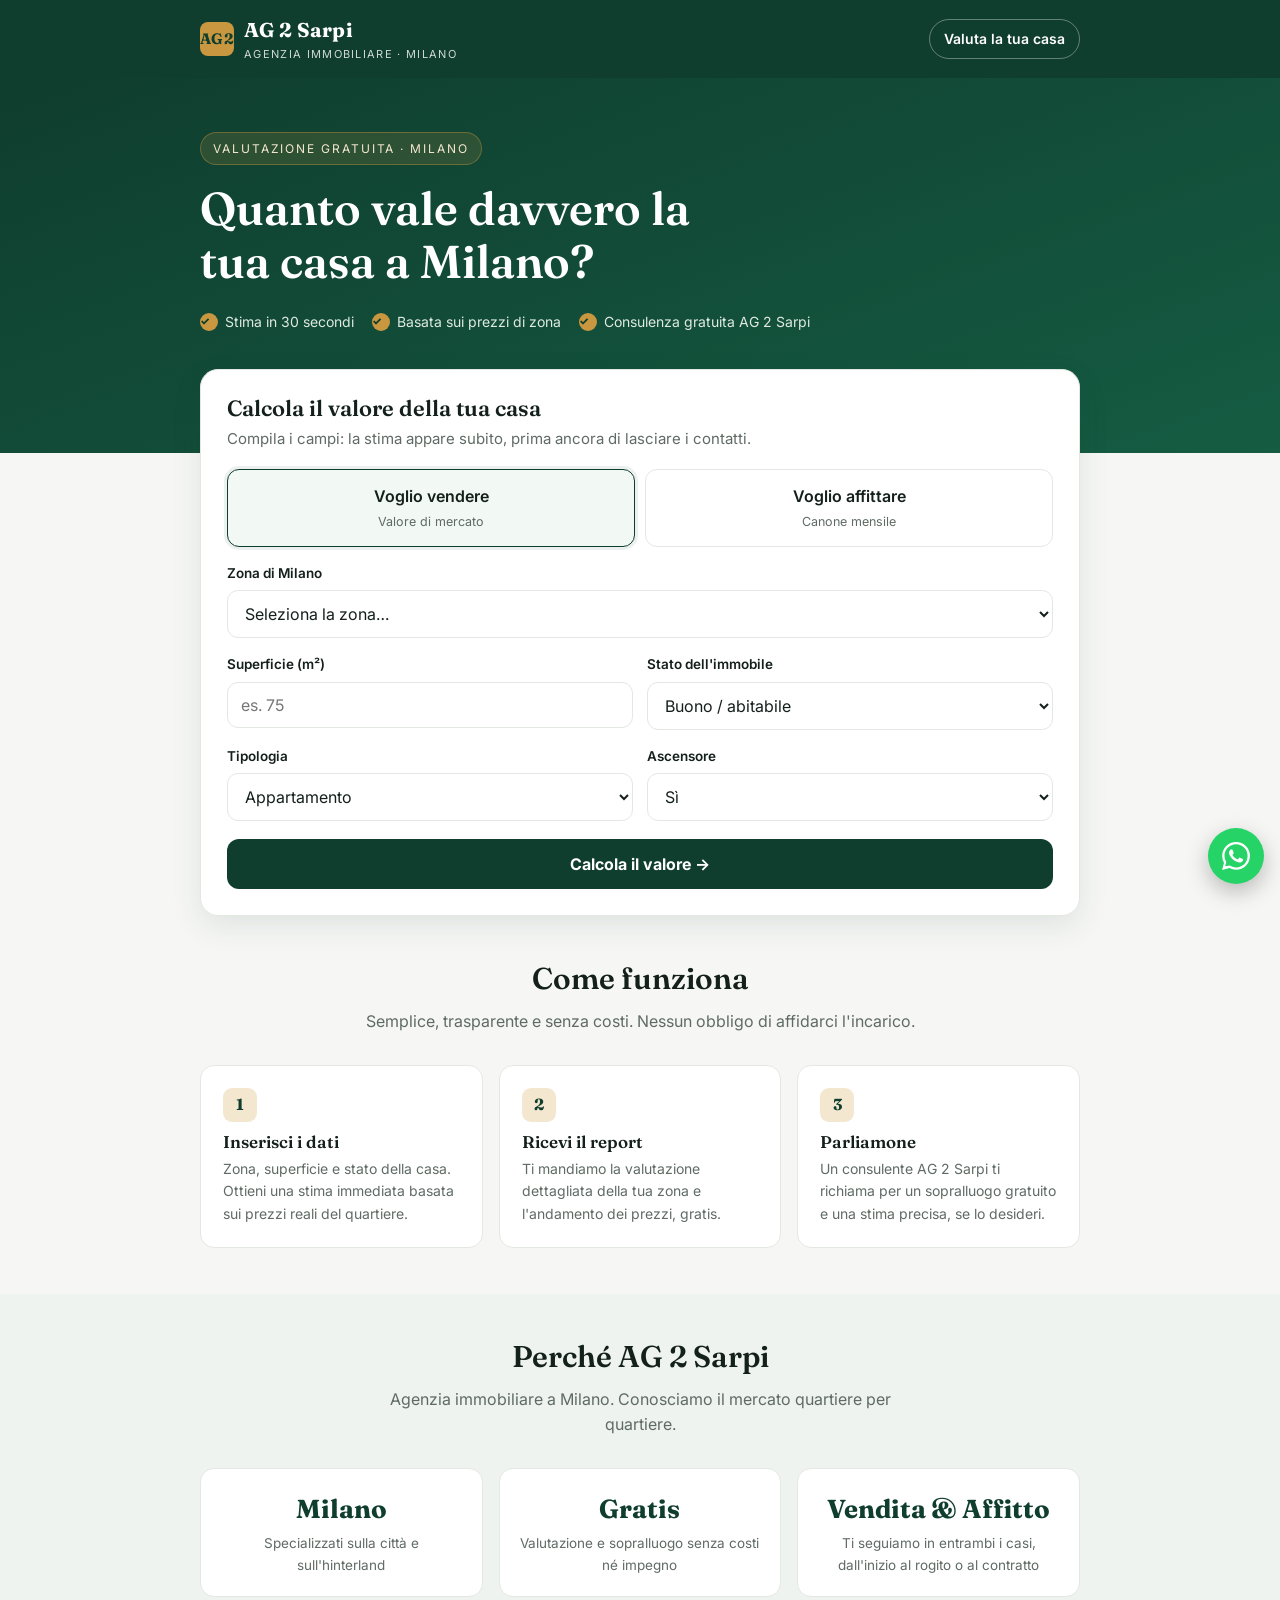
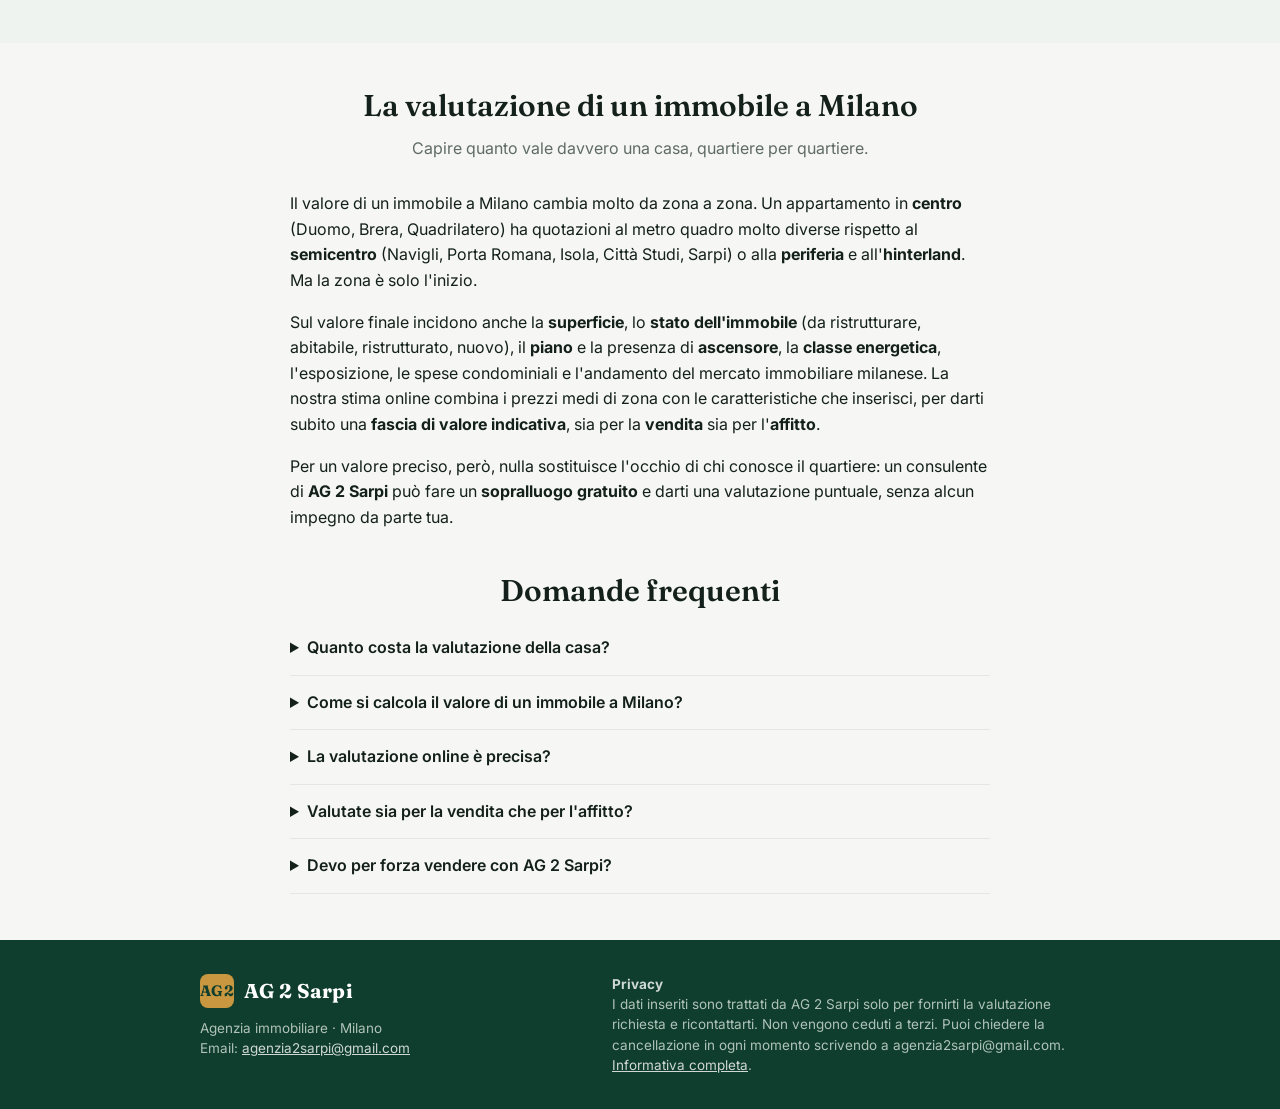
==== ag2sarpi/index.html @ 0a54a4a8 "Aggiunge meta tag di verifica Google Search Console Inserisce il tag google-site-verification nella " ====
<!DOCTYPE html>
<html lang="it">
<head>
<meta charset="UTF-8" />
<meta name="viewport" content="width=device-width, initial-scale=1.0" />
<meta name="google-site-verification" content="up3-zzxxp91RVxka8OjavHx7q2_2skAoMI35DKPZGkg" />
<link rel="icon" type="image/svg+xml" href="/favicon.svg" />
<link rel="icon" href="/favicon.svg" sizes="any" />
<title>Valutazione immobile a Milano: quanto vale la tua casa | AG 2 Sarpi</title>
<meta name="description" content="Valutazione immobile gratuita a Milano: scopri subito, senza impegno, quanto vale la tua casa per vendita o affitto. Stima immediata per zona a cura di AG 2 Sarpi, agenzia immobiliare a Milano." />
<meta name="keywords" content="valutazione immobile Milano, quanto vale la mia casa Milano, valutazione casa Milano, valutazione appartamento Milano, stima immobile Milano, valutazione affitto Milano, agenzia immobiliare Milano" />
<meta name="robots" content="index,follow,max-image-preview:large" />
<meta name="author" content="AG 2 Sarpi" />
<meta name="geo.region" content="IT-MI" />
<meta name="geo.placename" content="Milano" />
<link rel="canonical" href="https://ag2sarpi.com/" />
<meta property="og:type" content="website" />
<meta property="og:site_name" content="AG 2 Sarpi" />
<meta property="og:url" content="https://ag2sarpi.com/" />
<meta property="og:title" content="Valutazione immobile a Milano: quanto vale la tua casa | AG 2 Sarpi" />
<meta property="og:description" content="Valutazione immediata e gratuita della tua casa a Milano, per vendita o affitto. Stima per zona, senza impegno." />
<meta property="og:locale" content="it_IT" />
<meta name="twitter:card" content="summary_large_image" />
<meta name="twitter:title" content="Valutazione immobile a Milano: quanto vale la tua casa | AG 2 Sarpi" />
<meta name="twitter:description" content="Stima immediata e gratuita del valore della tua casa a Milano, per vendita o affitto." />
<link rel="preconnect" href="https://fonts.googleapis.com">
<link rel="preconnect" href="https://fonts.gstatic.com" crossorigin>
<link href="https://fonts.googleapis.com/css2?family=Fraunces:opsz,wght@9..144,500;9..144,600;9..144,700&family=Inter:wght@300;400;500;600;700&display=swap" rel="stylesheet">
<style>
  :root{
    --bg:#f6f7f5;
    --paper:#ffffff;
    --ink:#14201b;
    --muted:#5f6b64;
    --hair:#e4e8e2;
    --green:#0f3d2e;
    --green-2:#155c43;
    --gold:#c8973f;
    --gold-soft:#f3e7cf;
    --whatsapp:#25D366;
    --ok:#0f7a4d;
    --shadow:0 10px 30px rgba(15,61,46,.10);
  }
  *{box-sizing:border-box}
  html,body{margin:0;padding:0}
  body{
    background:var(--bg);
    color:var(--ink);
    font-family:'Inter',system-ui,-apple-system,Segoe UI,Roboto,Helvetica,Arial,sans-serif;
    font-size:16px;line-height:1.6;-webkit-font-smoothing:antialiased;text-rendering:optimizeLegibility;
  }
  h1,h2,h3{font-family:'Fraunces',Georgia,serif;line-height:1.15;margin:0 0 .4em;font-weight:600}
  a{color:inherit}
  .wrap{max-width:920px;margin:0 auto;padding:0 20px}
  .brandbar{background:var(--green);color:#fff}
  .brandbar .wrap{display:flex;align-items:center;justify-content:space-between;padding:14px 20px;gap:12px}
  .logo{display:flex;align-items:center;gap:10px;font-family:'Fraunces',serif;font-weight:700;font-size:20px;letter-spacing:.3px}
  .logo .mark{width:34px;height:34px;border-radius:8px;background:var(--gold);color:var(--green);display:grid;place-items:center;font-weight:700;font-size:15px}
  .brandbar small{display:block;font-family:'Inter';font-weight:400;font-size:11px;opacity:.8;letter-spacing:.12em;text-transform:uppercase}
  .bar-cta{font-size:14px;font-weight:600;color:#fff;text-decoration:none;border:1px solid rgba(255,255,255,.35);padding:8px 14px;border-radius:999px;white-space:nowrap}

  .hero{background:linear-gradient(160deg,var(--green) 0%,var(--green-2) 100%);color:#fff;padding:54px 0 120px;position:relative;overflow:hidden}
  .hero .eyebrow{display:inline-block;font-size:12px;letter-spacing:.16em;text-transform:uppercase;color:var(--gold-soft);background:rgba(200,151,63,.16);border:1px solid rgba(200,151,63,.4);padding:6px 12px;border-radius:999px;margin-bottom:18px}
  .hero h1{font-size:clamp(30px,6vw,46px);color:#fff;max-width:16ch}
  .hero p.lead{font-size:clamp(16px,2.4vw,19px);max-width:52ch;color:#e8efe9;margin:.2em 0 0}
  .hero .reassure{margin-top:22px;display:flex;flex-wrap:wrap;gap:10px 18px;font-size:14px;color:#dfeae2}
  .hero .reassure span{display:flex;align-items:center;gap:7px}
  .tick{width:18px;height:18px;border-radius:50%;background:var(--gold);color:var(--green);display:grid;place-items:center;font-size:11px;font-weight:800;flex:none}

  .card{background:var(--paper);border:1px solid var(--hair);border-radius:18px;box-shadow:var(--shadow)}
  .tool{margin-top:-84px;position:relative;z-index:3;padding:26px}
  .tool h2{font-size:22px}
  .tool .sub{color:var(--muted);margin:-.2em 0 18px;font-size:15px}

  .seg{display:grid;grid-template-columns:1fr 1fr;gap:10px;margin-bottom:16px}
  .seg input{position:absolute;opacity:0;pointer-events:none}
  .seg label{display:flex;flex-direction:column;gap:2px;text-align:center;border:1.5px solid var(--hair);border-radius:12px;padding:14px 10px;cursor:pointer;font-weight:600;transition:.15s;background:#fff}
  .seg label small{font-weight:400;color:var(--muted);font-size:12.5px}
  .seg input:checked + label{border-color:var(--green);background:#f2f8f4;box-shadow:0 0 0 3px rgba(15,61,46,.08)}

  .grid{display:grid;grid-template-columns:1fr 1fr;gap:14px}
  .field{display:flex;flex-direction:column;gap:6px;margin-bottom:2px}
  .field.full{grid-column:1 / -1}
  label.lab{font-size:13.5px;font-weight:600;color:var(--ink)}
  input[type=text],input[type=number],input[type=tel],input[type=email],select{
    width:100%;padding:12px 13px;border:1.5px solid var(--hair);border-radius:11px;font-size:16px;font-family:inherit;background:#fff;color:var(--ink);transition:.15s
  }
  input:focus,select:focus{outline:none;border-color:var(--green-2);box-shadow:0 0 0 3px rgba(21,92,67,.12)}
  .hint{font-size:12px;color:var(--muted)}

  .btn{appearance:none;border:none;cursor:pointer;font-family:inherit;font-weight:700;font-size:16px;border-radius:12px;padding:15px 20px;width:100%;transition:.15s;display:inline-flex;align-items:center;justify-content:center;gap:9px}
  .btn-primary{background:var(--gold);color:#241a06}
  .btn-primary:hover{filter:brightness(1.05)}
  .btn-green{background:var(--green);color:#fff}
  .btn-green:hover{background:var(--green-2)}
  .btn[disabled]{opacity:.55;cursor:not-allowed}

  .result{margin-top:20px;border-radius:14px;padding:22px;background:linear-gradient(160deg,#f2f8f4,#ecf4ee);border:1px solid #d7e7dd;display:none}
  .result.show{display:block;animation:pop .35s ease}
  @keyframes pop{from{opacity:0;transform:translateY(8px)}to{opacity:1;transform:none}}
  .result .rlabel{font-size:13px;text-transform:uppercase;letter-spacing:.12em;color:var(--green-2);font-weight:700}
  .result .rrange{font-family:'Fraunces',serif;font-size:clamp(26px,6vw,36px);font-weight:700;color:var(--green);margin:6px 0 2px}
  .result .rnote{font-size:13.5px;color:var(--muted)}
  .result .rpermq{font-size:14px;color:var(--ink);margin-top:6px}

  .lead{margin-top:18px;padding-top:18px;border-top:1px dashed var(--hair);display:none}
  .lead.show{display:block}
  .lead h3{font-size:19px}
  .lead p.why{color:var(--muted);font-size:14.5px;margin-top:-.2em}

  .consent{display:flex;gap:10px;align-items:flex-start;margin:6px 0 14px;font-size:13px;color:var(--muted)}
  .consent input{margin-top:3px;width:18px;height:18px;flex:none}
  .consent a{color:var(--green-2);text-decoration:underline}

  .msg{display:none;margin-top:12px;padding:13px 15px;border-radius:11px;font-size:14.5px}
  .msg.ok{display:block;background:#e7f6ee;border:1px solid #bfe6cf;color:#0c5b39}
  .msg.err{display:block;background:#fdecec;border:1px solid #f5c2c2;color:#a01414}

  section.block{padding:46px 0}
  .block h2{font-size:clamp(22px,4vw,30px);text-align:center}
  .block .sub{text-align:center;color:var(--muted);max-width:56ch;margin:0 auto 30px}
  .steps{display:grid;grid-template-columns:repeat(3,1fr);gap:16px}
  .step{background:var(--paper);border:1px solid var(--hair);border-radius:14px;padding:22px}
  .step .n{width:34px;height:34px;border-radius:9px;background:var(--gold-soft);color:var(--green);display:grid;place-items:center;font-weight:700;font-family:'Fraunces',serif;margin-bottom:10px}
  .step h3{font-size:17px}
  .step p{font-size:14px;color:var(--muted);margin:0}

  .trust{display:grid;grid-template-columns:repeat(3,1fr);gap:16px;margin-top:8px}
  .trust .t{background:var(--paper);border:1px solid var(--hair);border-radius:14px;padding:20px;text-align:center}
  .trust .t .big{font-family:'Fraunces',serif;font-size:26px;color:var(--green);font-weight:700}
  .trust .t p{margin:.2em 0 0;font-size:13.5px;color:var(--muted)}

  footer{background:var(--green);color:#d9e5dd;padding:34px 0;font-size:13.5px}
  footer .wrap{display:flex;flex-wrap:wrap;gap:18px;justify-content:space-between;align-items:flex-start}
  footer a{color:#fff}
  footer .fnote{max-width:52ch;opacity:.8;line-height:1.5}

  .float-wa{position:fixed;right:16px;bottom:16px;background:var(--whatsapp);color:#fff;width:56px;height:56px;border-radius:50%;display:grid;place-items:center;box-shadow:0 8px 22px rgba(0,0,0,.25);z-index:20;text-decoration:none;font-size:26px}

  .modal{position:fixed;inset:0;background:rgba(10,20,15,.55);display:none;align-items:center;justify-content:center;z-index:40;padding:18px}
  .modal.show{display:flex}
  .modal .box{background:#fff;border-radius:16px;max-width:640px;max-height:86vh;overflow:auto;padding:26px}
  .modal h3{font-size:20px}
  .modal p, .modal li{font-size:13.5px;color:var(--muted)}
  .modal .close{float:right;cursor:pointer;font-size:22px;line-height:1;color:var(--muted);border:none;background:none}

  @media(max-width:620px){
    .grid{grid-template-columns:1fr}
    .steps,.trust{grid-template-columns:1fr}
    .brandbar .bar-cta{display:none}
    .hero{padding:40px 0 110px}
  }
</style>

<script type="application/ld+json">
{
  "@context": "https://schema.org",
  "@type": "RealEstateAgent",
  "name": "AG 2 Sarpi",
  "description": "Agenzia immobiliare a Milano specializzata nella valutazione, vendita e locazione di immobili. Valutazione gratuita della casa per zona.",
  "url": "https://ag2sarpi.com/",
  "email": "agenzia2sarpi@gmail.com",
  "telephone": "+39 340 194 0666",
  "areaServed": { "@type": "City", "name": "Milano" },
  "address": { "@type": "PostalAddress", "addressLocality": "Milano", "addressRegion": "MI", "addressCountry": "IT" },
  "priceRange": "Valutazione gratuita",
  "makesOffer": {
    "@type": "Offer",
    "itemOffered": { "@type": "Service", "name": "Valutazione immobiliare gratuita a Milano", "serviceType": "Valutazione immobile" }
  }
}
</script>
<script type="application/ld+json">
{
  "@context": "https://schema.org",
  "@type": "FAQPage",
  "mainEntity": [
    { "@type": "Question", "name": "Quanto costa la valutazione della casa?",
      "acceptedAnswer": { "@type": "Answer", "text": "La valutazione online è gratuita e senza impegno. Anche l'eventuale sopralluogo di un consulente AG 2 Sarpi per una stima precisa è gratuito." } },
    { "@type": "Question", "name": "Come si calcola il valore di un immobile a Milano?",
      "acceptedAnswer": { "@type": "Answer", "text": "Il valore dipende dai prezzi medi al metro quadro della zona di Milano, dalla superficie, dallo stato dell'immobile, dal piano e ascensore, dalla classe energetica e dall'andamento del mercato. La nostra stima online combina questi fattori per darti una fascia di valore indicativa." } },
    { "@type": "Question", "name": "La valutazione online è precisa?",
      "acceptedAnswer": { "@type": "Answer", "text": "È una stima indicativa basata sui prezzi di zona. Per un valore preciso serve un sopralluogo, che AG 2 Sarpi effettua gratuitamente su Milano." } },
    { "@type": "Question", "name": "Valutate sia per la vendita che per l'affitto?",
      "acceptedAnswer": { "@type": "Answer", "text": "Sì. Puoi ottenere sia la stima del valore di vendita sia la stima del canone di affitto mensile." } },
    { "@type": "Question", "name": "Devo per forza vendere con AG 2 Sarpi?",
      "acceptedAnswer": { "@type": "Answer", "text": "No. La valutazione è gratuita e senza alcun obbligo di affidarci l'incarico." } }
  ]
}
</script>
</head>
<body>

<div class="brandbar">
  <div class="wrap">
    <div class="logo"><span class="mark">AG2</span><div>AG 2 Sarpi<small>Agenzia Immobiliare · Milano</small></div></div>
    <a class="bar-cta" href="#valuta">Valuta la tua casa</a>
  </div>
</div>

<header class="hero">
  <div class="wrap">
    <span class="eyebrow">Valutazione gratuita · Milano</span>
    <h1>Quanto vale davvero la tua casa a Milano?</h1>
    <p class="lead">Scoprilo subito. Inserisci pochi dati e ricevi una stima immediata del valore di <strong>vendita</strong> o di <strong>affitto</strong>. Gratis e senza impegno.</p>
    <div class="reassure">
      <span><span class="tick">✓</span> Stima in 30 secondi</span>
      <span><span class="tick">✓</span> Basata sui prezzi di zona</span>
      <span><span class="tick">✓</span> Consulenza gratuita AG 2 Sarpi</span>
    </div>
  </div>
</header>

<main class="wrap" id="valuta">
  <div class="card tool">
    <h2>Calcola il valore della tua casa</h2>
    <p class="sub">Compila i campi: la stima appare subito, prima ancora di lasciare i contatti.</p>

    <form id="valForm" novalidate>
      <div class="seg">
        <input type="radio" name="scopo" id="scopo-vendita" value="vendita" checked>
        <label for="scopo-vendita">Voglio vendere<small>Valore di mercato</small></label>
        <input type="radio" name="scopo" id="scopo-affitto" value="affitto">
        <label for="scopo-affitto">Voglio affittare<small>Canone mensile</small></label>
      </div>

      <div class="grid">
        <div class="field full">
          <label class="lab" for="zona">Zona di Milano</label>
          <select id="zona" required>
            <option value="" selected disabled>Seleziona la zona…</option>
            <optgroup label="Centro">
              <option value="centro">Centro storico / Duomo / Brera / Quadrilatero</option>
              <option value="centro2">Porta Nuova / Garibaldi / Moscova</option>
            </optgroup>
            <optgroup label="Semicentro">
              <option value="semi">Navigli / Porta Genova / Ticinese</option>
              <option value="semi">Porta Romana / Porta Venezia / Buenos Aires</option>
              <option value="semi">Isola / Sarpi / Chinatown</option>
              <option value="semi">Città Studi / Piola / Loreto</option>
              <option value="semi">Fiera / De Angeli / Pagano / Washington</option>
            </optgroup>
            <optgroup label="Periferia">
              <option value="peri">Bicocca / Niguarda / Affori</option>
              <option value="peri">Lambrate / Ortica / Rubattino</option>
              <option value="peri">Bande Nere / Primaticcio / Lorenteggio</option>
              <option value="peri">Corvetto / Rogoredo / Mecenate</option>
              <option value="peri">Barona / Gratosoglio / Famagosta</option>
              <option value="peri">Bovisa / Dergano / Villapizzone</option>
            </optgroup>
            <optgroup label="Altro">
              <option value="peri">Altra zona di Milano città</option>
              <option value="hinter">Hinterland / Comune limitrofo</option>
            </optgroup>
          </select>
        </div>

        <div class="field">
          <label class="lab" for="mq">Superficie (m²)</label>
          <input type="number" id="mq" min="15" max="1000" placeholder="es. 75" required>
        </div>

        <div class="field">
          <label class="lab" for="stato">Stato dell'immobile</label>
          <select id="stato" required>
            <option value="1.18">Nuovo / recente costruzione</option>
            <option value="1.08">Ristrutturato</option>
            <option value="1" selected>Buono / abitabile</option>
            <option value="0.82">Da ristrutturare</option>
          </select>
        </div>

        <div class="field">
          <label class="lab" for="tipologia">Tipologia</label>
          <select id="tipologia">
            <option value="1">Appartamento</option>
            <option value="1.05">Attico / ultimo piano</option>
            <option value="1.12">Villa / indipendente</option>
            <option value="0.9">Piano terra / seminterrato</option>
          </select>
        </div>

        <div class="field">
          <label class="lab" for="ascensore">Ascensore</label>
          <select id="ascensore">
            <option value="1">Sì</option>
            <option value="0.97">No</option>
          </select>
        </div>
      </div>

      <div style="margin-top:16px">
        <button type="button" class="btn btn-green" id="calcBtn">Calcola il valore →</button>
      </div>
    </form>

    <!-- RISULTATO -->
    <div class="result" id="result">
      <div class="rlabel" id="rLabel">Stima di vendita</div>
      <div class="rrange" id="rRange">—</div>
      <div class="rpermq" id="rPerMq"></div>
      <div class="rnote">Stima indicativa basata sui prezzi medi della zona. Il valore reale dipende da piano, esposizione, spese condominiali, classe energetica e stato preciso: te lo definiamo noi con un sopralluogo gratuito.</div>
    </div>

    <!-- LEAD -->
    <div class="lead" id="leadBox">
      <h3>Ricevi la valutazione dettagliata gratuita</h3>
      <p class="why">Ti inviamo il report completo della tua zona e ti richiamiamo per una consulenza gratuita, senza impegno. Lascia i tuoi contatti:</p>
      <form id="leadForm" novalidate>
        <div class="grid">
          <div class="field"><label class="lab" for="nome">Nome</label><input type="text" id="nome" autocomplete="given-name" required></div>
          <div class="field"><label class="lab" for="cognome">Cognome</label><input type="text" id="cognome" autocomplete="family-name" required></div>
          <div class="field"><label class="lab" for="tel">Telefono / WhatsApp</label><input type="tel" id="tel" autocomplete="tel" placeholder="es. 340 1234567" required></div>
          <div class="field"><label class="lab" for="email">Email</label><input type="email" id="email" autocomplete="email" placeholder="tua@email.it" required></div>
          <div class="field full"><label class="lab" for="indirizzo">Indirizzo o via (facoltativo)</label><input type="text" id="indirizzo" placeholder="Via e civico — resta riservato" autocomplete="off"></div>
        </div>
        <label class="consent">
          <input type="checkbox" id="consenso" required>
          <span>Ho letto l'<a href="#" id="openPrivacy">informativa privacy</a> e acconsento a essere ricontattato/a da AG 2 Sarpi per ricevere la valutazione e informazioni sui servizi. (art. 6 e 7 GDPR)</span>
        </label>
        <button type="submit" class="btn btn-primary" id="sendBtn">Ricevi la valutazione e fatti richiamare</button>
        <div class="msg" id="leadMsg"></div>
      </form>
    </div>
  </div>
</main>

<section class="block">
  <div class="wrap">
    <h2>Come funziona</h2>
    <p class="sub">Semplice, trasparente e senza costi. Nessun obbligo di affidarci l'incarico.</p>
    <div class="steps">
      <div class="step"><div class="n">1</div><h3>Inserisci i dati</h3><p>Zona, superficie e stato della casa. Ottieni una stima immediata basata sui prezzi reali del quartiere.</p></div>
      <div class="step"><div class="n">2</div><h3>Ricevi il report</h3><p>Ti mandiamo la valutazione dettagliata della tua zona e l'andamento dei prezzi, gratis.</p></div>
      <div class="step"><div class="n">3</div><h3>Parliamone</h3><p>Un consulente AG 2 Sarpi ti richiama per un sopralluogo gratuito e una stima precisa, se lo desideri.</p></div>
    </div>
  </div>
</section>

<section class="block" style="background:#eef3ef">
  <div class="wrap">
    <h2>Perché AG 2 Sarpi</h2>
    <p class="sub">Agenzia immobiliare a Milano. Conosciamo il mercato quartiere per quartiere.</p>
    <div class="trust">
      <div class="t"><div class="big">Milano</div><p>Specializzati sulla città e sull'hinterland</p></div>
      <div class="t"><div class="big">Gratis</div><p>Valutazione e sopralluogo senza costi né impegno</p></div>
      <div class="t"><div class="big">Vendita &amp; Affitto</div><p>Ti seguiamo in entrambi i casi, dall'inizio al rogito o al contratto</p></div>
    </div>
  </div>
</section>

<section class="block">
  <div class="wrap">
    <h2>La valutazione di un immobile a Milano</h2>
    <p class="sub">Capire quanto vale davvero una casa, quartiere per quartiere.</p>
    <div style="max-width:70ch;margin:0 auto;color:var(--ink)">
      <p>Il valore di un immobile a Milano cambia molto da zona a zona. Un appartamento in <strong>centro</strong> (Duomo, Brera, Quadrilatero) ha quotazioni al metro quadro molto diverse rispetto al <strong>semicentro</strong> (Navigli, Porta Romana, Isola, Città Studi, Sarpi) o alla <strong>periferia</strong> e all'<strong>hinterland</strong>. Ma la zona è solo l'inizio.</p>
      <p>Sul valore finale incidono anche la <strong>superficie</strong>, lo <strong>stato dell'immobile</strong> (da ristrutturare, abitabile, ristrutturato, nuovo), il <strong>piano</strong> e la presenza di <strong>ascensore</strong>, la <strong>classe energetica</strong>, l'esposizione, le spese condominiali e l'andamento del mercato immobiliare milanese. La nostra stima online combina i prezzi medi di zona con le caratteristiche che inserisci, per darti subito una <strong>fascia di valore indicativa</strong>, sia per la <strong>vendita</strong> sia per l'<strong>affitto</strong>.</p>
      <p>Per un valore preciso, però, nulla sostituisce l'occhio di chi conosce il quartiere: un consulente di <strong>AG 2 Sarpi</strong> può fare un <strong>sopralluogo gratuito</strong> e darti una valutazione puntuale, senza alcun impegno da parte tua.</p>
    </div>

    <h2 style="margin-top:44px">Domande frequenti</h2>
    <div style="max-width:70ch;margin:0 auto">
      <details style="border-bottom:1px solid var(--hair);padding:14px 0"><summary style="cursor:pointer;font-weight:600">Quanto costa la valutazione della casa?</summary><p style="color:var(--muted);margin:.6em 0 0">La valutazione online è gratuita e senza impegno. Anche l'eventuale sopralluogo per una stima precisa è gratuito.</p></details>
      <details style="border-bottom:1px solid var(--hair);padding:14px 0"><summary style="cursor:pointer;font-weight:600">Come si calcola il valore di un immobile a Milano?</summary><p style="color:var(--muted);margin:.6em 0 0">Si parte dai prezzi medi al metro quadro della zona e si correggono per superficie, stato dell'immobile, piano, ascensore, classe energetica e trend di mercato.</p></details>
      <details style="border-bottom:1px solid var(--hair);padding:14px 0"><summary style="cursor:pointer;font-weight:600">La valutazione online è precisa?</summary><p style="color:var(--muted);margin:.6em 0 0">È una stima indicativa basata sui prezzi di zona. Per un valore preciso serve un sopralluogo, che effettuiamo gratuitamente su Milano.</p></details>
      <details style="border-bottom:1px solid var(--hair);padding:14px 0"><summary style="cursor:pointer;font-weight:600">Valutate sia per la vendita che per l'affitto?</summary><p style="color:var(--muted);margin:.6em 0 0">Sì: puoi ottenere sia la stima del valore di vendita sia quella del canone di affitto mensile.</p></details>
      <details style="border-bottom:1px solid var(--hair);padding:14px 0"><summary style="cursor:pointer;font-weight:600">Devo per forza vendere con AG 2 Sarpi?</summary><p style="color:var(--muted);margin:.6em 0 0">No. La valutazione è gratuita e senza alcun obbligo di affidarci l'incarico.</p></details>
    </div>
  </div>
</section>

<footer>
  <div class="wrap">
    <div>
      <div class="logo" style="color:#fff"><span class="mark">AG2</span> AG 2 Sarpi</div>
      <p class="fnote" style="margin-top:10px">Agenzia immobiliare · Milano<br>Email: <a href="mailto:agenzia2sarpi@gmail.com">agenzia2sarpi@gmail.com</a></p>
    </div>
    <div class="fnote">
      <strong style="color:#fff">Privacy</strong><br>
      I dati inseriti sono trattati da AG 2 Sarpi solo per fornirti la valutazione richiesta e ricontattarti. Non vengono ceduti a terzi. Puoi chiedere la cancellazione in ogni momento scrivendo a agenzia2sarpi@gmail.com. <a href="#" id="openPrivacy2">Informativa completa</a>.
    </div>
  </div>
</footer>

<a class="float-wa" href="https://wa.me/393401940666?text=Ciao%20AG%202%20Sarpi%2C%20vorrei%20una%20valutazione" target="_blank" rel="noopener" aria-label="WhatsApp">
  <svg width="28" height="28" viewBox="0 0 24 24" fill="currentColor"><path d="M.057 24l1.687-6.163a11.867 11.867 0 01-1.587-5.945C.16 5.335 5.495 0 12.05 0a11.817 11.817 0 018.413 3.488 11.824 11.824 0 013.48 8.414c-.003 6.557-5.338 11.892-11.893 11.892a11.9 11.9 0 01-5.688-1.448L.057 24zm6.597-3.807c1.676.995 3.276 1.591 5.392 1.592 5.448 0 9.886-4.434 9.889-9.885.002-5.462-4.415-9.89-9.881-9.892-5.452 0-9.887 4.434-9.889 9.884a9.86 9.86 0 001.51 5.26l-.999 3.648 3.978-.607zm11.387-5.464c-.074-.124-.272-.198-.57-.347-.297-.149-1.758-.868-2.031-.967-.272-.099-.47-.149-.669.149-.198.297-.767.967-.94 1.165-.173.198-.347.223-.644.074-.297-.149-1.255-.462-2.39-1.475-.883-.788-1.48-1.761-1.653-2.059-.173-.297-.018-.458.13-.606.134-.133.297-.347.446-.521.151-.172.2-.296.3-.495.099-.198.05-.372-.025-.521-.075-.148-.669-1.611-.916-2.206-.242-.579-.487-.501-.669-.51l-.57-.01c-.198 0-.52.074-.792.372s-1.04 1.016-1.04 2.479 1.065 2.876 1.213 3.074c.149.198 2.096 3.2 5.077 4.487.709.306 1.263.489 1.694.626.712.226 1.36.194 1.872.118.571-.085 1.758-.719 2.006-1.413.248-.694.248-1.29.173-1.414z"/></svg>
</a>

<!-- MODALE PRIVACY -->
<div class="modal" id="privacyModal">
  <div class="box">
    <button class="close" id="closePrivacy" aria-label="Chiudi">×</button>
    <h3>Informativa privacy (art. 13 GDPR)</h3>
    <p><strong>Titolare del trattamento:</strong> AG 2 Sarpi — agenzia immobiliare, Milano. Contatto: agenzia2sarpi@gmail.com.</p>
    <p><strong>Quali dati raccogliamo:</strong> i dati che inserisci volontariamente in questo modulo (nome, cognome, telefono, email, dati dell'immobile). Non raccogliamo dati a tua insaputa.</p>
    <p><strong>Perché li trattiamo:</strong> per elaborare e inviarti la valutazione richiesta e per ricontattarti in merito ai nostri servizi immobiliari, sulla base del tuo consenso (art. 6.1.a GDPR) e per rispondere alla tua richiesta.</p>
    <p><strong>Per quanto tempo:</strong> conserviamo i dati per il tempo necessario a gestire la tua richiesta e, se non diventi cliente, li cancelliamo su tua richiesta o entro un periodo ragionevole.</p>
    <p><strong>A chi li comunichiamo:</strong> a nessun terzo per finalità di marketing. Non vendiamo né cediamo i tuoi dati.</p>
    <p><strong>I tuoi diritti:</strong> puoi accedere, correggere, cancellare i tuoi dati, opporti al trattamento o revocare il consenso in qualsiasi momento scrivendo a agenzia2sarpi@gmail.com. Hai diritto di reclamo al Garante per la protezione dei dati personali.</p>
    <p style="font-size:12px;opacity:.7">Nota: questo è un testo base. Prima della pubblicazione definitiva completa i dati del titolare (ragione sociale, P. IVA, sede, eventuale DPO) con il tuo consulente.</p>
  </div>
</div>

<script>
(function(){
  "use strict";

  /* =========================================================
     CONFIGURAZIONE INVIO LEAD
     ---------------------------------------------------------
     Per ricevere i contatti sulla tua email (agenzia2sarpi@gmail.com)
     inserisci qui sotto la tua Access Key gratuita di Web3Forms:
       1) Vai su https://web3forms.com
       2) Inserisci agenzia2sarpi@gmail.com e premi "Create Access Key"
       3) Ricevi la key via email e incollala qui sotto al posto di INSERISCI_LA_TUA_ACCESS_KEY
     Finché non è impostata, il modulo apre l'app di posta come ripiego.
     ========================================================= */
  var WEB3FORMS_ACCESS_KEY = "322921bd-5c2a-4ef8-b7f0-f25cde299523";
  var DEST_EMAIL = "agenzia2sarpi@gmail.com";

  /* Prezzi medi indicativi €/m² per Milano (vendita) e €/m²/mese (affitto).
     Valori di riferimento aggiornabili: da rivedere periodicamente coi dati OMI/mercato. */
  var PREZZI = {
    centro:  {vendita:11200, affitto:31},
    centro2: {vendita:10200, affitto:29},
    semi:    {vendita:6300,  affitto:22},
    peri:    {vendita:4100,  affitto:16},
    hinter:  {vendita:2600,  affitto:12}
  };

  var $ = function(id){ return document.getElementById(id); };
  var fmtEur = function(n){ return new Intl.NumberFormat('it-IT').format(Math.round(n)); };

  var lastValuation = null;

  function calcola(){
    var zonaSel = $('zona');
    var zona = zonaSel.value;
    var mq = parseFloat($('mq').value);
    if(!zona){ zonaSel.focus(); zonaSel.style.borderColor='#c0392b'; return; }
    zonaSel.style.borderColor='';
    if(!mq || mq < 15){ $('mq').focus(); $('mq').style.borderColor='#c0392b'; return; }
    $('mq').style.borderColor='';

    var scopo = document.querySelector('input[name="scopo"]:checked').value;
    var stato = parseFloat($('stato').value);
    var tipo  = parseFloat($('tipologia').value);
    var asc   = parseFloat($('ascensore').value);
    var base  = PREZZI[zona] ? PREZZI[zona][scopo] : PREZZI.peri[scopo];

    var permq = base * stato * tipo * asc;
    var totale = permq * mq;
    // fascia +/- 8%
    var low = totale * 0.92, high = totale * 1.08;

    var zonaTxt = zonaSel.options[zonaSel.selectedIndex].text;
    lastValuation = {
      scopo: scopo, zona: zonaTxt, mq: mq,
      stato: $('stato').options[$('stato').selectedIndex].text,
      tipologia: $('tipologia').options[$('tipologia').selectedIndex].text,
      ascensore: $('ascensore').options[$('ascensore').selectedIndex].text,
      permq: Math.round(permq), low: Math.round(low), high: Math.round(high)
    };

    if(scopo === 'affitto'){
      $('rLabel').textContent = 'Stima del canone di affitto';
      $('rRange').textContent = '€ ' + fmtEur(low) + ' – € ' + fmtEur(high) + ' /mese';
      $('rPerMq').textContent = 'Circa € ' + fmtEur(permq) + '/m² al mese · ' + mq + ' m²';
    } else {
      $('rLabel').textContent = 'Stima del valore di vendita';
      $('rRange').textContent = '€ ' + fmtEur(low) + ' – € ' + fmtEur(high);
      $('rPerMq').textContent = 'Circa € ' + fmtEur(permq) + '/m² · ' + mq + ' m²';
    }
    $('result').classList.add('show');
    $('leadBox').classList.add('show');
    $('result').scrollIntoView({behavior:'smooth', block:'center'});
  }

  $('calcBtn').addEventListener('click', calcola);

  // Ricalcolo live se cambia lo scopo dopo un primo calcolo
  Array.prototype.forEach.call(document.querySelectorAll('input[name="scopo"]'), function(r){
    r.addEventListener('change', function(){ if(lastValuation) calcola(); });
  });

  // Privacy modal
  function openModal(e){ if(e) e.preventDefault(); $('privacyModal').classList.add('show'); }
  function closeModal(){ $('privacyModal').classList.remove('show'); }
  $('openPrivacy').addEventListener('click', openModal);
  $('openPrivacy2').addEventListener('click', openModal);
  $('closePrivacy').addEventListener('click', closeModal);
  $('privacyModal').addEventListener('click', function(e){ if(e.target === this) closeModal(); });

  function showMsg(type, text){
    var m = $('leadMsg');
    m.className = 'msg ' + type;
    m.textContent = text;
  }

  function mailtoFallback(payload){
    var body = encodeURIComponent(
      'NUOVO LEAD VALUTAZIONE — AG 2 Sarpi\n\n' +
      'Nome: ' + payload.nome + ' ' + payload.cognome + '\n' +
      'Telefono: ' + payload.telefono + '\n' +
      'Email: ' + payload.email + '\n' +
      'Indirizzo: ' + (payload.indirizzo || '-') + '\n\n' +
      'RICHIESTA: ' + payload.scopo.toUpperCase() + '\n' +
      'Zona: ' + payload.zona + '\n' +
      'Superficie: ' + payload.mq + ' m²\n' +
      'Stato: ' + payload.stato + '\n' +
      'Tipologia: ' + payload.tipologia + '\n' +
      'Stima: € ' + fmtEur(payload.low) + ' - € ' + fmtEur(payload.high) +
        (payload.scopo === 'affitto' ? ' /mese' : '') + '\n'
    );
    window.location.href = 'mailto:' + DEST_EMAIL +
      '?subject=' + encodeURIComponent('Nuovo lead valutazione — ' + payload.nome + ' ' + payload.cognome) +
      '&body=' + body;
  }

  $('leadForm').addEventListener('submit', function(e){
    e.preventDefault();
    if(!lastValuation){ showMsg('err','Prima calcola il valore della casa.'); return; }
    var nome = $('nome').value.trim(), cognome = $('cognome').value.trim();
    var tel = $('tel').value.trim(), email = $('email').value.trim();
    if(!nome || !cognome || !tel || !email){ showMsg('err','Compila nome, cognome, telefono ed email.'); return; }
    if(!$('consenso').checked){ showMsg('err','Per procedere serve il consenso al trattamento dei dati.'); return; }

    var payload = {
      nome:nome, cognome:cognome, telefono:tel, email:email,
      indirizzo: $('indirizzo').value.trim(),
      scopo:lastValuation.scopo, zona:lastValuation.zona, mq:lastValuation.mq,
      stato:lastValuation.stato, tipologia:lastValuation.tipologia,
      low:lastValuation.low, high:lastValuation.high, permq:lastValuation.permq
    };

    var btn = $('sendBtn');
    btn.disabled = true; btn.textContent = 'Invio in corso…';

    if(!WEB3FORMS_ACCESS_KEY || WEB3FORMS_ACCESS_KEY === 'INSERISCI_LA_TUA_ACCESS_KEY'){
      // Ripiego: apre l'app di posta finché la Access Key non è configurata
      mailtoFallback(payload);
      showMsg('ok','Apriamo la tua app di posta per completare l\'invio. (Configura Web3Forms per l\'invio automatico.)');
      btn.disabled = false; btn.textContent = 'Ricevi la valutazione e fatti richiamare';
      return;
    }

    var data = {
      access_key: WEB3FORMS_ACCESS_KEY,
      subject: 'Nuovo lead valutazione — ' + nome + ' ' + cognome + ' (' + payload.scopo + ')',
      from_name: 'Valutazione AG 2 Sarpi',
      to: DEST_EMAIL,
      Nome: nome + ' ' + cognome,
      Telefono: tel,
      Email: email,
      Indirizzo: payload.indirizzo || '-',
      Richiesta: payload.scopo,
      Zona: payload.zona,
      Superficie_mq: payload.mq,
      Stato: payload.stato,
      Tipologia: payload.tipologia,
      Stima_min: '€ ' + fmtEur(payload.low) + (payload.scopo==='affitto'?'/mese':''),
      Stima_max: '€ ' + fmtEur(payload.high) + (payload.scopo==='affitto'?'/mese':''),
      Consenso_privacy: 'SI (' + new Date().toISOString() + ')'
    };

    fetch('https://api.web3forms.com/submit', {
      method:'POST',
      headers:{'Content-Type':'application/json', 'Accept':'application/json'},
      body: JSON.stringify(data)
    }).then(function(r){ return r.json(); }).then(function(res){
      if(res.success){
        $('leadForm').reset();
        showMsg('ok','Grazie ' + nome + '! Abbiamo ricevuto la tua richiesta: ti invieremo la valutazione e ti ricontatteremo al più presto.');
        btn.textContent = '✓ Richiesta inviata';
      } else {
        throw new Error('web3forms');
      }
    }).catch(function(){
      mailtoFallback(payload);
      showMsg('ok','Completiamo l\'invio dalla tua app di posta.');
      btn.disabled = false; btn.textContent = 'Ricevi la valutazione e fatti richiamare';
    });
  });
})();
</script>
</body>
</html>
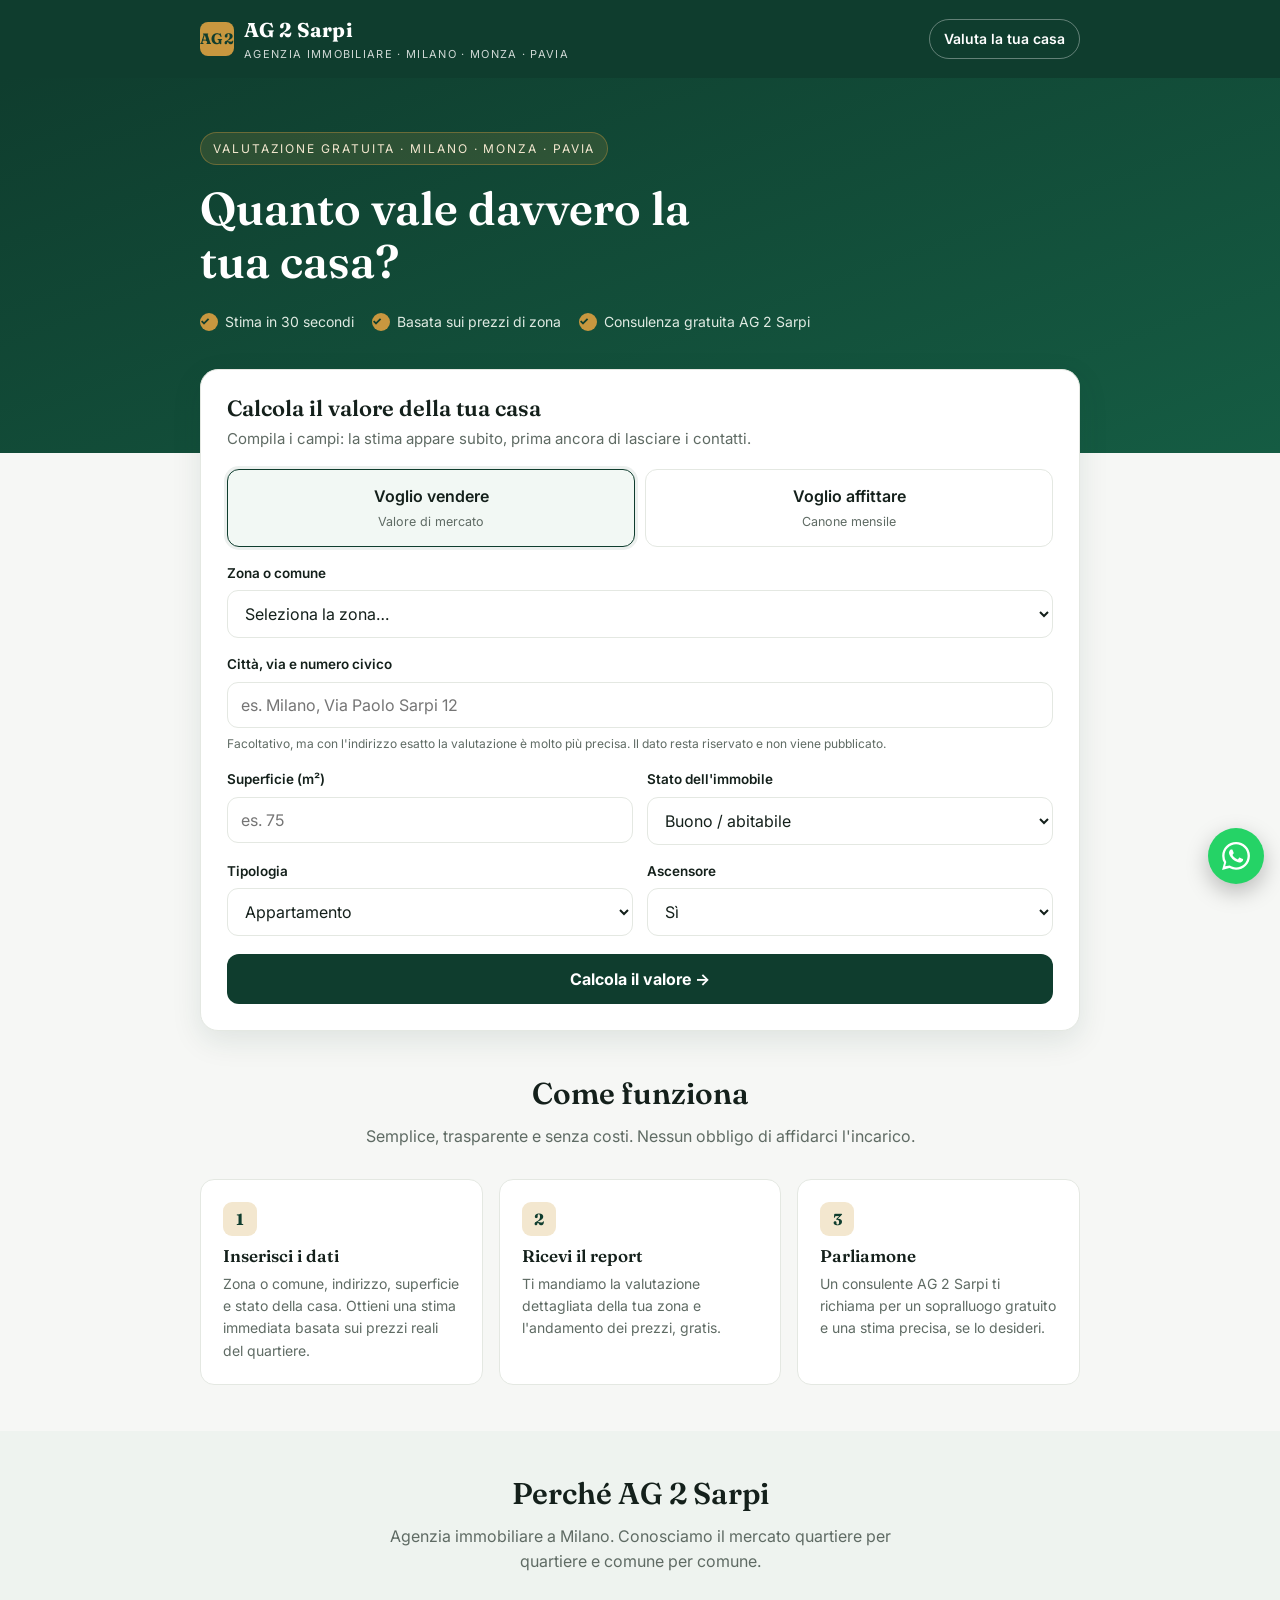
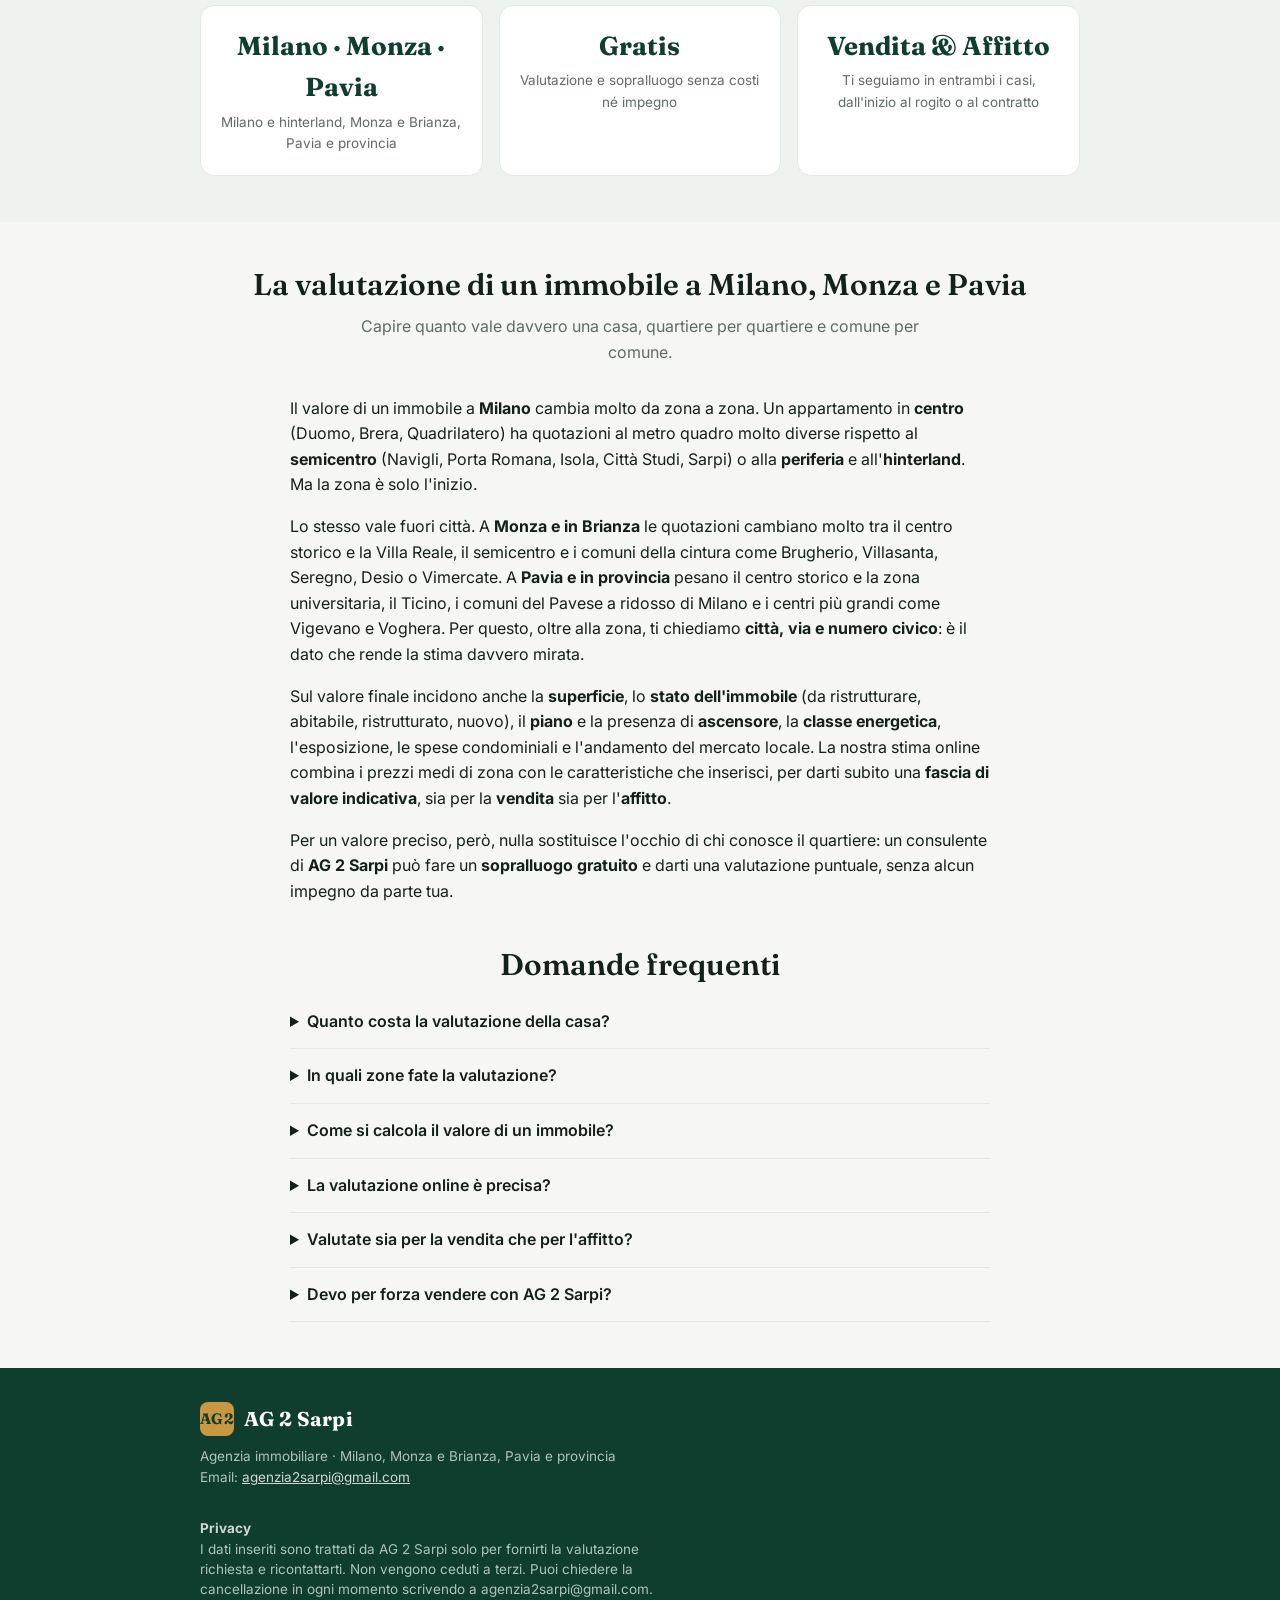
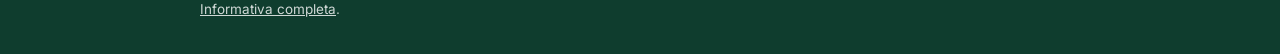
==== commit c0cf3d8d: "Icone complete, indirizzo libero e valutazione su Monza e Pavia Favicon - Aggiunge apple-touch-icon " ====
--- a/ag2sarpi/index.html
+++ b/ag2sarpi/index.html
@@ -4,25 +4,36 @@
 <meta charset="UTF-8" />
 <meta name="viewport" content="width=device-width, initial-scale=1.0" />
 <meta name="google-site-verification" content="up3-zzxxp91RVxka8OjavHx7q2_2skAoMI35DKPZGkg" />
+<!-- Icone: SVG per i browser moderni, ICO/PNG per Google, apple-touch-icon
+     per la schermata Home di iPhone e iPad, manifest per Android. -->
 <link rel="icon" type="image/svg+xml" href="/favicon.svg" />
-<link rel="icon" href="/favicon.svg" sizes="any" />
-<title>Valutazione immobile a Milano: quanto vale la tua casa | AG 2 Sarpi</title>
-<meta name="description" content="Valutazione immobile gratuita a Milano: scopri subito, senza impegno, quanto vale la tua casa per vendita o affitto. Stima immediata per zona a cura di AG 2 Sarpi, agenzia immobiliare a Milano." />
-<meta name="keywords" content="valutazione immobile Milano, quanto vale la mia casa Milano, valutazione casa Milano, valutazione appartamento Milano, stima immobile Milano, valutazione affitto Milano, agenzia immobiliare Milano" />
+<link rel="icon" type="image/png" sizes="48x48" href="/favicon-48.png" />
+<link rel="icon" type="image/png" sizes="32x32" href="/favicon-32.png" />
+<link rel="icon" type="image/png" sizes="16x16" href="/favicon-16.png" />
+<link rel="shortcut icon" href="/favicon.ico" />
+<link rel="apple-touch-icon" sizes="180x180" href="/apple-touch-icon.png" />
+<meta name="apple-mobile-web-app-title" content="AG 2 Sarpi" />
+<meta name="apple-mobile-web-app-capable" content="yes" />
+<meta name="apple-mobile-web-app-status-bar-style" content="black-translucent" />
+<link rel="manifest" href="/site.webmanifest" />
+<meta name="theme-color" content="#0f3d2e" />
+<title>Valutazione immobile a Milano, Monza e Pavia: quanto vale la tua casa | AG 2 Sarpi</title>
+<meta name="description" content="Valutazione immobile gratuita a Milano, Monza e Brianza, Pavia e provincia: scopri subito, senza impegno, quanto vale la tua casa per vendita o affitto. Stima immediata per zona a cura di AG 2 Sarpi." />
+<meta name="keywords" content="valutazione immobile Milano, valutazione immobile Monza, valutazione immobile Pavia, quanto vale la mia casa, valutazione casa Milano, valutazione casa Monza e Brianza, valutazione casa Pavia, stima immobile Milano, valutazione affitto, agenzia immobiliare Milano" />
 <meta name="robots" content="index,follow,max-image-preview:large" />
 <meta name="author" content="AG 2 Sarpi" />
-<meta name="geo.region" content="IT-MI" />
-<meta name="geo.placename" content="Milano" />
+<meta name="geo.region" content="IT-25" />
+<meta name="geo.placename" content="Milano, Monza, Pavia" />
 <link rel="canonical" href="https://ag2sarpi.com/" />
 <meta property="og:type" content="website" />
 <meta property="og:site_name" content="AG 2 Sarpi" />
 <meta property="og:url" content="https://ag2sarpi.com/" />
-<meta property="og:title" content="Valutazione immobile a Milano: quanto vale la tua casa | AG 2 Sarpi" />
-<meta property="og:description" content="Valutazione immediata e gratuita della tua casa a Milano, per vendita o affitto. Stima per zona, senza impegno." />
+<meta property="og:title" content="Valutazione immobile a Milano, Monza e Pavia: quanto vale la tua casa | AG 2 Sarpi" />
+<meta property="og:description" content="Valutazione immediata e gratuita della tua casa a Milano, Monza e Brianza, Pavia e provincia, per vendita o affitto. Stima per zona, senza impegno." />
 <meta property="og:locale" content="it_IT" />
 <meta name="twitter:card" content="summary_large_image" />
-<meta name="twitter:title" content="Valutazione immobile a Milano: quanto vale la tua casa | AG 2 Sarpi" />
-<meta name="twitter:description" content="Stima immediata e gratuita del valore della tua casa a Milano, per vendita o affitto." />
+<meta name="twitter:title" content="Valutazione immobile a Milano, Monza e Pavia: quanto vale la tua casa | AG 2 Sarpi" />
+<meta name="twitter:description" content="Stima immediata e gratuita del valore della tua casa a Milano, Monza e Pavia, per vendita o affitto." />
 <link rel="preconnect" href="https://fonts.googleapis.com">
 <link rel="preconnect" href="https://fonts.gstatic.com" crossorigin>
 <link href="https://fonts.googleapis.com/css2?family=Fraunces:opsz,wght@9..144,500;9..144,600;9..144,700&family=Inter:wght@300;400;500;600;700&display=swap" rel="stylesheet">
@@ -157,16 +168,23 @@
   "@context": "https://schema.org",
   "@type": "RealEstateAgent",
   "name": "AG 2 Sarpi",
-  "description": "Agenzia immobiliare a Milano specializzata nella valutazione, vendita e locazione di immobili. Valutazione gratuita della casa per zona.",
+  "description": "Agenzia immobiliare a Milano specializzata nella valutazione, vendita e locazione di immobili a Milano, Monza e Brianza, Pavia e provincia. Valutazione gratuita della casa per zona.",
   "url": "https://ag2sarpi.com/",
   "email": "agenzia2sarpi@gmail.com",
   "telephone": "+39 340 194 0666",
-  "areaServed": { "@type": "City", "name": "Milano" },
+  "areaServed": [
+    { "@type": "City", "name": "Milano" },
+    { "@type": "City", "name": "Monza" },
+    { "@type": "City", "name": "Pavia" },
+    { "@type": "AdministrativeArea", "name": "Città metropolitana di Milano" },
+    { "@type": "AdministrativeArea", "name": "Provincia di Monza e della Brianza" },
+    { "@type": "AdministrativeArea", "name": "Provincia di Pavia" }
+  ],
   "address": { "@type": "PostalAddress", "addressLocality": "Milano", "addressRegion": "MI", "addressCountry": "IT" },
   "priceRange": "Valutazione gratuita",
   "makesOffer": {
     "@type": "Offer",
-    "itemOffered": { "@type": "Service", "name": "Valutazione immobiliare gratuita a Milano", "serviceType": "Valutazione immobile" }
+    "itemOffered": { "@type": "Service", "name": "Valutazione immobiliare gratuita a Milano, Monza e Pavia", "serviceType": "Valutazione immobile" }
   }
 }
 </script>
@@ -177,10 +195,12 @@
   "mainEntity": [
     { "@type": "Question", "name": "Quanto costa la valutazione della casa?",
       "acceptedAnswer": { "@type": "Answer", "text": "La valutazione online è gratuita e senza impegno. Anche l'eventuale sopralluogo di un consulente AG 2 Sarpi per una stima precisa è gratuito." } },
-    { "@type": "Question", "name": "Come si calcola il valore di un immobile a Milano?",
-      "acceptedAnswer": { "@type": "Answer", "text": "Il valore dipende dai prezzi medi al metro quadro della zona di Milano, dalla superficie, dallo stato dell'immobile, dal piano e ascensore, dalla classe energetica e dall'andamento del mercato. La nostra stima online combina questi fattori per darti una fascia di valore indicativa." } },
+    { "@type": "Question", "name": "In quali zone fate la valutazione?",
+      "acceptedAnswer": { "@type": "Answer", "text": "Valutiamo immobili a Milano città e hinterland, a Monza e in Brianza, a Pavia e in provincia. Puoi scegliere la zona dall'elenco e indicare città, via e numero civico per una stima più precisa." } },
+    { "@type": "Question", "name": "Come si calcola il valore di un immobile?",
+      "acceptedAnswer": { "@type": "Answer", "text": "Il valore dipende dai prezzi medi al metro quadro della zona o del comune, dalla superficie, dallo stato dell'immobile, dal piano e ascensore, dalla classe energetica e dall'andamento del mercato. La nostra stima online combina questi fattori per darti una fascia di valore indicativa." } },
     { "@type": "Question", "name": "La valutazione online è precisa?",
-      "acceptedAnswer": { "@type": "Answer", "text": "È una stima indicativa basata sui prezzi di zona. Per un valore preciso serve un sopralluogo, che AG 2 Sarpi effettua gratuitamente su Milano." } },
+      "acceptedAnswer": { "@type": "Answer", "text": "È una stima indicativa basata sui prezzi di zona. Per un valore preciso serve un sopralluogo, che AG 2 Sarpi effettua gratuitamente su Milano, Monza e Brianza, Pavia e provincia. Indicare via e numero civico rende la stima molto più mirata." } },
     { "@type": "Question", "name": "Valutate sia per la vendita che per l'affitto?",
       "acceptedAnswer": { "@type": "Answer", "text": "Sì. Puoi ottenere sia la stima del valore di vendita sia la stima del canone di affitto mensile." } },
     { "@type": "Question", "name": "Devo per forza vendere con AG 2 Sarpi?",
@@ -193,16 +213,16 @@
 
 <div class="brandbar">
   <div class="wrap">
-    <div class="logo"><span class="mark">AG2</span><div>AG 2 Sarpi<small>Agenzia Immobiliare · Milano</small></div></div>
+    <div class="logo"><span class="mark">AG2</span><div>AG 2 Sarpi<small>Agenzia Immobiliare · Milano · Monza · Pavia</small></div></div>
     <a class="bar-cta" href="#valuta">Valuta la tua casa</a>
   </div>
 </div>
 
 <header class="hero">
   <div class="wrap">
-    <span class="eyebrow">Valutazione gratuita · Milano</span>
-    <h1>Quanto vale davvero la tua casa a Milano?</h1>
-    <p class="lead">Scoprilo subito. Inserisci pochi dati e ricevi una stima immediata del valore di <strong>vendita</strong> o di <strong>affitto</strong>. Gratis e senza impegno.</p>
+    <span class="eyebrow">Valutazione gratuita · Milano · Monza · Pavia</span>
+    <h1>Quanto vale davvero la tua casa?</h1>
+    <p class="lead">Scoprilo subito a <strong>Milano</strong>, <strong>Monza e Brianza</strong> e <strong>Pavia e provincia</strong>. Inserisci pochi dati e ricevi una stima immediata del valore di <strong>vendita</strong> o di <strong>affitto</strong>. Gratis e senza impegno.</p>
     <div class="reassure">
       <span><span class="tick">✓</span> Stima in 30 secondi</span>
       <span><span class="tick">✓</span> Basata sui prezzi di zona</span>
@@ -226,33 +246,53 @@
 
       <div class="grid">
         <div class="field full">
-          <label class="lab" for="zona">Zona di Milano</label>
+          <label class="lab" for="zona">Zona o comune</label>
           <select id="zona" required>
             <option value="" selected disabled>Seleziona la zona…</option>
-            <optgroup label="Centro">
-              <option value="centro">Centro storico / Duomo / Brera / Quadrilatero</option>
-              <option value="centro2">Porta Nuova / Garibaldi / Moscova</option>
+            <optgroup label="Milano — Centro">
+              <option value="mi_centro">Centro storico / Duomo / Brera / Quadrilatero</option>
+              <option value="mi_centro2">Porta Nuova / Garibaldi / Moscova</option>
             </optgroup>
-            <optgroup label="Semicentro">
-              <option value="semi">Navigli / Porta Genova / Ticinese</option>
-              <option value="semi">Porta Romana / Porta Venezia / Buenos Aires</option>
-              <option value="semi">Isola / Sarpi / Chinatown</option>
-              <option value="semi">Città Studi / Piola / Loreto</option>
-              <option value="semi">Fiera / De Angeli / Pagano / Washington</option>
+            <optgroup label="Milano — Semicentro">
+              <option value="mi_semi">Navigli / Porta Genova / Ticinese</option>
+              <option value="mi_semi">Porta Romana / Porta Venezia / Buenos Aires</option>
+              <option value="mi_semi">Isola / Sarpi / Chinatown</option>
+              <option value="mi_semi">Città Studi / Piola / Loreto</option>
+              <option value="mi_semi">Fiera / De Angeli / Pagano / Washington</option>
             </optgroup>
-            <optgroup label="Periferia">
-              <option value="peri">Bicocca / Niguarda / Affori</option>
-              <option value="peri">Lambrate / Ortica / Rubattino</option>
-              <option value="peri">Bande Nere / Primaticcio / Lorenteggio</option>
-              <option value="peri">Corvetto / Rogoredo / Mecenate</option>
-              <option value="peri">Barona / Gratosoglio / Famagosta</option>
-              <option value="peri">Bovisa / Dergano / Villapizzone</option>
+            <optgroup label="Milano — Periferia">
+              <option value="mi_peri">Bicocca / Niguarda / Affori</option>
+              <option value="mi_peri">Lambrate / Ortica / Rubattino</option>
+              <option value="mi_peri">Bande Nere / Primaticcio / Lorenteggio</option>
+              <option value="mi_peri">Corvetto / Rogoredo / Mecenate</option>
+              <option value="mi_peri">Barona / Gratosoglio / Famagosta</option>
+              <option value="mi_peri">Bovisa / Dergano / Villapizzone</option>
+              <option value="mi_peri">Altra zona di Milano città</option>
             </optgroup>
-            <optgroup label="Altro">
-              <option value="peri">Altra zona di Milano città</option>
-              <option value="hinter">Hinterland / Comune limitrofo</option>
+            <optgroup label="Hinterland di Milano">
+              <option value="mi_hinter">Comune dell'hinterland (Sesto S.G., Cinisello, Rho, San Donato…)</option>
+            </optgroup>
+            <optgroup label="Monza e Brianza">
+              <option value="mz_centro">Monza — centro storico / Villa Reale / Parco</option>
+              <option value="mz_semi">Monza — semicentro (San Gerardo, San Biagio, Triante…)</option>
+              <option value="mz_peri">Monza — altre zone (San Rocco, Cederna, Sant'Albino…)</option>
+              <option value="mb_vicino">Brianza vicino a Monza (Brugherio, Villasanta, Muggiò, Concorezzo…)</option>
+              <option value="mb_altro">Altro comune della Brianza (Seregno, Desio, Lissone, Vimercate…)</option>
+            </optgroup>
+            <optgroup label="Pavia e provincia">
+              <option value="pv_centro">Pavia — centro storico / Università</option>
+              <option value="pv_semi">Pavia — semicentro (Borgo Ticino, Ticinello, Vallone…)</option>
+              <option value="pv_peri">Pavia — altre zone / periferia</option>
+              <option value="pv_nord">Pavese vicino a Milano (Binasco, Certosa, Landriano, Bereguardo…)</option>
+              <option value="pv_prov">Altro comune della provincia (Vigevano, Voghera, Mortara, Oltrepò…)</option>
             </optgroup>
           </select>
+        </div>
+
+        <div class="field full">
+          <label class="lab" for="indirizzo">Città, via e numero civico</label>
+          <input type="text" id="indirizzo" placeholder="es. Milano, Via Paolo Sarpi 12" autocomplete="street-address">
+          <span class="hint">Facoltativo, ma con l'indirizzo esatto la valutazione è molto più precisa. Il dato resta riservato e non viene pubblicato.</span>
         </div>
 
         <div class="field">
@@ -312,7 +352,6 @@
           <div class="field"><label class="lab" for="cognome">Cognome</label><input type="text" id="cognome" autocomplete="family-name" required></div>
           <div class="field"><label class="lab" for="tel">Telefono / WhatsApp</label><input type="tel" id="tel" autocomplete="tel" placeholder="es. 340 1234567" required></div>
           <div class="field"><label class="lab" for="email">Email</label><input type="email" id="email" autocomplete="email" placeholder="tua@email.it" required></div>
-          <div class="field full"><label class="lab" for="indirizzo">Indirizzo o via (facoltativo)</label><input type="text" id="indirizzo" placeholder="Via e civico — resta riservato" autocomplete="off"></div>
         </div>
         <label class="consent">
           <input type="checkbox" id="consenso" required>
@@ -330,7 +369,7 @@
     <h2>Come funziona</h2>
     <p class="sub">Semplice, trasparente e senza costi. Nessun obbligo di affidarci l'incarico.</p>
     <div class="steps">
-      <div class="step"><div class="n">1</div><h3>Inserisci i dati</h3><p>Zona, superficie e stato della casa. Ottieni una stima immediata basata sui prezzi reali del quartiere.</p></div>
+      <div class="step"><div class="n">1</div><h3>Inserisci i dati</h3><p>Zona o comune, indirizzo, superficie e stato della casa. Ottieni una stima immediata basata sui prezzi reali del quartiere.</p></div>
       <div class="step"><div class="n">2</div><h3>Ricevi il report</h3><p>Ti mandiamo la valutazione dettagliata della tua zona e l'andamento dei prezzi, gratis.</p></div>
       <div class="step"><div class="n">3</div><h3>Parliamone</h3><p>Un consulente AG 2 Sarpi ti richiama per un sopralluogo gratuito e una stima precisa, se lo desideri.</p></div>
     </div>
@@ -340,9 +379,9 @@
 <section class="block" style="background:#eef3ef">
   <div class="wrap">
     <h2>Perché AG 2 Sarpi</h2>
-    <p class="sub">Agenzia immobiliare a Milano. Conosciamo il mercato quartiere per quartiere.</p>
+    <p class="sub">Agenzia immobiliare a Milano. Conosciamo il mercato quartiere per quartiere e comune per comune.</p>
     <div class="trust">
-      <div class="t"><div class="big">Milano</div><p>Specializzati sulla città e sull'hinterland</p></div>
+      <div class="t"><div class="big">Milano · Monza · Pavia</div><p>Milano e hinterland, Monza e Brianza, Pavia e provincia</p></div>
       <div class="t"><div class="big">Gratis</div><p>Valutazione e sopralluogo senza costi né impegno</p></div>
       <div class="t"><div class="big">Vendita &amp; Affitto</div><p>Ti seguiamo in entrambi i casi, dall'inizio al rogito o al contratto</p></div>
     </div>
@@ -351,19 +390,21 @@
 
 <section class="block">
   <div class="wrap">
-    <h2>La valutazione di un immobile a Milano</h2>
-    <p class="sub">Capire quanto vale davvero una casa, quartiere per quartiere.</p>
+    <h2>La valutazione di un immobile a Milano, Monza e Pavia</h2>
+    <p class="sub">Capire quanto vale davvero una casa, quartiere per quartiere e comune per comune.</p>
     <div style="max-width:70ch;margin:0 auto;color:var(--ink)">
-      <p>Il valore di un immobile a Milano cambia molto da zona a zona. Un appartamento in <strong>centro</strong> (Duomo, Brera, Quadrilatero) ha quotazioni al metro quadro molto diverse rispetto al <strong>semicentro</strong> (Navigli, Porta Romana, Isola, Città Studi, Sarpi) o alla <strong>periferia</strong> e all'<strong>hinterland</strong>. Ma la zona è solo l'inizio.</p>
-      <p>Sul valore finale incidono anche la <strong>superficie</strong>, lo <strong>stato dell'immobile</strong> (da ristrutturare, abitabile, ristrutturato, nuovo), il <strong>piano</strong> e la presenza di <strong>ascensore</strong>, la <strong>classe energetica</strong>, l'esposizione, le spese condominiali e l'andamento del mercato immobiliare milanese. La nostra stima online combina i prezzi medi di zona con le caratteristiche che inserisci, per darti subito una <strong>fascia di valore indicativa</strong>, sia per la <strong>vendita</strong> sia per l'<strong>affitto</strong>.</p>
+      <p>Il valore di un immobile a <strong>Milano</strong> cambia molto da zona a zona. Un appartamento in <strong>centro</strong> (Duomo, Brera, Quadrilatero) ha quotazioni al metro quadro molto diverse rispetto al <strong>semicentro</strong> (Navigli, Porta Romana, Isola, Città Studi, Sarpi) o alla <strong>periferia</strong> e all'<strong>hinterland</strong>. Ma la zona è solo l'inizio.</p>
+      <p>Lo stesso vale fuori città. A <strong>Monza e in Brianza</strong> le quotazioni cambiano molto tra il centro storico e la Villa Reale, il semicentro e i comuni della cintura come Brugherio, Villasanta, Seregno, Desio o Vimercate. A <strong>Pavia e in provincia</strong> pesano il centro storico e la zona universitaria, il Ticino, i comuni del Pavese a ridosso di Milano e i centri più grandi come Vigevano e Voghera. Per questo, oltre alla zona, ti chiediamo <strong>città, via e numero civico</strong>: è il dato che rende la stima davvero mirata.</p>
+      <p>Sul valore finale incidono anche la <strong>superficie</strong>, lo <strong>stato dell'immobile</strong> (da ristrutturare, abitabile, ristrutturato, nuovo), il <strong>piano</strong> e la presenza di <strong>ascensore</strong>, la <strong>classe energetica</strong>, l'esposizione, le spese condominiali e l'andamento del mercato locale. La nostra stima online combina i prezzi medi di zona con le caratteristiche che inserisci, per darti subito una <strong>fascia di valore indicativa</strong>, sia per la <strong>vendita</strong> sia per l'<strong>affitto</strong>.</p>
       <p>Per un valore preciso, però, nulla sostituisce l'occhio di chi conosce il quartiere: un consulente di <strong>AG 2 Sarpi</strong> può fare un <strong>sopralluogo gratuito</strong> e darti una valutazione puntuale, senza alcun impegno da parte tua.</p>
     </div>
 
     <h2 style="margin-top:44px">Domande frequenti</h2>
     <div style="max-width:70ch;margin:0 auto">
       <details style="border-bottom:1px solid var(--hair);padding:14px 0"><summary style="cursor:pointer;font-weight:600">Quanto costa la valutazione della casa?</summary><p style="color:var(--muted);margin:.6em 0 0">La valutazione online è gratuita e senza impegno. Anche l'eventuale sopralluogo per una stima precisa è gratuito.</p></details>
-      <details style="border-bottom:1px solid var(--hair);padding:14px 0"><summary style="cursor:pointer;font-weight:600">Come si calcola il valore di un immobile a Milano?</summary><p style="color:var(--muted);margin:.6em 0 0">Si parte dai prezzi medi al metro quadro della zona e si correggono per superficie, stato dell'immobile, piano, ascensore, classe energetica e trend di mercato.</p></details>
-      <details style="border-bottom:1px solid var(--hair);padding:14px 0"><summary style="cursor:pointer;font-weight:600">La valutazione online è precisa?</summary><p style="color:var(--muted);margin:.6em 0 0">È una stima indicativa basata sui prezzi di zona. Per un valore preciso serve un sopralluogo, che effettuiamo gratuitamente su Milano.</p></details>
+      <details style="border-bottom:1px solid var(--hair);padding:14px 0"><summary style="cursor:pointer;font-weight:600">In quali zone fate la valutazione?</summary><p style="color:var(--muted);margin:.6em 0 0">Valutiamo immobili a Milano città e hinterland, a Monza e in Brianza, a Pavia e in provincia. Puoi scegliere la zona dall'elenco e indicare città, via e numero civico per una stima più precisa.</p></details>
+      <details style="border-bottom:1px solid var(--hair);padding:14px 0"><summary style="cursor:pointer;font-weight:600">Come si calcola il valore di un immobile?</summary><p style="color:var(--muted);margin:.6em 0 0">Si parte dai prezzi medi al metro quadro della zona o del comune e si correggono per superficie, stato dell'immobile, piano, ascensore, classe energetica e trend di mercato.</p></details>
+      <details style="border-bottom:1px solid var(--hair);padding:14px 0"><summary style="cursor:pointer;font-weight:600">La valutazione online è precisa?</summary><p style="color:var(--muted);margin:.6em 0 0">È una stima indicativa basata sui prezzi di zona. Per un valore preciso serve un sopralluogo, che effettuiamo gratuitamente su Milano, Monza e Brianza, Pavia e provincia. Indicare via e numero civico rende la stima molto più mirata.</p></details>
       <details style="border-bottom:1px solid var(--hair);padding:14px 0"><summary style="cursor:pointer;font-weight:600">Valutate sia per la vendita che per l'affitto?</summary><p style="color:var(--muted);margin:.6em 0 0">Sì: puoi ottenere sia la stima del valore di vendita sia quella del canone di affitto mensile.</p></details>
       <details style="border-bottom:1px solid var(--hair);padding:14px 0"><summary style="cursor:pointer;font-weight:600">Devo per forza vendere con AG 2 Sarpi?</summary><p style="color:var(--muted);margin:.6em 0 0">No. La valutazione è gratuita e senza alcun obbligo di affidarci l'incarico.</p></details>
     </div>
@@ -374,7 +415,7 @@
   <div class="wrap">
     <div>
       <div class="logo" style="color:#fff"><span class="mark">AG2</span> AG 2 Sarpi</div>
-      <p class="fnote" style="margin-top:10px">Agenzia immobiliare · Milano<br>Email: <a href="mailto:agenzia2sarpi@gmail.com">agenzia2sarpi@gmail.com</a></p>
+      <p class="fnote" style="margin-top:10px">Agenzia immobiliare · Milano, Monza e Brianza, Pavia e provincia<br>Email: <a href="mailto:agenzia2sarpi@gmail.com">agenzia2sarpi@gmail.com</a></p>
     </div>
     <div class="fnote">
       <strong style="color:#fff">Privacy</strong><br>
@@ -419,14 +460,28 @@
   var WEB3FORMS_ACCESS_KEY = "322921bd-5c2a-4ef8-b7f0-f25cde299523";
   var DEST_EMAIL = "agenzia2sarpi@gmail.com";
 
-  /* Prezzi medi indicativi €/m² per Milano (vendita) e €/m²/mese (affitto).
+  /* Prezzi medi indicativi €/m² (vendita) e €/m²/mese (affitto)
+     per Milano, Monza e Brianza, Pavia e provincia.
      Valori di riferimento aggiornabili: da rivedere periodicamente coi dati OMI/mercato. */
   var PREZZI = {
-    centro:  {vendita:11200, affitto:31},
-    centro2: {vendita:10200, affitto:29},
-    semi:    {vendita:6300,  affitto:22},
-    peri:    {vendita:4100,  affitto:16},
-    hinter:  {vendita:2600,  affitto:12}
+    /* Milano */
+    mi_centro:  {vendita:11200, affitto:31},
+    mi_centro2: {vendita:10200, affitto:29},
+    mi_semi:    {vendita:6300,  affitto:22},
+    mi_peri:    {vendita:4100,  affitto:16},
+    mi_hinter:  {vendita:2600,  affitto:12},
+    /* Monza e Brianza */
+    mz_centro:  {vendita:3100,  affitto:13},
+    mz_semi:    {vendita:2350,  affitto:11},
+    mz_peri:    {vendita:1900,  affitto:9.5},
+    mb_vicino:  {vendita:2100,  affitto:10},
+    mb_altro:   {vendita:1750,  affitto:8.5},
+    /* Pavia e provincia */
+    pv_centro:  {vendita:2400,  affitto:11},
+    pv_semi:    {vendita:1800,  affitto:9},
+    pv_peri:    {vendita:1400,  affitto:7.5},
+    pv_nord:    {vendita:1600,  affitto:8},
+    pv_prov:    {vendita:1150,  affitto:6.5}
   };
 
   var $ = function(id){ return document.getElementById(id); };
@@ -447,7 +502,7 @@
     var stato = parseFloat($('stato').value);
     var tipo  = parseFloat($('tipologia').value);
     var asc   = parseFloat($('ascensore').value);
-    var base  = PREZZI[zona] ? PREZZI[zona][scopo] : PREZZI.peri[scopo];
+    var base  = PREZZI[zona] ? PREZZI[zona][scopo] : PREZZI.mi_peri[scopo];
 
     var permq = base * stato * tipo * asc;
     var totale = permq * mq;
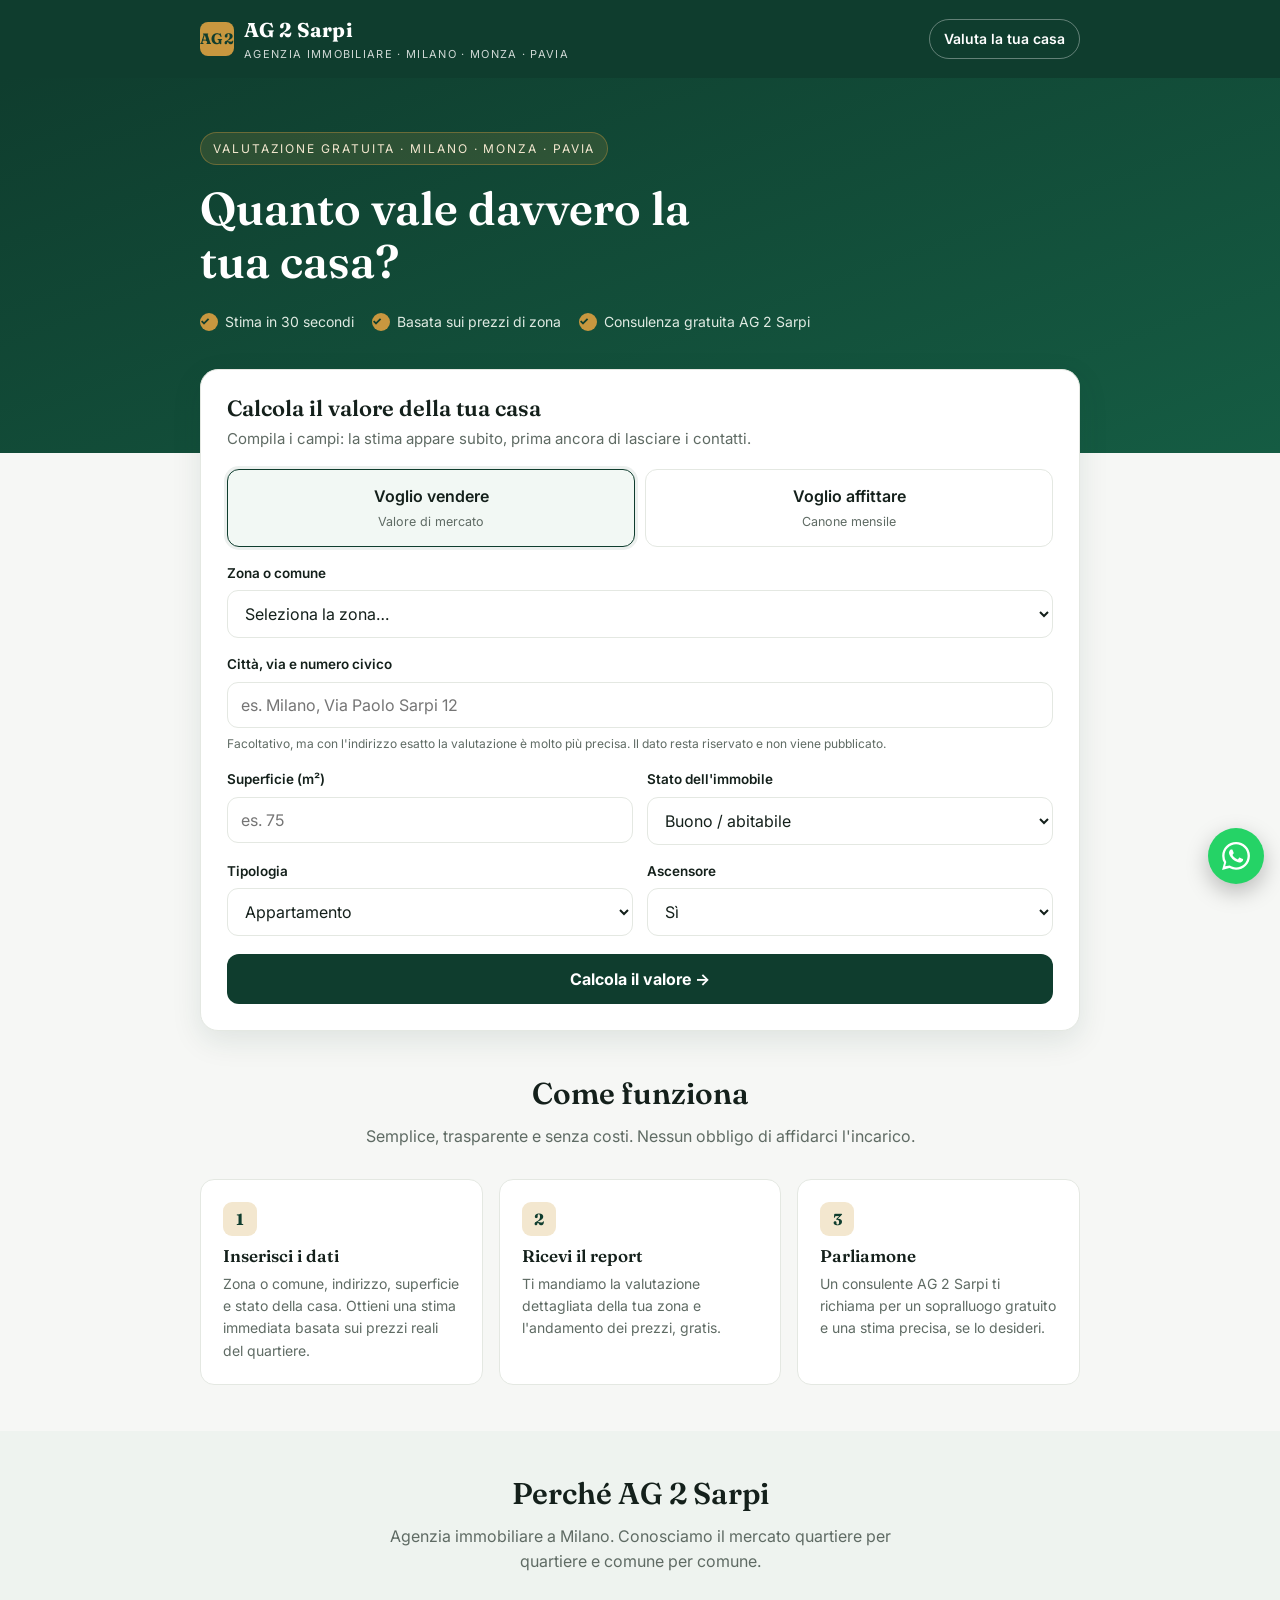
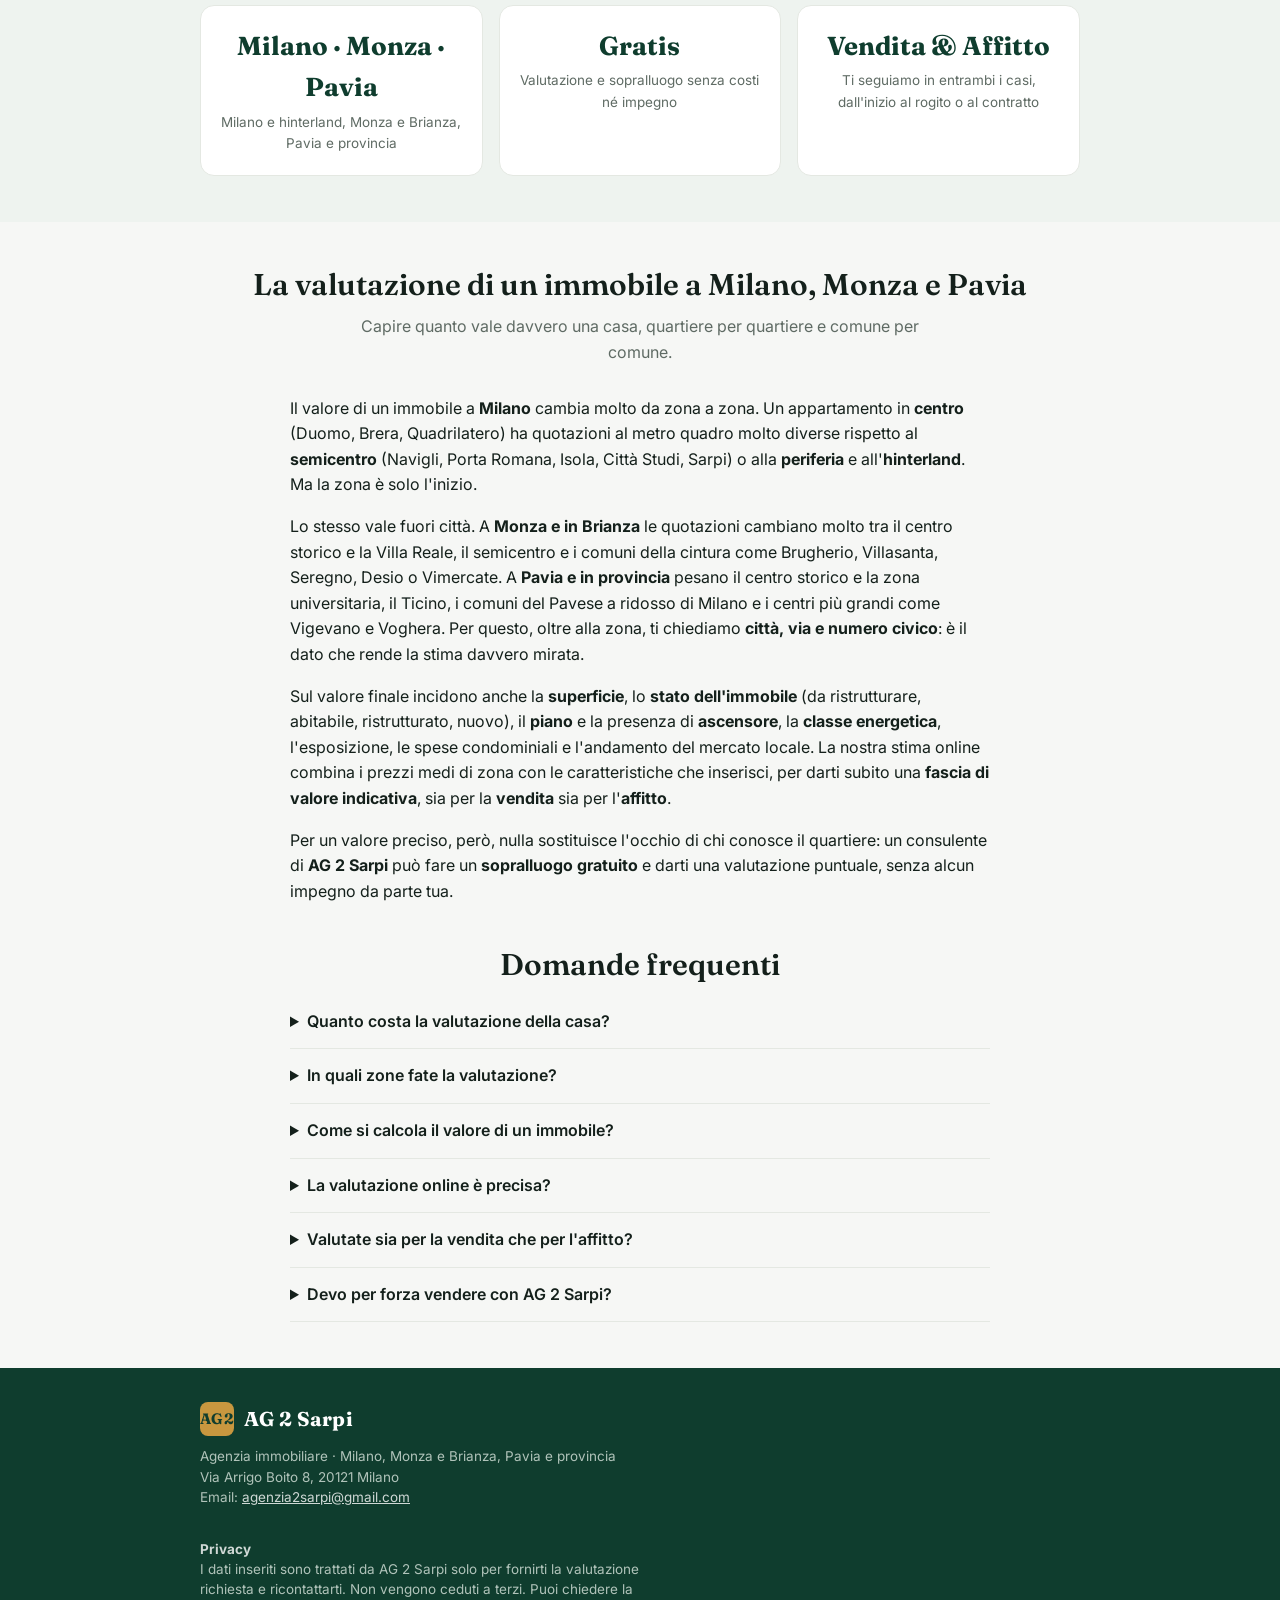
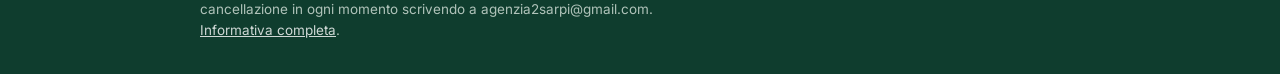
==== commit d0780e59: "Corregge la sede in Via Arrigo Boito 8 e la mostra nel sito di valutazione La sede indicata nel comm" ====
--- a/ag2sarpi/index.html
+++ b/ag2sarpi/index.html
@@ -180,7 +180,7 @@
     { "@type": "AdministrativeArea", "name": "Provincia di Monza e della Brianza" },
     { "@type": "AdministrativeArea", "name": "Provincia di Pavia" }
   ],
-  "address": { "@type": "PostalAddress", "addressLocality": "Milano", "addressRegion": "MI", "addressCountry": "IT" },
+  "address": { "@type": "PostalAddress", "streetAddress": "Via Arrigo Boito 8", "postalCode": "20121", "addressLocality": "Milano", "addressRegion": "MI", "addressCountry": "IT" },
   "priceRange": "Valutazione gratuita",
   "makesOffer": {
     "@type": "Offer",
@@ -415,7 +415,7 @@
   <div class="wrap">
     <div>
       <div class="logo" style="color:#fff"><span class="mark">AG2</span> AG 2 Sarpi</div>
-      <p class="fnote" style="margin-top:10px">Agenzia immobiliare · Milano, Monza e Brianza, Pavia e provincia<br>Email: <a href="mailto:agenzia2sarpi@gmail.com">agenzia2sarpi@gmail.com</a></p>
+      <p class="fnote" style="margin-top:10px">Agenzia immobiliare · Milano, Monza e Brianza, Pavia e provincia<br>Via Arrigo Boito 8, 20121 Milano<br>Email: <a href="mailto:agenzia2sarpi@gmail.com">agenzia2sarpi@gmail.com</a></p>
     </div>
     <div class="fnote">
       <strong style="color:#fff">Privacy</strong><br>
@@ -433,7 +433,7 @@
   <div class="box">
     <button class="close" id="closePrivacy" aria-label="Chiudi">×</button>
     <h3>Informativa privacy (art. 13 GDPR)</h3>
-    <p><strong>Titolare del trattamento:</strong> AG 2 Sarpi — agenzia immobiliare, Milano. Contatto: agenzia2sarpi@gmail.com.</p>
+    <p><strong>Titolare del trattamento:</strong> AG 2 Sarpi — agenzia immobiliare, Via Arrigo Boito 8, 20121 Milano. Contatto: agenzia2sarpi@gmail.com.</p>
     <p><strong>Quali dati raccogliamo:</strong> i dati che inserisci volontariamente in questo modulo (nome, cognome, telefono, email, dati dell'immobile). Non raccogliamo dati a tua insaputa.</p>
     <p><strong>Perché li trattiamo:</strong> per elaborare e inviarti la valutazione richiesta e per ricontattarti in merito ai nostri servizi immobiliari, sulla base del tuo consenso (art. 6.1.a GDPR) e per rispondere alla tua richiesta.</p>
     <p><strong>Per quanto tempo:</strong> conserviamo i dati per il tempo necessario a gestire la tua richiesta e, se non diventi cliente, li cancelliamo su tua richiesta o entro un periodo ragionevole.</p>
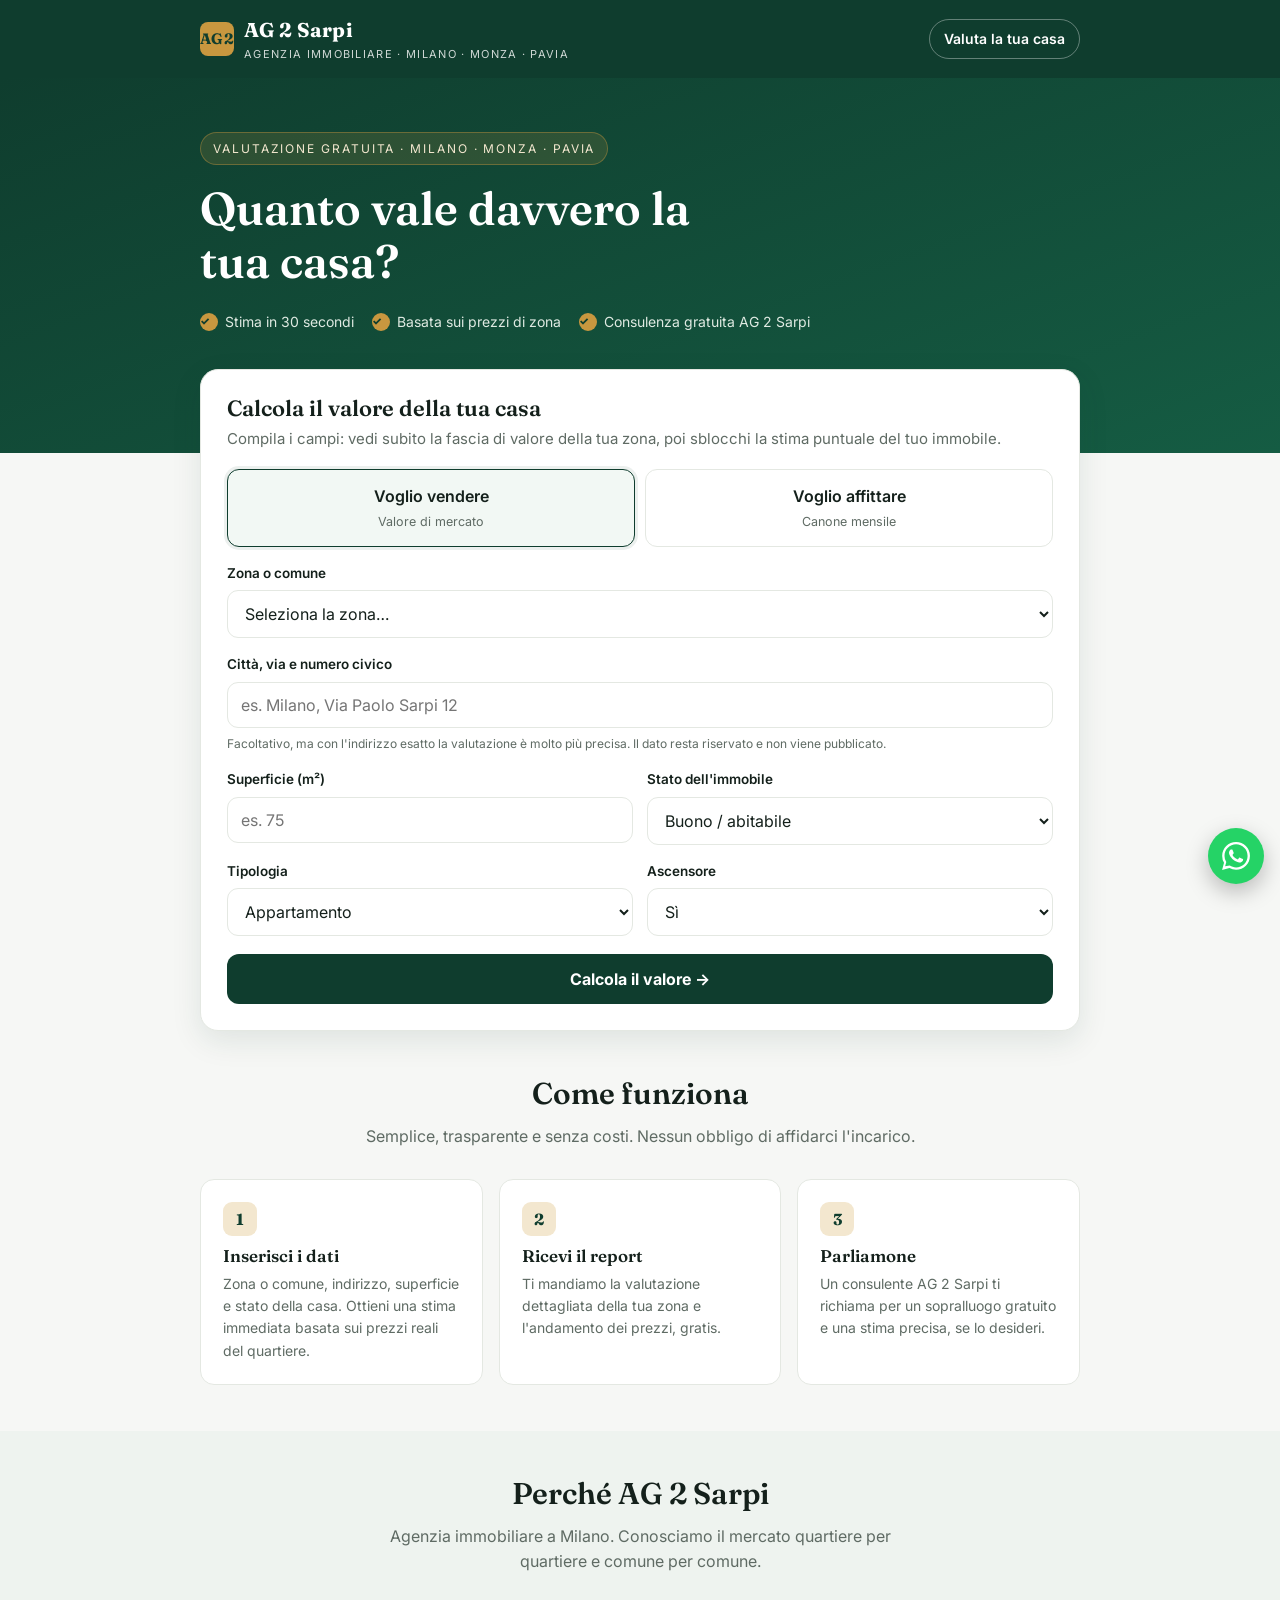
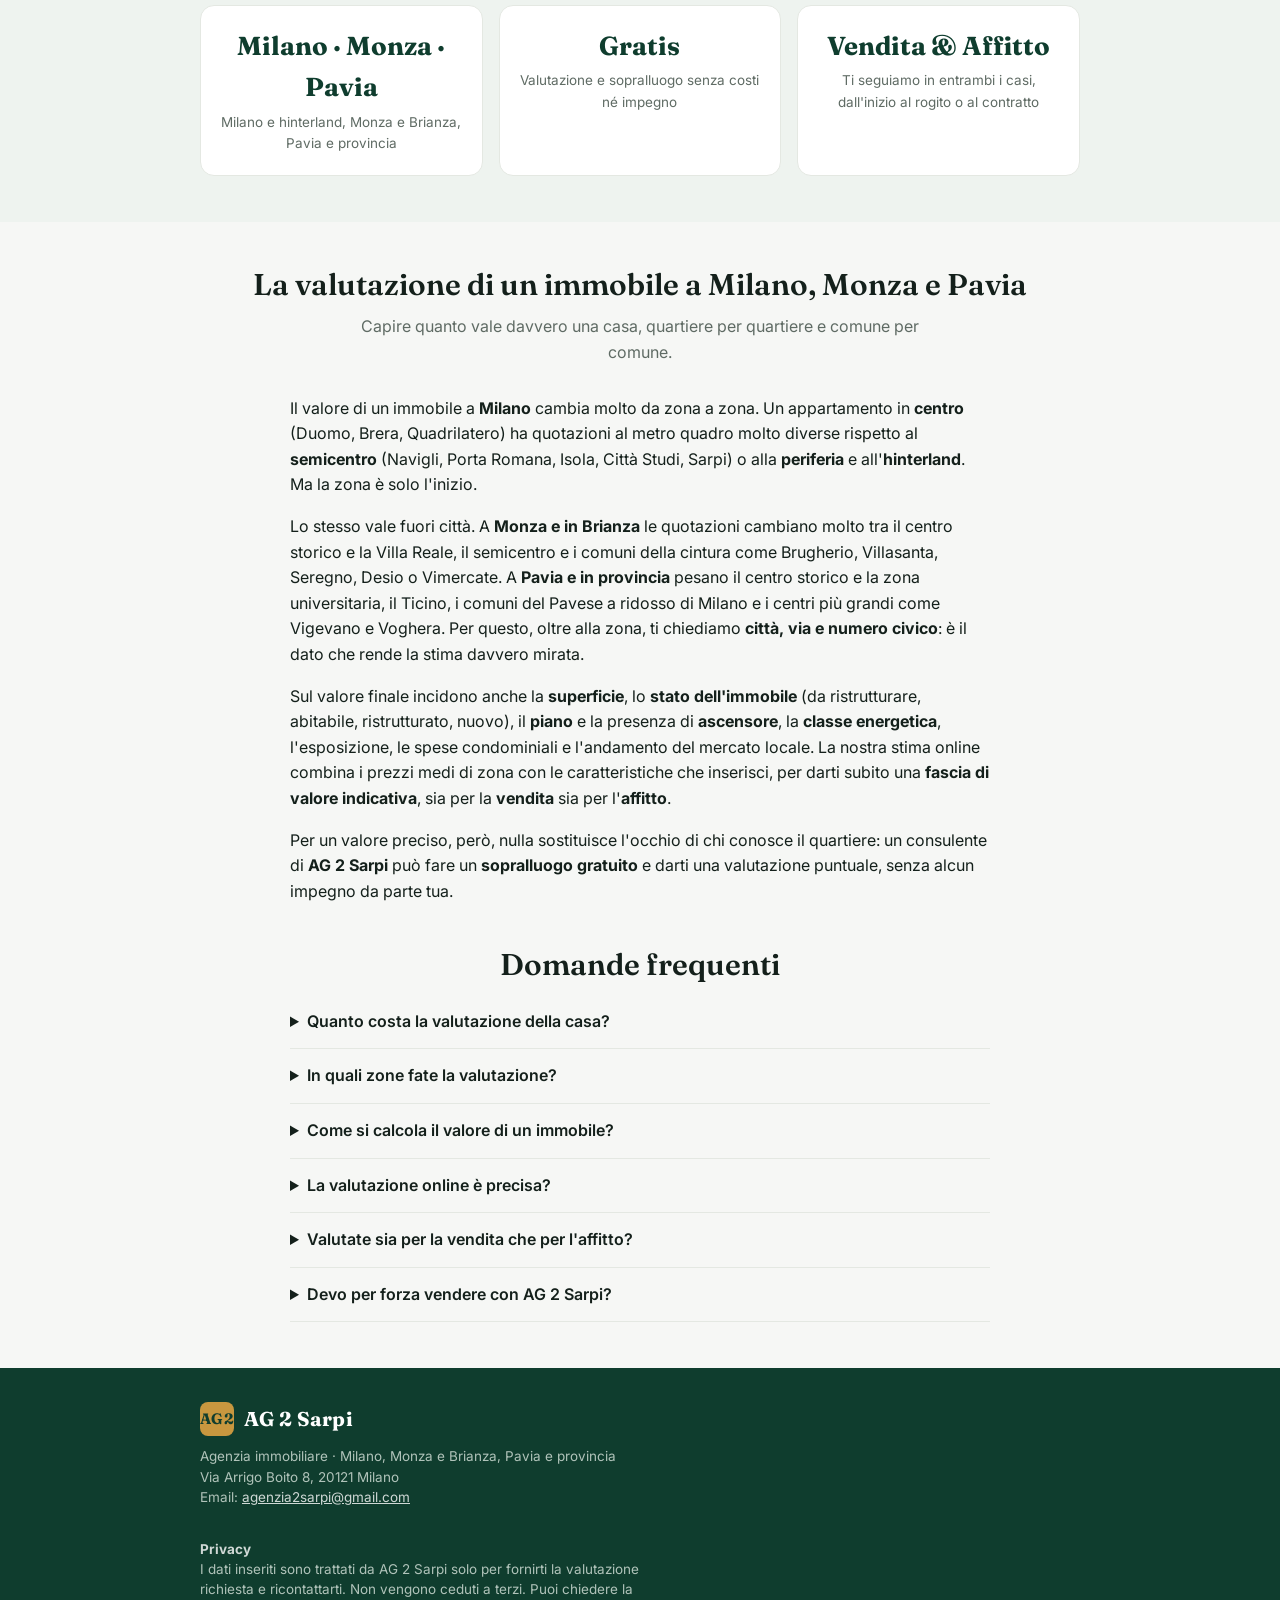
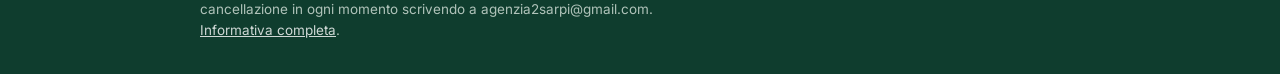
==== commit 34aaaba1: "Sblocca la stima puntuale in cambio dei contatti, con consenso sdoppiato Prima la stima esatta compa" ====
--- a/ag2sarpi/index.html
+++ b/ag2sarpi/index.html
@@ -113,6 +113,12 @@
   .result .rrange{font-family:'Fraunces',serif;font-size:clamp(26px,6vw,36px);font-weight:700;color:var(--green);margin:6px 0 2px}
   .result .rnote{font-size:13.5px;color:var(--muted)}
   .result .rpermq{font-size:14px;color:var(--ink);margin-top:6px}
+  /* Stima puntuale: si sblocca dopo l'invio dei contatti, in oro per distinguerla */
+  .result.precisa{background:linear-gradient(160deg,#fdf6e8,#f7edd9);border-color:#e8d4a8}
+  .result.precisa .rlabel{color:#8a6520}
+  .result.precisa .rrange{color:#6b4d12}
+  .locknote{margin-top:10px;padding-top:12px;border-top:1px dashed #cfe0d5;font-size:14px;color:var(--green-2);font-weight:600;display:flex;gap:8px;align-items:flex-start}
+  .lockicon{flex:none;font-size:15px;line-height:1.5}
 
   .lead{margin-top:18px;padding-top:18px;border-top:1px dashed var(--hair);display:none}
   .lead.show{display:block}
@@ -234,7 +240,7 @@
 <main class="wrap" id="valuta">
   <div class="card tool">
     <h2>Calcola il valore della tua casa</h2>
-    <p class="sub">Compila i campi: la stima appare subito, prima ancora di lasciare i contatti.</p>
+    <p class="sub">Compila i campi: vedi subito la fascia di valore della tua zona, poi sblocchi la stima puntuale del tuo immobile.</p>
 
     <form id="valForm" novalidate>
       <div class="seg">
@@ -334,18 +340,27 @@
       </div>
     </form>
 
-    <!-- RISULTATO -->
+    <!-- RISULTATO: fascia della zona, visibile subito -->
     <div class="result" id="result">
-      <div class="rlabel" id="rLabel">Stima di vendita</div>
+      <div class="rlabel" id="rLabel">Fascia di valore della zona</div>
       <div class="rrange" id="rRange">—</div>
       <div class="rpermq" id="rPerMq"></div>
-      <div class="rnote">Stima indicativa basata sui prezzi medi della zona. Il valore reale dipende da piano, esposizione, spese condominiali, classe energetica e stato preciso: te lo definiamo noi con un sopralluogo gratuito.</div>
+      <div class="rnote">È la fascia indicativa della zona per un immobile con le caratteristiche che hai indicato.</div>
+      <div class="locknote" id="lockNote"><span class="lockicon">🔒</span><span>La <strong>stima puntuale del tuo immobile</strong>, con la fascia ristretta, si sblocca qui sotto.</span></div>
+    </div>
+
+    <!-- STIMA PUNTUALE: si sblocca dopo l'invio dei contatti -->
+    <div class="result precisa" id="resultPrecisa">
+      <div class="rlabel" id="rpLabel">Stima puntuale del tuo immobile</div>
+      <div class="rrange" id="rpRange">—</div>
+      <div class="rpermq" id="rpPerMq"></div>
+      <div class="rnote">Il valore reale dipende anche da piano, esposizione, spese condominiali e classe energetica: te lo definiamo con un sopralluogo gratuito, senza impegno.</div>
     </div>
 
     <!-- LEAD -->
     <div class="lead" id="leadBox">
-      <h3>Ricevi la valutazione dettagliata gratuita</h3>
-      <p class="why">Ti inviamo il report completo della tua zona e ti richiamiamo per una consulenza gratuita, senza impegno. Lascia i tuoi contatti:</p>
+      <h3 id="leadTitle">Sblocca la stima puntuale del tuo immobile</h3>
+      <p class="why" id="leadWhy">Lascia i tuoi contatti: vedi subito la stima puntuale, ricevi il report completo della tua zona e ti richiamiamo per una consulenza gratuita, senza impegno.</p>
       <form id="leadForm" novalidate>
         <div class="grid">
           <div class="field"><label class="lab" for="nome">Nome</label><input type="text" id="nome" autocomplete="given-name" required></div>
@@ -355,9 +370,13 @@
         </div>
         <label class="consent">
           <input type="checkbox" id="consenso" required>
-          <span>Ho letto l'<a href="#" id="openPrivacy">informativa privacy</a> e acconsento a essere ricontattato/a da AG 2 Sarpi per ricevere la valutazione e informazioni sui servizi. (art. 6 e 7 GDPR)</span>
+          <span>Ho letto l'<a href="#" id="openPrivacy">informativa privacy</a> e acconsento al trattamento dei miei dati per ricevere la valutazione richiesta ed essere ricontattato/a in merito. <strong>Necessario</strong> per ottenere la stima. (art. 6 e 13 GDPR)</span>
         </label>
-        <button type="submit" class="btn btn-primary" id="sendBtn">Ricevi la valutazione e fatti richiamare</button>
+        <label class="consent">
+          <input type="checkbox" id="consensoMkt">
+          <span>Acconsento inoltre a ricevere da AG 2 Sarpi comunicazioni commerciali e informazioni sui servizi immobiliari. <em>Facoltativo</em>: la valutazione la ottieni comunque.</span>
+        </label>
+        <button type="submit" class="btn btn-primary" id="sendBtn">Mostrami la stima puntuale</button>
         <div class="msg" id="leadMsg"></div>
       </form>
     </div>
@@ -435,7 +454,9 @@
     <h3>Informativa privacy (art. 13 GDPR)</h3>
     <p><strong>Titolare del trattamento:</strong> AG 2 Sarpi — agenzia immobiliare, Via Arrigo Boito 8, 20121 Milano. Contatto: agenzia2sarpi@gmail.com.</p>
     <p><strong>Quali dati raccogliamo:</strong> i dati che inserisci volontariamente in questo modulo (nome, cognome, telefono, email, dati dell'immobile). Non raccogliamo dati a tua insaputa.</p>
-    <p><strong>Perché li trattiamo:</strong> per elaborare e inviarti la valutazione richiesta e per ricontattarti in merito ai nostri servizi immobiliari, sulla base del tuo consenso (art. 6.1.a GDPR) e per rispondere alla tua richiesta.</p>
+    <p><strong>Perché li trattiamo, e con quali consensi:</strong> distinguiamo due finalità.</p>
+    <p style="margin-left:14px"><strong>1. Valutazione e riscontro (necessario).</strong> Trattiamo i tuoi dati per elaborarti la valutazione, mostrartela, inviartela e ricontattarti in merito a questa specifica richiesta. Senza questi dati non possiamo fornirti la stima puntuale: il consenso qui è la condizione del servizio che ci chiedi (art. 6.1.a e 6.1.b GDPR).</p>
+    <p style="margin-left:14px"><strong>2. Comunicazioni commerciali (facoltativo).</strong> Solo se spunti la seconda casella ti inviamo proposte, novità e informazioni sui nostri servizi immobiliari oltre a questa richiesta. <strong>È libero e non condiziona la valutazione:</strong> puoi ottenere la stima anche lasciandolo vuoto, e puoi revocarlo quando vuoi senza perdere nulla.</p>
     <p><strong>Per quanto tempo:</strong> conserviamo i dati per il tempo necessario a gestire la tua richiesta e, se non diventi cliente, li cancelliamo su tua richiesta o entro un periodo ragionevole.</p>
     <p><strong>A chi li comunichiamo:</strong> a nessun terzo per finalità di marketing. Non vendiamo né cediamo i tuoi dati.</p>
     <p><strong>I tuoi diritti:</strong> puoi accedere, correggere, cancellare i tuoi dati, opporti al trattamento o revocare il consenso in qualsiasi momento scrivendo a agenzia2sarpi@gmail.com. Hai diritto di reclamo al Garante per la protezione dei dati personali.</p>
@@ -488,6 +509,9 @@
   var fmtEur = function(n){ return new Intl.NumberFormat('it-IT').format(Math.round(n)); };
 
   var lastValuation = null;
+  /* Diventa true quando il visitatore ha lasciato i contatti: da quel momento
+     la stima puntuale resta visibile anche se ricalcola cambiando i dati. */
+  var sbloccato = false;
 
   function calcola(){
     var zonaSel = $('zona');
@@ -506,8 +530,11 @@
 
     var permq = base * stato * tipo * asc;
     var totale = permq * mq;
-    // fascia +/- 8%
-    var low = totale * 0.92, high = totale * 1.08;
+    /* Due fasce sullo stesso calcolo:
+       - larga (+/- 20%): la forchetta di zona, mostrata subito a tutti;
+       - stretta (+/- 8%): la stima puntuale, che si sblocca coi contatti. */
+    var low  = totale * 0.80, high  = totale * 1.20;
+    var plow = totale * 0.92, phigh = totale * 1.08;
 
     var zonaTxt = zonaSel.options[zonaSel.selectedIndex].text;
     lastValuation = {
@@ -515,21 +542,41 @@
       stato: $('stato').options[$('stato').selectedIndex].text,
       tipologia: $('tipologia').options[$('tipologia').selectedIndex].text,
       ascensore: $('ascensore').options[$('ascensore').selectedIndex].text,
-      permq: Math.round(permq), low: Math.round(low), high: Math.round(high)
+      indirizzo: $('indirizzo').value.trim(),
+      permq: Math.round(permq),
+      low: Math.round(low), high: Math.round(high),
+      plow: Math.round(plow), phigh: Math.round(phigh)
     };
 
-    if(scopo === 'affitto'){
-      $('rLabel').textContent = 'Stima del canone di affitto';
-      $('rRange').textContent = '€ ' + fmtEur(low) + ' – € ' + fmtEur(high) + ' /mese';
-      $('rPerMq').textContent = 'Circa € ' + fmtEur(permq) + '/m² al mese · ' + mq + ' m²';
-    } else {
-      $('rLabel').textContent = 'Stima del valore di vendita';
-      $('rRange').textContent = '€ ' + fmtEur(low) + ' – € ' + fmtEur(high);
-      $('rPerMq').textContent = 'Circa € ' + fmtEur(permq) + '/m² · ' + mq + ' m²';
-    }
+    var mese = (scopo === 'affitto') ? ' /mese' : '';
+    $('rLabel').textContent = (scopo === 'affitto')
+      ? 'Fascia dei canoni della zona'
+      : 'Fascia di valore della zona';
+    $('rRange').textContent = '€ ' + fmtEur(low) + ' – € ' + fmtEur(high) + mese;
+    $('rPerMq').textContent = (scopo === 'affitto')
+      ? 'Circa € ' + fmtEur(permq) + '/m² al mese · ' + mq + ' m²'
+      : 'Circa € ' + fmtEur(permq) + '/m² · ' + mq + ' m²';
+
     $('result').classList.add('show');
     $('leadBox').classList.add('show');
+    if(sbloccato) mostraPrecisa();
     $('result').scrollIntoView({behavior:'smooth', block:'center'});
+  }
+
+  /* Mostra la fascia ristretta. Chiamata solo dopo l'invio dei contatti. */
+  function mostraPrecisa(){
+    if(!lastValuation) return;
+    var v = lastValuation;
+    var mese = (v.scopo === 'affitto') ? ' /mese' : '';
+    $('rpLabel').textContent = (v.scopo === 'affitto')
+      ? 'Canone puntuale del tuo immobile'
+      : 'Stima puntuale del tuo immobile';
+    $('rpRange').textContent = '€ ' + fmtEur(v.plow) + ' – € ' + fmtEur(v.phigh) + mese;
+    $('rpPerMq').textContent = v.indirizzo ? v.indirizzo : v.zona;
+    $('resultPrecisa').classList.add('show');
+    $('lockNote').style.display = 'none';
+    $('leadTitle').textContent = 'Stima puntuale sbloccata';
+    $('leadWhy').textContent = 'Ti inviamo il report completo della tua zona e ti richiamiamo per una consulenza gratuita, senza impegno. Se cambi i dati dell\'immobile, la stima si aggiorna qui sopra.';
   }
 
   $('calcBtn').addEventListener('click', calcola);
@@ -565,8 +612,11 @@
       'Superficie: ' + payload.mq + ' m²\n' +
       'Stato: ' + payload.stato + '\n' +
       'Tipologia: ' + payload.tipologia + '\n' +
-      'Stima: € ' + fmtEur(payload.low) + ' - € ' + fmtEur(payload.high) +
-        (payload.scopo === 'affitto' ? ' /mese' : '') + '\n'
+      'Stima puntuale: € ' + fmtEur(payload.plow) + ' - € ' + fmtEur(payload.phigh) +
+        (payload.scopo === 'affitto' ? ' /mese' : '') + '\n' +
+      'Fascia di zona: € ' + fmtEur(payload.low) + ' - € ' + fmtEur(payload.high) +
+        (payload.scopo === 'affitto' ? ' /mese' : '') + '\n' +
+      'Consenso marketing: ' + (payload.marketing ? 'SI' : 'NO') + '\n'
     );
     window.location.href = 'mailto:' + DEST_EMAIL +
       '?subject=' + encodeURIComponent('Nuovo lead valutazione — ' + payload.nome + ' ' + payload.cognome) +
@@ -579,14 +629,16 @@
     var nome = $('nome').value.trim(), cognome = $('cognome').value.trim();
     var tel = $('tel').value.trim(), email = $('email').value.trim();
     if(!nome || !cognome || !tel || !email){ showMsg('err','Compila nome, cognome, telefono ed email.'); return; }
-    if(!$('consenso').checked){ showMsg('err','Per procedere serve il consenso al trattamento dei dati.'); return; }
+    if(!$('consenso').checked){ showMsg('err','Per ricevere la stima serve il consenso al trattamento dei dati.'); return; }
+    var mkt = $('consensoMkt').checked;
 
     var payload = {
       nome:nome, cognome:cognome, telefono:tel, email:email,
       indirizzo: $('indirizzo').value.trim(),
       scopo:lastValuation.scopo, zona:lastValuation.zona, mq:lastValuation.mq,
       stato:lastValuation.stato, tipologia:lastValuation.tipologia,
-      low:lastValuation.low, high:lastValuation.high, permq:lastValuation.permq
+      low:lastValuation.low, high:lastValuation.high, permq:lastValuation.permq,
+      plow:lastValuation.plow, phigh:lastValuation.phigh, marketing:mkt
     };
 
     var btn = $('sendBtn');
@@ -596,7 +648,8 @@
       // Ripiego: apre l'app di posta finché la Access Key non è configurata
       mailtoFallback(payload);
       showMsg('ok','Apriamo la tua app di posta per completare l\'invio. (Configura Web3Forms per l\'invio automatico.)');
-      btn.disabled = false; btn.textContent = 'Ricevi la valutazione e fatti richiamare';
+      sbloccato = true; mostraPrecisa();
+      btn.disabled = false; btn.textContent = 'Mostrami la stima puntuale';
       return;
     }
 
@@ -614,9 +667,11 @@
       Superficie_mq: payload.mq,
       Stato: payload.stato,
       Tipologia: payload.tipologia,
-      Stima_min: '€ ' + fmtEur(payload.low) + (payload.scopo==='affitto'?'/mese':''),
-      Stima_max: '€ ' + fmtEur(payload.high) + (payload.scopo==='affitto'?'/mese':''),
-      Consenso_privacy: 'SI (' + new Date().toISOString() + ')'
+      Stima_min: '€ ' + fmtEur(payload.plow) + (payload.scopo==='affitto'?'/mese':''),
+      Stima_max: '€ ' + fmtEur(payload.phigh) + (payload.scopo==='affitto'?'/mese':''),
+      Fascia_zona: '€ ' + fmtEur(payload.low) + ' - € ' + fmtEur(payload.high) + (payload.scopo==='affitto'?'/mese':''),
+      Consenso_valutazione: 'SI (' + new Date().toISOString() + ')',
+      Consenso_marketing: payload.marketing ? 'SI (' + new Date().toISOString() + ')' : 'NO'
     };
 
     fetch('https://api.web3forms.com/submit', {
@@ -626,15 +681,18 @@
     }).then(function(r){ return r.json(); }).then(function(res){
       if(res.success){
         $('leadForm').reset();
-        showMsg('ok','Grazie ' + nome + '! Abbiamo ricevuto la tua richiesta: ti invieremo la valutazione e ti ricontatteremo al più presto.');
+        showMsg('ok','Grazie ' + nome + '! Ecco la tua stima puntuale qui sopra. Ti inviamo il report della zona e ti ricontattiamo al più presto.');
         btn.textContent = '✓ Richiesta inviata';
+        sbloccato = true; mostraPrecisa();
+        $('resultPrecisa').scrollIntoView({behavior:'smooth', block:'center'});
       } else {
         throw new Error('web3forms');
       }
     }).catch(function(){
       mailtoFallback(payload);
       showMsg('ok','Completiamo l\'invio dalla tua app di posta.');
-      btn.disabled = false; btn.textContent = 'Ricevi la valutazione e fatti richiamare';
+      sbloccato = true; mostraPrecisa();
+      btn.disabled = false; btn.textContent = 'Mostrami la stima puntuale';
     });
   });
 })();
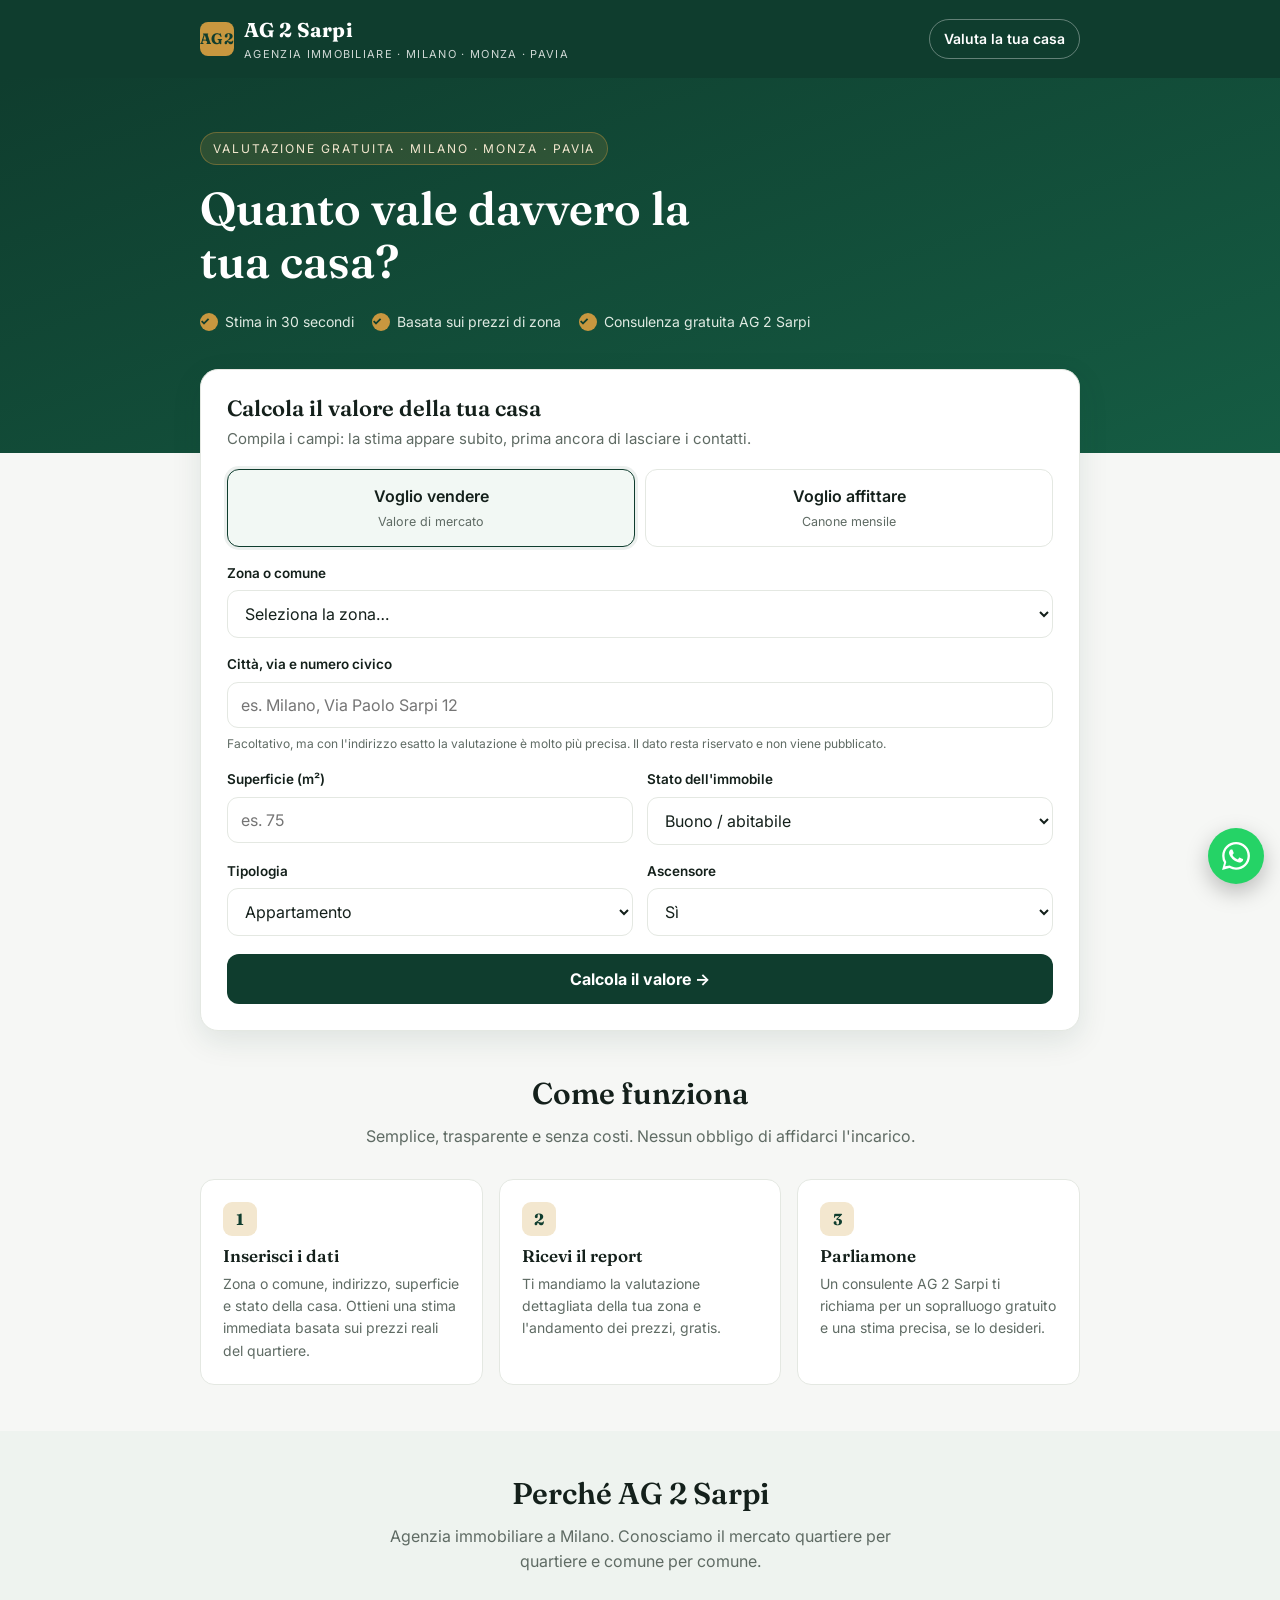
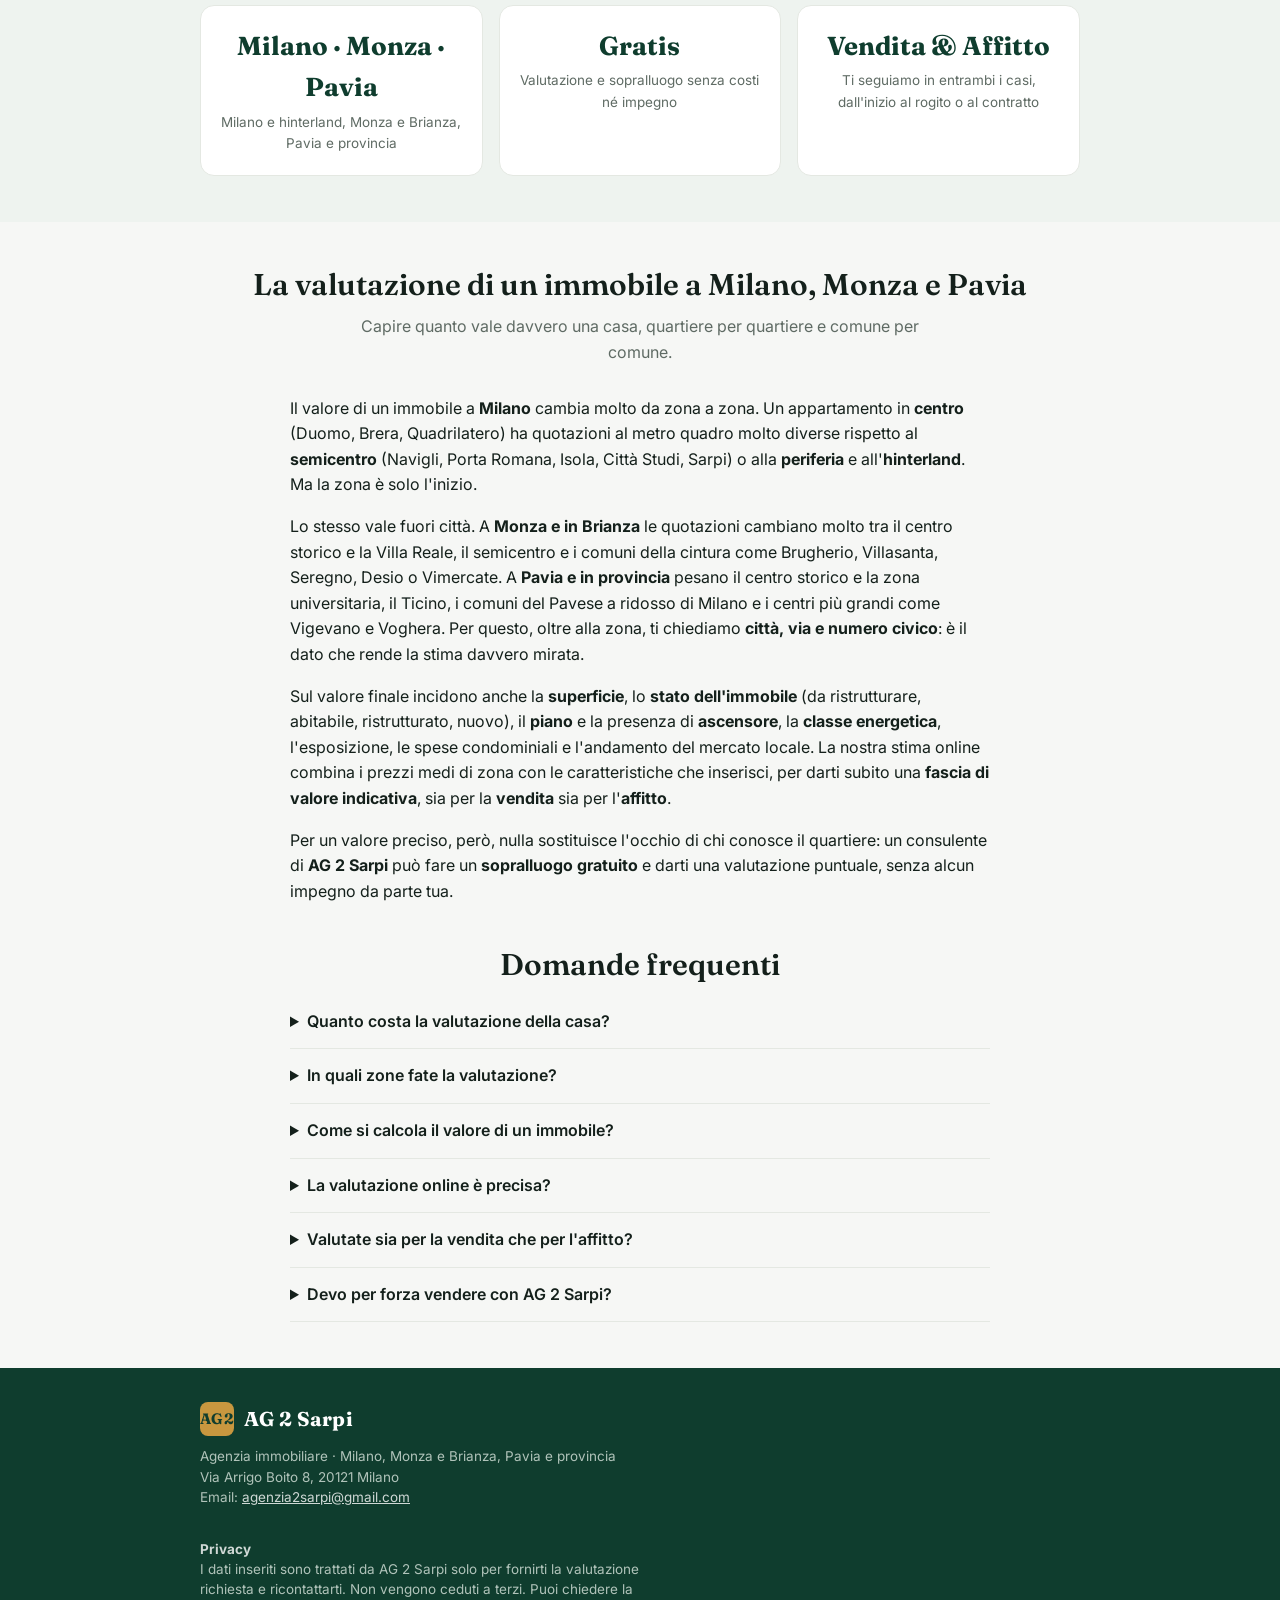
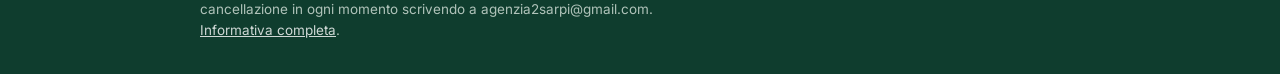
==== commit 85343a96: "Aggiunge il tag di verifica Search Console dell'account agenzia2sarpi Serve a verificare la propriet" ====
--- a/ag2sarpi/index.html
+++ b/ag2sarpi/index.html
@@ -3,7 +3,10 @@
 <head>
 <meta charset="UTF-8" />
 <meta name="viewport" content="width=device-width, initial-scale=1.0" />
+<!-- Verifica Google Search Console. Google accetta più tag di verifica:
+     il primo è preesistente, il secondo è dell'account agenzia2sarpi@gmail.com. -->
 <meta name="google-site-verification" content="up3-zzxxp91RVxka8OjavHx7q2_2skAoMI35DKPZGkg" />
+<meta name="google-site-verification" content="uEk0bdVdeu6KMX-tmNRgzQwQfEXuClLaqEMm0Rn_UoY" />
 <!-- Icone: SVG per i browser moderni, ICO/PNG per Google, apple-touch-icon
      per la schermata Home di iPhone e iPad, manifest per Android. -->
 <link rel="icon" type="image/svg+xml" href="/favicon.svg" />
@@ -113,12 +116,6 @@
   .result .rrange{font-family:'Fraunces',serif;font-size:clamp(26px,6vw,36px);font-weight:700;color:var(--green);margin:6px 0 2px}
   .result .rnote{font-size:13.5px;color:var(--muted)}
   .result .rpermq{font-size:14px;color:var(--ink);margin-top:6px}
-  /* Stima puntuale: si sblocca dopo l'invio dei contatti, in oro per distinguerla */
-  .result.precisa{background:linear-gradient(160deg,#fdf6e8,#f7edd9);border-color:#e8d4a8}
-  .result.precisa .rlabel{color:#8a6520}
-  .result.precisa .rrange{color:#6b4d12}
-  .locknote{margin-top:10px;padding-top:12px;border-top:1px dashed #cfe0d5;font-size:14px;color:var(--green-2);font-weight:600;display:flex;gap:8px;align-items:flex-start}
-  .lockicon{flex:none;font-size:15px;line-height:1.5}
 
   .lead{margin-top:18px;padding-top:18px;border-top:1px dashed var(--hair);display:none}
   .lead.show{display:block}
@@ -240,7 +237,7 @@
 <main class="wrap" id="valuta">
   <div class="card tool">
     <h2>Calcola il valore della tua casa</h2>
-    <p class="sub">Compila i campi: vedi subito la fascia di valore della tua zona, poi sblocchi la stima puntuale del tuo immobile.</p>
+    <p class="sub">Compila i campi: la stima appare subito, prima ancora di lasciare i contatti.</p>
 
     <form id="valForm" novalidate>
       <div class="seg">
@@ -340,27 +337,18 @@
       </div>
     </form>
 
-    <!-- RISULTATO: fascia della zona, visibile subito -->
+    <!-- RISULTATO -->
     <div class="result" id="result">
-      <div class="rlabel" id="rLabel">Fascia di valore della zona</div>
+      <div class="rlabel" id="rLabel">Stima di vendita</div>
       <div class="rrange" id="rRange">—</div>
       <div class="rpermq" id="rPerMq"></div>
-      <div class="rnote">È la fascia indicativa della zona per un immobile con le caratteristiche che hai indicato.</div>
-      <div class="locknote" id="lockNote"><span class="lockicon">🔒</span><span>La <strong>stima puntuale del tuo immobile</strong>, con la fascia ristretta, si sblocca qui sotto.</span></div>
-    </div>
-
-    <!-- STIMA PUNTUALE: si sblocca dopo l'invio dei contatti -->
-    <div class="result precisa" id="resultPrecisa">
-      <div class="rlabel" id="rpLabel">Stima puntuale del tuo immobile</div>
-      <div class="rrange" id="rpRange">—</div>
-      <div class="rpermq" id="rpPerMq"></div>
-      <div class="rnote">Il valore reale dipende anche da piano, esposizione, spese condominiali e classe energetica: te lo definiamo con un sopralluogo gratuito, senza impegno.</div>
+      <div class="rnote">Stima indicativa basata sui prezzi medi della zona. Il valore reale dipende da piano, esposizione, spese condominiali, classe energetica e stato preciso: te lo definiamo noi con un sopralluogo gratuito.</div>
     </div>
 
     <!-- LEAD -->
     <div class="lead" id="leadBox">
-      <h3 id="leadTitle">Sblocca la stima puntuale del tuo immobile</h3>
-      <p class="why" id="leadWhy">Lascia i tuoi contatti: vedi subito la stima puntuale, ricevi il report completo della tua zona e ti richiamiamo per una consulenza gratuita, senza impegno.</p>
+      <h3>Ricevi la valutazione dettagliata gratuita</h3>
+      <p class="why">Ti inviamo il report completo della tua zona e ti richiamiamo per una consulenza gratuita, senza impegno. Lascia i tuoi contatti:</p>
       <form id="leadForm" novalidate>
         <div class="grid">
           <div class="field"><label class="lab" for="nome">Nome</label><input type="text" id="nome" autocomplete="given-name" required></div>
@@ -370,13 +358,9 @@
         </div>
         <label class="consent">
           <input type="checkbox" id="consenso" required>
-          <span>Ho letto l'<a href="#" id="openPrivacy">informativa privacy</a> e acconsento al trattamento dei miei dati per ricevere la valutazione richiesta ed essere ricontattato/a in merito. <strong>Necessario</strong> per ottenere la stima. (art. 6 e 13 GDPR)</span>
+          <span>Ho letto l'<a href="#" id="openPrivacy">informativa privacy</a> e acconsento a essere ricontattato/a da AG 2 Sarpi per ricevere la valutazione e informazioni sui servizi. (art. 6 e 7 GDPR)</span>
         </label>
-        <label class="consent">
-          <input type="checkbox" id="consensoMkt">
-          <span>Acconsento inoltre a ricevere da AG 2 Sarpi comunicazioni commerciali e informazioni sui servizi immobiliari. <em>Facoltativo</em>: la valutazione la ottieni comunque.</span>
-        </label>
-        <button type="submit" class="btn btn-primary" id="sendBtn">Mostrami la stima puntuale</button>
+        <button type="submit" class="btn btn-primary" id="sendBtn">Ricevi la valutazione e fatti richiamare</button>
         <div class="msg" id="leadMsg"></div>
       </form>
     </div>
@@ -454,9 +438,7 @@
     <h3>Informativa privacy (art. 13 GDPR)</h3>
     <p><strong>Titolare del trattamento:</strong> AG 2 Sarpi — agenzia immobiliare, Via Arrigo Boito 8, 20121 Milano. Contatto: agenzia2sarpi@gmail.com.</p>
     <p><strong>Quali dati raccogliamo:</strong> i dati che inserisci volontariamente in questo modulo (nome, cognome, telefono, email, dati dell'immobile). Non raccogliamo dati a tua insaputa.</p>
-    <p><strong>Perché li trattiamo, e con quali consensi:</strong> distinguiamo due finalità.</p>
-    <p style="margin-left:14px"><strong>1. Valutazione e riscontro (necessario).</strong> Trattiamo i tuoi dati per elaborarti la valutazione, mostrartela, inviartela e ricontattarti in merito a questa specifica richiesta. Senza questi dati non possiamo fornirti la stima puntuale: il consenso qui è la condizione del servizio che ci chiedi (art. 6.1.a e 6.1.b GDPR).</p>
-    <p style="margin-left:14px"><strong>2. Comunicazioni commerciali (facoltativo).</strong> Solo se spunti la seconda casella ti inviamo proposte, novità e informazioni sui nostri servizi immobiliari oltre a questa richiesta. <strong>È libero e non condiziona la valutazione:</strong> puoi ottenere la stima anche lasciandolo vuoto, e puoi revocarlo quando vuoi senza perdere nulla.</p>
+    <p><strong>Perché li trattiamo:</strong> per elaborare e inviarti la valutazione richiesta e per ricontattarti in merito ai nostri servizi immobiliari, sulla base del tuo consenso (art. 6.1.a GDPR) e per rispondere alla tua richiesta.</p>
     <p><strong>Per quanto tempo:</strong> conserviamo i dati per il tempo necessario a gestire la tua richiesta e, se non diventi cliente, li cancelliamo su tua richiesta o entro un periodo ragionevole.</p>
     <p><strong>A chi li comunichiamo:</strong> a nessun terzo per finalità di marketing. Non vendiamo né cediamo i tuoi dati.</p>
     <p><strong>I tuoi diritti:</strong> puoi accedere, correggere, cancellare i tuoi dati, opporti al trattamento o revocare il consenso in qualsiasi momento scrivendo a agenzia2sarpi@gmail.com. Hai diritto di reclamo al Garante per la protezione dei dati personali.</p>
@@ -509,9 +491,6 @@
   var fmtEur = function(n){ return new Intl.NumberFormat('it-IT').format(Math.round(n)); };
 
   var lastValuation = null;
-  /* Diventa true quando il visitatore ha lasciato i contatti: da quel momento
-     la stima puntuale resta visibile anche se ricalcola cambiando i dati. */
-  var sbloccato = false;
 
   function calcola(){
     var zonaSel = $('zona');
@@ -530,11 +509,8 @@
 
     var permq = base * stato * tipo * asc;
     var totale = permq * mq;
-    /* Due fasce sullo stesso calcolo:
-       - larga (+/- 20%): la forchetta di zona, mostrata subito a tutti;
-       - stretta (+/- 8%): la stima puntuale, che si sblocca coi contatti. */
-    var low  = totale * 0.80, high  = totale * 1.20;
-    var plow = totale * 0.92, phigh = totale * 1.08;
+    // fascia +/- 8%
+    var low = totale * 0.92, high = totale * 1.08;
 
     var zonaTxt = zonaSel.options[zonaSel.selectedIndex].text;
     lastValuation = {
@@ -542,41 +518,21 @@
       stato: $('stato').options[$('stato').selectedIndex].text,
       tipologia: $('tipologia').options[$('tipologia').selectedIndex].text,
       ascensore: $('ascensore').options[$('ascensore').selectedIndex].text,
-      indirizzo: $('indirizzo').value.trim(),
-      permq: Math.round(permq),
-      low: Math.round(low), high: Math.round(high),
-      plow: Math.round(plow), phigh: Math.round(phigh)
+      permq: Math.round(permq), low: Math.round(low), high: Math.round(high)
     };
 
-    var mese = (scopo === 'affitto') ? ' /mese' : '';
-    $('rLabel').textContent = (scopo === 'affitto')
-      ? 'Fascia dei canoni della zona'
-      : 'Fascia di valore della zona';
-    $('rRange').textContent = '€ ' + fmtEur(low) + ' – € ' + fmtEur(high) + mese;
-    $('rPerMq').textContent = (scopo === 'affitto')
-      ? 'Circa € ' + fmtEur(permq) + '/m² al mese · ' + mq + ' m²'
-      : 'Circa € ' + fmtEur(permq) + '/m² · ' + mq + ' m²';
-
+    if(scopo === 'affitto'){
+      $('rLabel').textContent = 'Stima del canone di affitto';
+      $('rRange').textContent = '€ ' + fmtEur(low) + ' – € ' + fmtEur(high) + ' /mese';
+      $('rPerMq').textContent = 'Circa € ' + fmtEur(permq) + '/m² al mese · ' + mq + ' m²';
+    } else {
+      $('rLabel').textContent = 'Stima del valore di vendita';
+      $('rRange').textContent = '€ ' + fmtEur(low) + ' – € ' + fmtEur(high);
+      $('rPerMq').textContent = 'Circa € ' + fmtEur(permq) + '/m² · ' + mq + ' m²';
+    }
     $('result').classList.add('show');
     $('leadBox').classList.add('show');
-    if(sbloccato) mostraPrecisa();
     $('result').scrollIntoView({behavior:'smooth', block:'center'});
-  }
-
-  /* Mostra la fascia ristretta. Chiamata solo dopo l'invio dei contatti. */
-  function mostraPrecisa(){
-    if(!lastValuation) return;
-    var v = lastValuation;
-    var mese = (v.scopo === 'affitto') ? ' /mese' : '';
-    $('rpLabel').textContent = (v.scopo === 'affitto')
-      ? 'Canone puntuale del tuo immobile'
-      : 'Stima puntuale del tuo immobile';
-    $('rpRange').textContent = '€ ' + fmtEur(v.plow) + ' – € ' + fmtEur(v.phigh) + mese;
-    $('rpPerMq').textContent = v.indirizzo ? v.indirizzo : v.zona;
-    $('resultPrecisa').classList.add('show');
-    $('lockNote').style.display = 'none';
-    $('leadTitle').textContent = 'Stima puntuale sbloccata';
-    $('leadWhy').textContent = 'Ti inviamo il report completo della tua zona e ti richiamiamo per una consulenza gratuita, senza impegno. Se cambi i dati dell\'immobile, la stima si aggiorna qui sopra.';
   }
 
   $('calcBtn').addEventListener('click', calcola);
@@ -612,11 +568,8 @@
       'Superficie: ' + payload.mq + ' m²\n' +
       'Stato: ' + payload.stato + '\n' +
       'Tipologia: ' + payload.tipologia + '\n' +
-      'Stima puntuale: € ' + fmtEur(payload.plow) + ' - € ' + fmtEur(payload.phigh) +
-        (payload.scopo === 'affitto' ? ' /mese' : '') + '\n' +
-      'Fascia di zona: € ' + fmtEur(payload.low) + ' - € ' + fmtEur(payload.high) +
-        (payload.scopo === 'affitto' ? ' /mese' : '') + '\n' +
-      'Consenso marketing: ' + (payload.marketing ? 'SI' : 'NO') + '\n'
+      'Stima: € ' + fmtEur(payload.low) + ' - € ' + fmtEur(payload.high) +
+        (payload.scopo === 'affitto' ? ' /mese' : '') + '\n'
     );
     window.location.href = 'mailto:' + DEST_EMAIL +
       '?subject=' + encodeURIComponent('Nuovo lead valutazione — ' + payload.nome + ' ' + payload.cognome) +
@@ -629,16 +582,14 @@
     var nome = $('nome').value.trim(), cognome = $('cognome').value.trim();
     var tel = $('tel').value.trim(), email = $('email').value.trim();
     if(!nome || !cognome || !tel || !email){ showMsg('err','Compila nome, cognome, telefono ed email.'); return; }
-    if(!$('consenso').checked){ showMsg('err','Per ricevere la stima serve il consenso al trattamento dei dati.'); return; }
-    var mkt = $('consensoMkt').checked;
+    if(!$('consenso').checked){ showMsg('err','Per procedere serve il consenso al trattamento dei dati.'); return; }
 
     var payload = {
       nome:nome, cognome:cognome, telefono:tel, email:email,
       indirizzo: $('indirizzo').value.trim(),
       scopo:lastValuation.scopo, zona:lastValuation.zona, mq:lastValuation.mq,
       stato:lastValuation.stato, tipologia:lastValuation.tipologia,
-      low:lastValuation.low, high:lastValuation.high, permq:lastValuation.permq,
-      plow:lastValuation.plow, phigh:lastValuation.phigh, marketing:mkt
+      low:lastValuation.low, high:lastValuation.high, permq:lastValuation.permq
     };
 
     var btn = $('sendBtn');
@@ -648,8 +599,7 @@
       // Ripiego: apre l'app di posta finché la Access Key non è configurata
       mailtoFallback(payload);
       showMsg('ok','Apriamo la tua app di posta per completare l\'invio. (Configura Web3Forms per l\'invio automatico.)');
-      sbloccato = true; mostraPrecisa();
-      btn.disabled = false; btn.textContent = 'Mostrami la stima puntuale';
+      btn.disabled = false; btn.textContent = 'Ricevi la valutazione e fatti richiamare';
       return;
     }
 
@@ -667,11 +617,9 @@
       Superficie_mq: payload.mq,
       Stato: payload.stato,
       Tipologia: payload.tipologia,
-      Stima_min: '€ ' + fmtEur(payload.plow) + (payload.scopo==='affitto'?'/mese':''),
-      Stima_max: '€ ' + fmtEur(payload.phigh) + (payload.scopo==='affitto'?'/mese':''),
-      Fascia_zona: '€ ' + fmtEur(payload.low) + ' - € ' + fmtEur(payload.high) + (payload.scopo==='affitto'?'/mese':''),
-      Consenso_valutazione: 'SI (' + new Date().toISOString() + ')',
-      Consenso_marketing: payload.marketing ? 'SI (' + new Date().toISOString() + ')' : 'NO'
+      Stima_min: '€ ' + fmtEur(payload.low) + (payload.scopo==='affitto'?'/mese':''),
+      Stima_max: '€ ' + fmtEur(payload.high) + (payload.scopo==='affitto'?'/mese':''),
+      Consenso_privacy: 'SI (' + new Date().toISOString() + ')'
     };
 
     fetch('https://api.web3forms.com/submit', {
@@ -681,18 +629,15 @@
     }).then(function(r){ return r.json(); }).then(function(res){
       if(res.success){
         $('leadForm').reset();
-        showMsg('ok','Grazie ' + nome + '! Ecco la tua stima puntuale qui sopra. Ti inviamo il report della zona e ti ricontattiamo al più presto.');
+        showMsg('ok','Grazie ' + nome + '! Abbiamo ricevuto la tua richiesta: ti invieremo la valutazione e ti ricontatteremo al più presto.');
         btn.textContent = '✓ Richiesta inviata';
-        sbloccato = true; mostraPrecisa();
-        $('resultPrecisa').scrollIntoView({behavior:'smooth', block:'center'});
       } else {
         throw new Error('web3forms');
       }
     }).catch(function(){
       mailtoFallback(payload);
       showMsg('ok','Completiamo l\'invio dalla tua app di posta.');
-      sbloccato = true; mostraPrecisa();
-      btn.disabled = false; btn.textContent = 'Mostrami la stima puntuale';
+      btn.disabled = false; btn.textContent = 'Ricevi la valutazione e fatti richiamare';
     });
   });
 })();
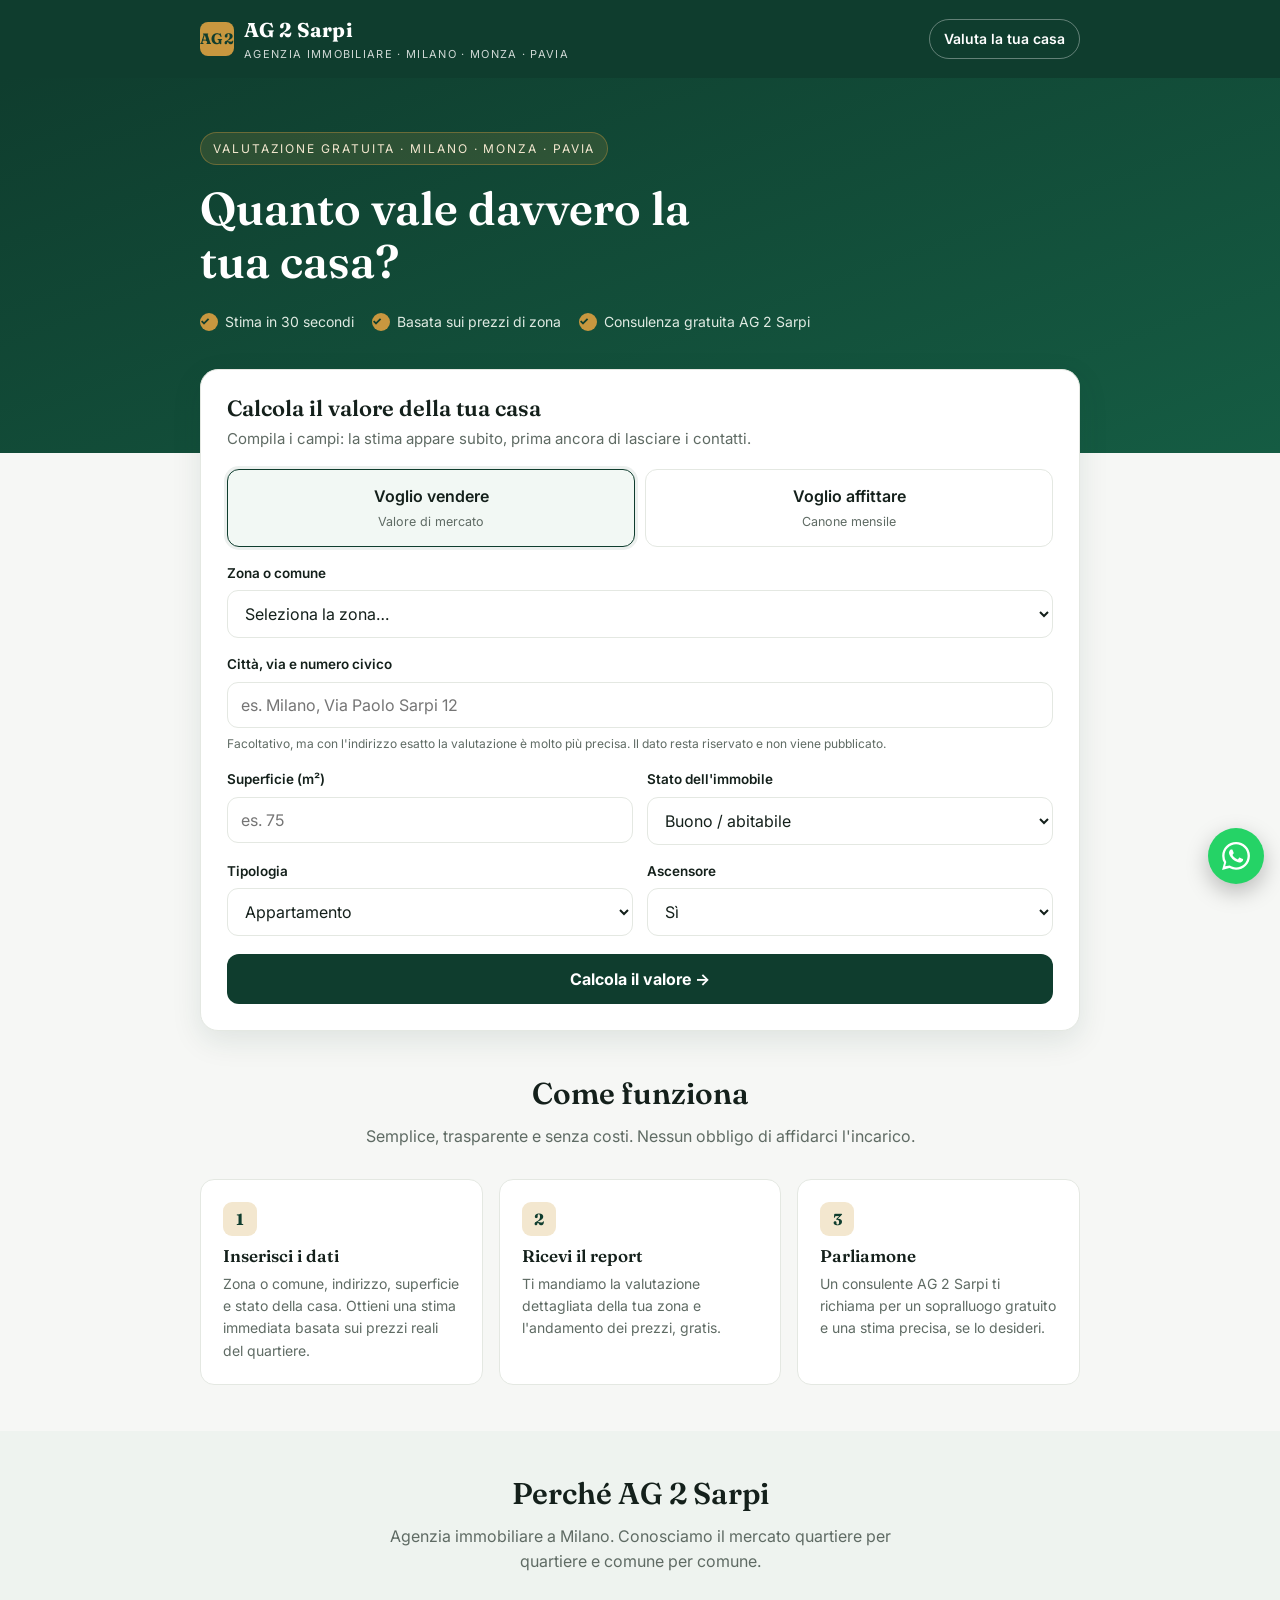
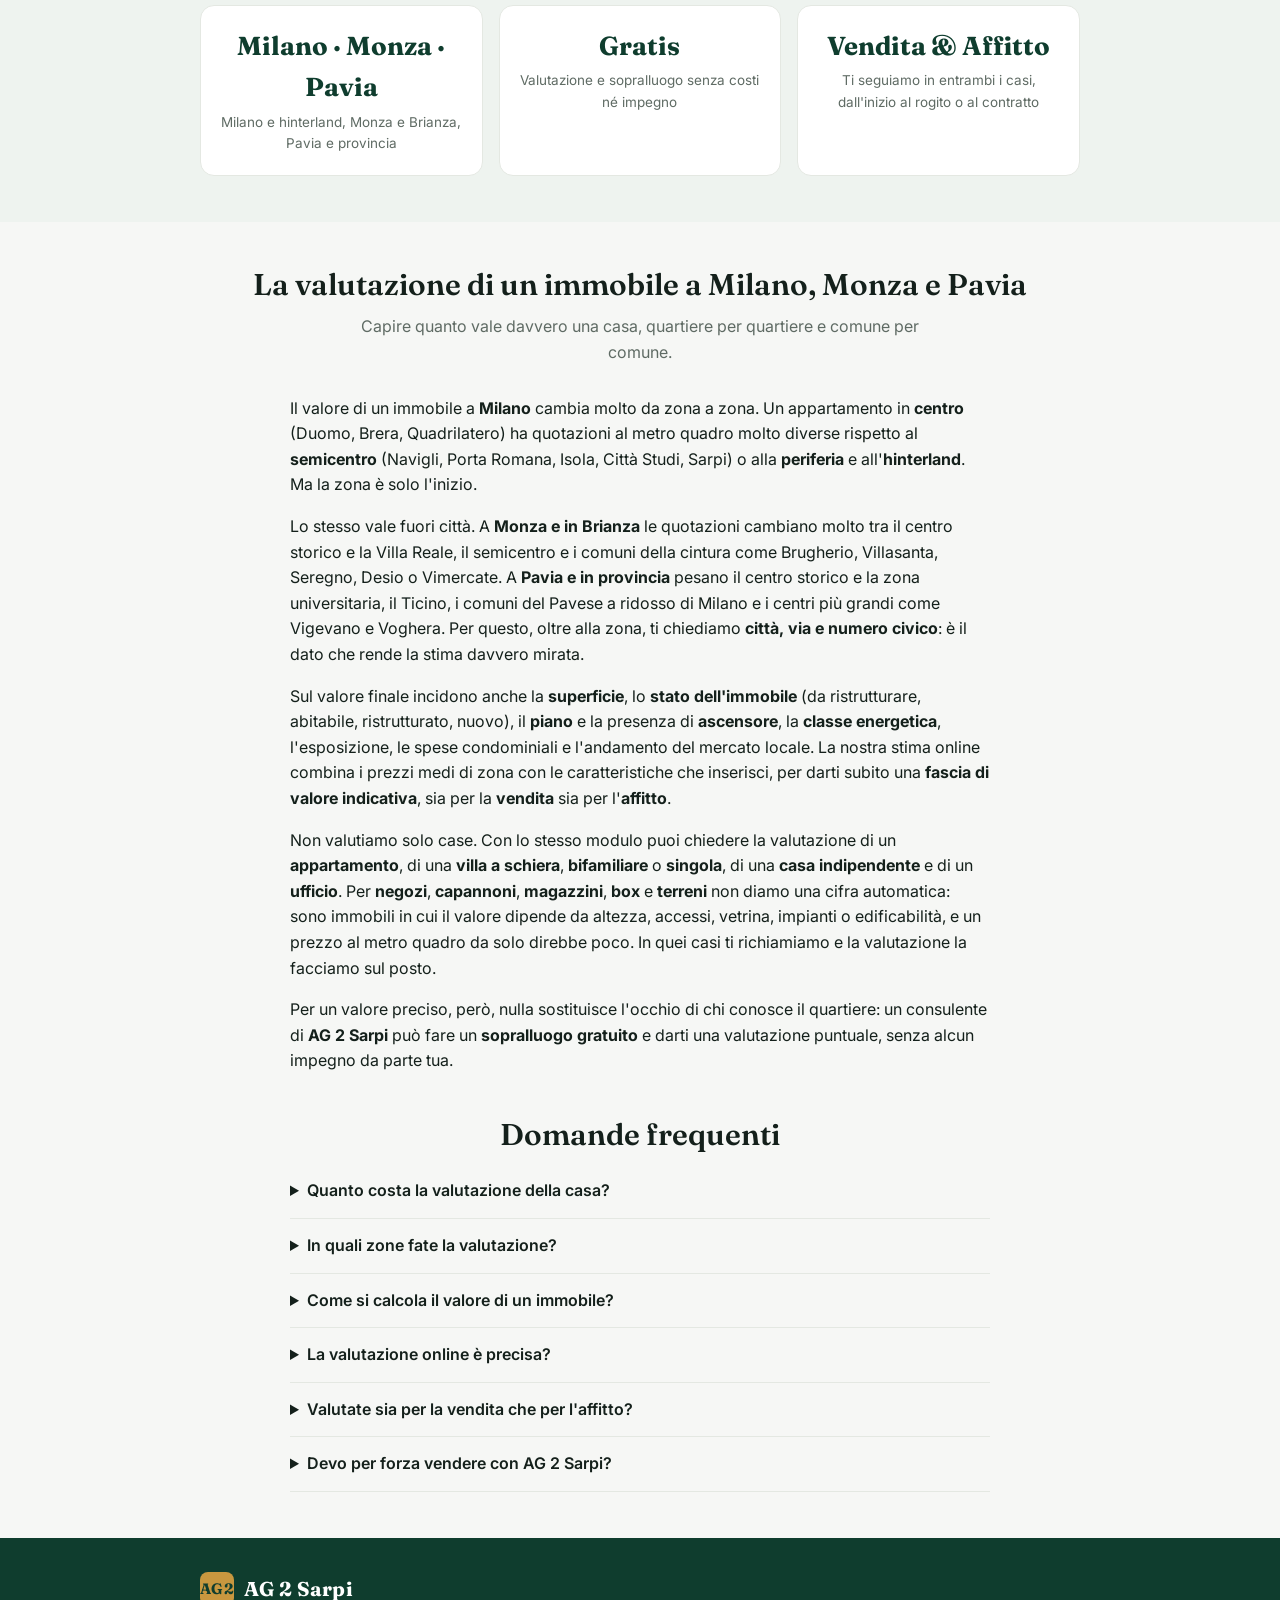
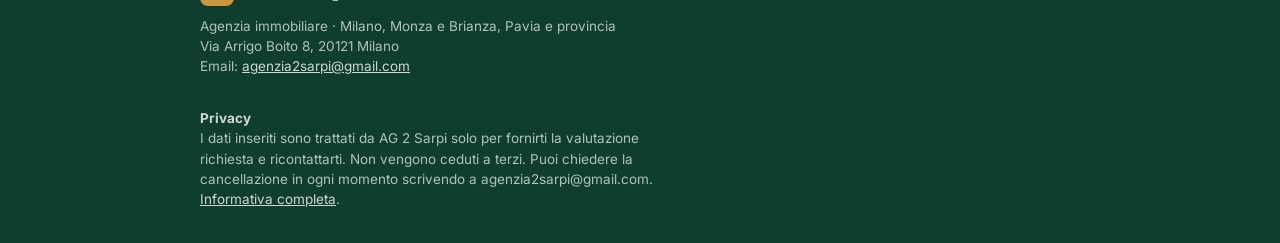
==== commit 4162167d: "Estende la tipologia a 14 voci, con listino uffici e casi da sopralluogo Il campo Tipologia aveva qu" ====
--- a/ag2sarpi/index.html
+++ b/ag2sarpi/index.html
@@ -22,7 +22,7 @@
 <meta name="theme-color" content="#0f3d2e" />
 <title>Valutazione immobile a Milano, Monza e Pavia: quanto vale la tua casa | AG 2 Sarpi</title>
 <meta name="description" content="Valutazione immobile gratuita a Milano, Monza e Brianza, Pavia e provincia: scopri subito, senza impegno, quanto vale la tua casa per vendita o affitto. Stima immediata per zona a cura di AG 2 Sarpi." />
-<meta name="keywords" content="valutazione immobile Milano, valutazione immobile Monza, valutazione immobile Pavia, quanto vale la mia casa, valutazione casa Milano, valutazione casa Monza e Brianza, valutazione casa Pavia, stima immobile Milano, valutazione affitto, agenzia immobiliare Milano" />
+<meta name="keywords" content="valutazione immobile Milano, valutazione immobile Monza, valutazione immobile Pavia, quanto vale la mia casa, valutazione casa Milano, valutazione villa Milano, valutazione ufficio Milano, valutazione capannone, valutazione negozio, valutazione casa Monza e Brianza, valutazione casa Pavia, stima immobile Milano, valutazione affitto, agenzia immobiliare Milano" />
 <meta name="robots" content="index,follow,max-image-preview:large" />
 <meta name="author" content="AG 2 Sarpi" />
 <meta name="geo.region" content="IT-25" />
@@ -116,6 +116,10 @@
   .result .rrange{font-family:'Fraunces',serif;font-size:clamp(26px,6vw,36px);font-weight:700;color:var(--green);margin:6px 0 2px}
   .result .rnote{font-size:13.5px;color:var(--muted)}
   .result .rpermq{font-size:14px;color:var(--ink);margin-top:6px}
+  /* Tipologie che richiedono un sopralluogo: niente cifra, tono diverso */
+  .result.dedicata{background:linear-gradient(160deg,#fdf6e8,#f7edd9);border-color:#e8d4a8}
+  .result.dedicata .rlabel{color:#8a6520}
+  .result.dedicata .rpermq{font-weight:700;color:#6b4d12}
 
   .lead{margin-top:18px;padding-top:18px;border-top:1px dashed var(--hair);display:none}
   .lead.show{display:block}
@@ -316,10 +320,26 @@
         <div class="field">
           <label class="lab" for="tipologia">Tipologia</label>
           <select id="tipologia">
-            <option value="1">Appartamento</option>
-            <option value="1.05">Attico / ultimo piano</option>
-            <option value="1.12">Villa / indipendente</option>
-            <option value="0.9">Piano terra / seminterrato</option>
+            <optgroup label="Residenziale">
+              <option value="appartamento" selected>Appartamento</option>
+              <option value="attico">Attico / ultimo piano</option>
+              <option value="loft">Loft / mansarda</option>
+              <option value="piano_terra">Piano terra / seminterrato</option>
+              <option value="schiera">Villa a schiera</option>
+              <option value="bifamiliare">Villa bifamiliare</option>
+              <option value="singola">Villa singola</option>
+              <option value="indipendente">Casa indipendente / rustico</option>
+            </optgroup>
+            <optgroup label="Uffici">
+              <option value="ufficio">Ufficio / studio</option>
+            </optgroup>
+            <optgroup label="Commerciale e altro">
+              <option value="negozio">Negozio / locale commerciale</option>
+              <option value="capannone">Capannone</option>
+              <option value="magazzino">Magazzino / laboratorio</option>
+              <option value="box">Box / posto auto</option>
+              <option value="terreno">Terreno</option>
+            </optgroup>
           </select>
         </div>
 
@@ -343,6 +363,14 @@
       <div class="rrange" id="rRange">—</div>
       <div class="rpermq" id="rPerMq"></div>
       <div class="rnote">Stima indicativa basata sui prezzi medi della zona. Il valore reale dipende da piano, esposizione, spese condominiali, classe energetica e stato preciso: te lo definiamo noi con un sopralluogo gratuito.</div>
+    </div>
+
+    <!-- Tipologie che una stima automatica non può valutare in modo onesto -->
+    <div class="result dedicata" id="resultDedicata">
+      <div class="rlabel">Serve una valutazione dedicata</div>
+      <div class="rpermq" id="rdTipo"></div>
+      <div class="rnote" id="rdNote"></div>
+      <div class="rnote" style="margin-top:8px">Preferiamo non darti un numero a caso: lasciaci i contatti qui sotto e ti richiamiamo con una valutazione fatta sul posto, gratuita e senza impegno.</div>
     </div>
 
     <!-- LEAD -->
@@ -399,6 +427,7 @@
       <p>Il valore di un immobile a <strong>Milano</strong> cambia molto da zona a zona. Un appartamento in <strong>centro</strong> (Duomo, Brera, Quadrilatero) ha quotazioni al metro quadro molto diverse rispetto al <strong>semicentro</strong> (Navigli, Porta Romana, Isola, Città Studi, Sarpi) o alla <strong>periferia</strong> e all'<strong>hinterland</strong>. Ma la zona è solo l'inizio.</p>
       <p>Lo stesso vale fuori città. A <strong>Monza e in Brianza</strong> le quotazioni cambiano molto tra il centro storico e la Villa Reale, il semicentro e i comuni della cintura come Brugherio, Villasanta, Seregno, Desio o Vimercate. A <strong>Pavia e in provincia</strong> pesano il centro storico e la zona universitaria, il Ticino, i comuni del Pavese a ridosso di Milano e i centri più grandi come Vigevano e Voghera. Per questo, oltre alla zona, ti chiediamo <strong>città, via e numero civico</strong>: è il dato che rende la stima davvero mirata.</p>
       <p>Sul valore finale incidono anche la <strong>superficie</strong>, lo <strong>stato dell'immobile</strong> (da ristrutturare, abitabile, ristrutturato, nuovo), il <strong>piano</strong> e la presenza di <strong>ascensore</strong>, la <strong>classe energetica</strong>, l'esposizione, le spese condominiali e l'andamento del mercato locale. La nostra stima online combina i prezzi medi di zona con le caratteristiche che inserisci, per darti subito una <strong>fascia di valore indicativa</strong>, sia per la <strong>vendita</strong> sia per l'<strong>affitto</strong>.</p>
+      <p>Non valutiamo solo case. Con lo stesso modulo puoi chiedere la valutazione di un <strong>appartamento</strong>, di una <strong>villa a schiera</strong>, <strong>bifamiliare</strong> o <strong>singola</strong>, di una <strong>casa indipendente</strong> e di un <strong>ufficio</strong>. Per <strong>negozi</strong>, <strong>capannoni</strong>, <strong>magazzini</strong>, <strong>box</strong> e <strong>terreni</strong> non diamo una cifra automatica: sono immobili in cui il valore dipende da altezza, accessi, vetrina, impianti o edificabilità, e un prezzo al metro quadro da solo direbbe poco. In quei casi ti richiamiamo e la valutazione la facciamo sul posto.</p>
       <p>Per un valore preciso, però, nulla sostituisce l'occhio di chi conosce il quartiere: un consulente di <strong>AG 2 Sarpi</strong> può fare un <strong>sopralluogo gratuito</strong> e darti una valutazione puntuale, senza alcun impegno da parte tua.</p>
     </div>
 
@@ -487,6 +516,53 @@
     pv_prov:    {vendita:1150,  affitto:6.5}
   };
 
+  /* Gli uffici hanno un mercato proprio: non si ricavano dal residenziale
+     con una percentuale, perché il divario cambia molto da zona a zona
+     (in centro valgono quasi quanto le case, in periferia molto meno).
+     Stessa struttura e stesse chiavi di PREZZI. */
+  var UFFICI = {
+    mi_centro:  {vendita:7000,  affitto:26},
+    mi_centro2: {vendita:7500,  affitto:28},
+    mi_semi:    {vendita:3800,  affitto:17},
+    mi_peri:    {vendita:2200,  affitto:12},
+    mi_hinter:  {vendita:1500,  affitto:9},
+    mz_centro:  {vendita:1800,  affitto:10},
+    mz_semi:    {vendita:1450,  affitto:8.5},
+    mz_peri:    {vendita:1200,  affitto:7},
+    mb_vicino:  {vendita:1300,  affitto:7.5},
+    mb_altro:   {vendita:1100,  affitto:7},
+    pv_centro:  {vendita:1500,  affitto:9},
+    pv_semi:    {vendita:1200,  affitto:7.5},
+    pv_peri:    {vendita:1000,  affitto:6.5},
+    pv_nord:    {vendita:1100,  affitto:7},
+    pv_prov:    {vendita:800,   affitto:5.5}
+  };
+
+  /* Per ogni tipologia: quale listino usare e con quale correzione.
+     - k        -> moltiplicatore sul listino residenziale
+     - tab      -> usa un listino diverso (uffici)
+     - dedicata -> niente stima automatica, si passa al sopralluogo:
+                   sono immobili in cui il valore dipende da fattori che
+                   un modulo non può cogliere (altezza e accessi di un
+                   capannone, vetrina e passaggio di un negozio,
+                   edificabilità di un terreno). */
+  var TIPOLOGIE = {
+    appartamento: {k:1},
+    attico:       {k:1.05},
+    loft:         {k:0.95},
+    piano_terra:  {k:0.90},
+    schiera:      {k:1.05},
+    bifamiliare:  {k:1.08},
+    singola:      {k:1.15},
+    indipendente: {k:1},
+    ufficio:      {tab:'ufficio', k:1},
+    negozio:      {dedicata:'Per i negozi il valore dipende soprattutto da vetrina, passaggio e licenza: una stima automatica al metro quadro sarebbe fuorviante.'},
+    capannone:    {dedicata:'Per i capannoni contano altezza utile, accessi e ribalte, impianti e destinazione d\'uso: un prezzo al metro quadro da solo non dice quasi nulla.'},
+    magazzino:    {dedicata:'Per magazzini e laboratori il valore dipende da accessibilità, altezza e destinazione d\'uso, che cambiano molto il risultato.'},
+    box:          {dedicata:'Box e posti auto non si valutano al metro quadro ma a corpo, e il prezzo cambia molto da via a via.'},
+    terreno:      {dedicata:'Per i terreni tutto dipende dall\'edificabilità e dagli indici del piano urbanistico del comune: va verificato caso per caso.'}
+  };
+
   var $ = function(id){ return document.getElementById(id); };
   var fmtEur = function(n){ return new Intl.NumberFormat('it-IT').format(Math.round(n)); };
 
@@ -503,21 +579,45 @@
 
     var scopo = document.querySelector('input[name="scopo"]:checked').value;
     var stato = parseFloat($('stato').value);
-    var tipo  = parseFloat($('tipologia').value);
     var asc   = parseFloat($('ascensore').value);
-    var base  = PREZZI[zona] ? PREZZI[zona][scopo] : PREZZI.mi_peri[scopo];
-
-    var permq = base * stato * tipo * asc;
+    var tipoSel = $('tipologia');
+    var tipoTxt = tipoSel.options[tipoSel.selectedIndex].text;
+    var tipo = TIPOLOGIE[tipoSel.value] || TIPOLOGIE.appartamento;
+    var zonaTxt = zonaSel.options[zonaSel.selectedIndex].text;
+
+    /* Capannoni, negozi, box e terreni: nessuna cifra automatica,
+       si passa direttamente alla richiesta di sopralluogo. */
+    if(tipo.dedicata){
+      lastValuation = {
+        scopo: scopo, zona: zonaTxt, mq: mq, dedicata: true,
+        stato: $('stato').options[$('stato').selectedIndex].text,
+        tipologia: tipoTxt,
+        ascensore: $('ascensore').options[$('ascensore').selectedIndex].text,
+        indirizzo: $('indirizzo').value.trim()
+      };
+      $('rdTipo').textContent = tipoTxt + ' · ' + mq + ' m² · ' + zonaTxt;
+      $('rdNote').textContent = tipo.dedicata;
+      $('result').classList.remove('show');
+      $('resultDedicata').classList.add('show');
+      $('leadBox').classList.add('show');
+      $('resultDedicata').scrollIntoView({behavior:'smooth', block:'center'});
+      return;
+    }
+
+    var tabella = (tipo.tab === 'ufficio') ? UFFICI : PREZZI;
+    var base = (tabella[zona] || tabella.mi_peri)[scopo];
+
+    var permq = base * stato * tipo.k * asc;
     var totale = permq * mq;
     // fascia +/- 8%
     var low = totale * 0.92, high = totale * 1.08;
 
-    var zonaTxt = zonaSel.options[zonaSel.selectedIndex].text;
     lastValuation = {
       scopo: scopo, zona: zonaTxt, mq: mq,
       stato: $('stato').options[$('stato').selectedIndex].text,
-      tipologia: $('tipologia').options[$('tipologia').selectedIndex].text,
+      tipologia: tipoTxt,
       ascensore: $('ascensore').options[$('ascensore').selectedIndex].text,
+      indirizzo: $('indirizzo').value.trim(),
       permq: Math.round(permq), low: Math.round(low), high: Math.round(high)
     };
 
@@ -530,6 +630,7 @@
       $('rRange').textContent = '€ ' + fmtEur(low) + ' – € ' + fmtEur(high);
       $('rPerMq').textContent = 'Circa € ' + fmtEur(permq) + '/m² · ' + mq + ' m²';
     }
+    $('resultDedicata').classList.remove('show');
     $('result').classList.add('show');
     $('leadBox').classList.add('show');
     $('result').scrollIntoView({behavior:'smooth', block:'center'});
@@ -541,6 +642,10 @@
   Array.prototype.forEach.call(document.querySelectorAll('input[name="scopo"]'), function(r){
     r.addEventListener('change', function(){ if(lastValuation) calcola(); });
   });
+
+  /* Anche la tipologia: passando per esempio a «capannone» il risultato
+     cambia natura, e lasciare a video la cifra precedente confonderebbe. */
+  $('tipologia').addEventListener('change', function(){ if(lastValuation) calcola(); });
 
   // Privacy modal
   function openModal(e){ if(e) e.preventDefault(); $('privacyModal').classList.add('show'); }
@@ -554,6 +659,13 @@
     var m = $('leadMsg');
     m.className = 'msg ' + type;
     m.textContent = text;
+  }
+
+  /* Le tipologie da sopralluogo non hanno una cifra: la mail deve dirlo
+     esplicitamente, non lasciare un importo vuoto o un NaN. */
+  function stimaTesto(p){
+    if(p.dedicata) return 'DA VALUTARE — tipologia che richiede sopralluogo';
+    return '€ ' + fmtEur(p.low) + ' - € ' + fmtEur(p.high) + (p.scopo === 'affitto' ? ' /mese' : '');
   }
 
   function mailtoFallback(payload){
@@ -568,8 +680,7 @@
       'Superficie: ' + payload.mq + ' m²\n' +
       'Stato: ' + payload.stato + '\n' +
       'Tipologia: ' + payload.tipologia + '\n' +
-      'Stima: € ' + fmtEur(payload.low) + ' - € ' + fmtEur(payload.high) +
-        (payload.scopo === 'affitto' ? ' /mese' : '') + '\n'
+      'Stima: ' + stimaTesto(payload) + '\n'
     );
     window.location.href = 'mailto:' + DEST_EMAIL +
       '?subject=' + encodeURIComponent('Nuovo lead valutazione — ' + payload.nome + ' ' + payload.cognome) +
@@ -578,7 +689,7 @@
 
   $('leadForm').addEventListener('submit', function(e){
     e.preventDefault();
-    if(!lastValuation){ showMsg('err','Prima calcola il valore della casa.'); return; }
+    if(!lastValuation){ showMsg('err','Prima premi «Calcola il valore».'); return; }
     var nome = $('nome').value.trim(), cognome = $('cognome').value.trim();
     var tel = $('tel').value.trim(), email = $('email').value.trim();
     if(!nome || !cognome || !tel || !email){ showMsg('err','Compila nome, cognome, telefono ed email.'); return; }
@@ -589,6 +700,7 @@
       indirizzo: $('indirizzo').value.trim(),
       scopo:lastValuation.scopo, zona:lastValuation.zona, mq:lastValuation.mq,
       stato:lastValuation.stato, tipologia:lastValuation.tipologia,
+      dedicata:lastValuation.dedicata,
       low:lastValuation.low, high:lastValuation.high, permq:lastValuation.permq
     };
 
@@ -605,7 +717,8 @@
 
     var data = {
       access_key: WEB3FORMS_ACCESS_KEY,
-      subject: 'Nuovo lead valutazione — ' + nome + ' ' + cognome + ' (' + payload.scopo + ')',
+      subject: 'Nuovo lead valutazione — ' + nome + ' ' + cognome + ' (' + payload.scopo +
+               (payload.dedicata ? ', SOPRALLUOGO: ' + payload.tipologia : '') + ')',
       from_name: 'Valutazione AG 2 Sarpi',
       to: DEST_EMAIL,
       Nome: nome + ' ' + cognome,
@@ -617,8 +730,7 @@
       Superficie_mq: payload.mq,
       Stato: payload.stato,
       Tipologia: payload.tipologia,
-      Stima_min: '€ ' + fmtEur(payload.low) + (payload.scopo==='affitto'?'/mese':''),
-      Stima_max: '€ ' + fmtEur(payload.high) + (payload.scopo==='affitto'?'/mese':''),
+      Stima: stimaTesto(payload),
       Consenso_privacy: 'SI (' + new Date().toISOString() + ')'
     };
 
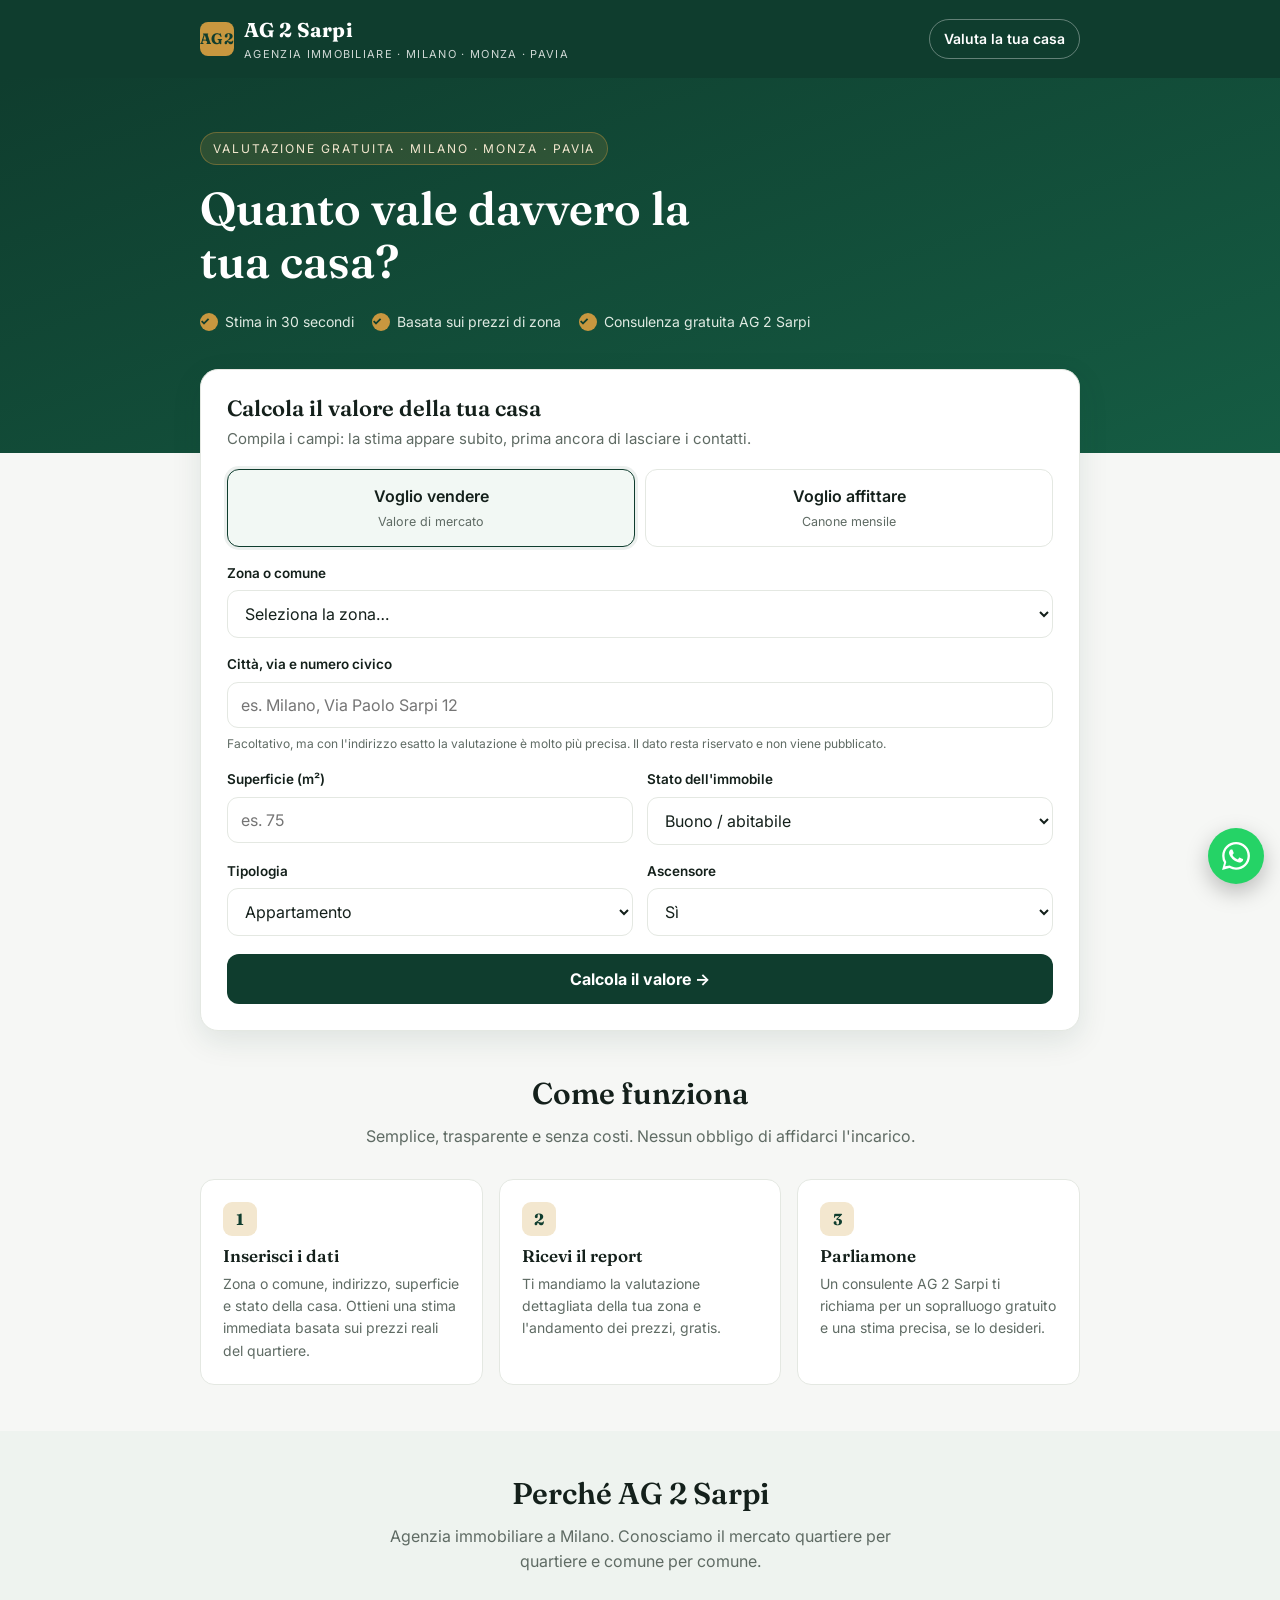
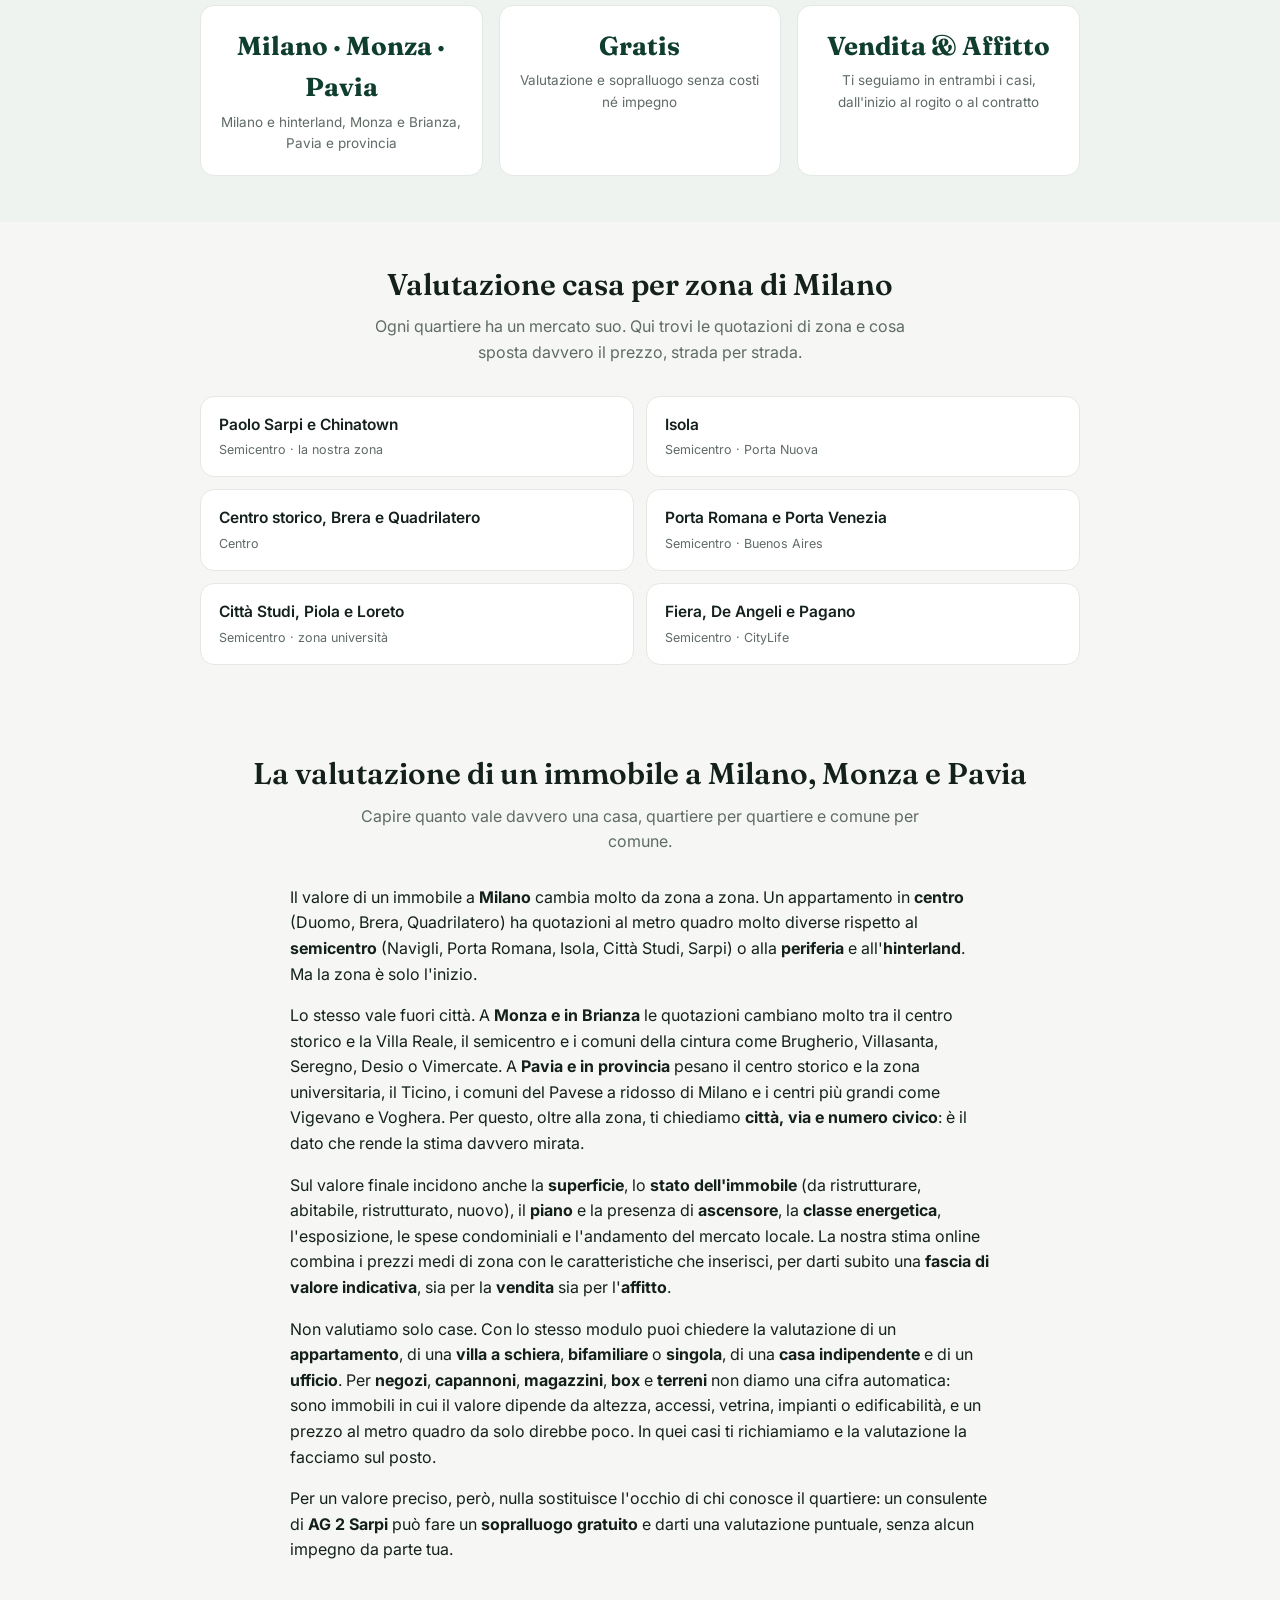
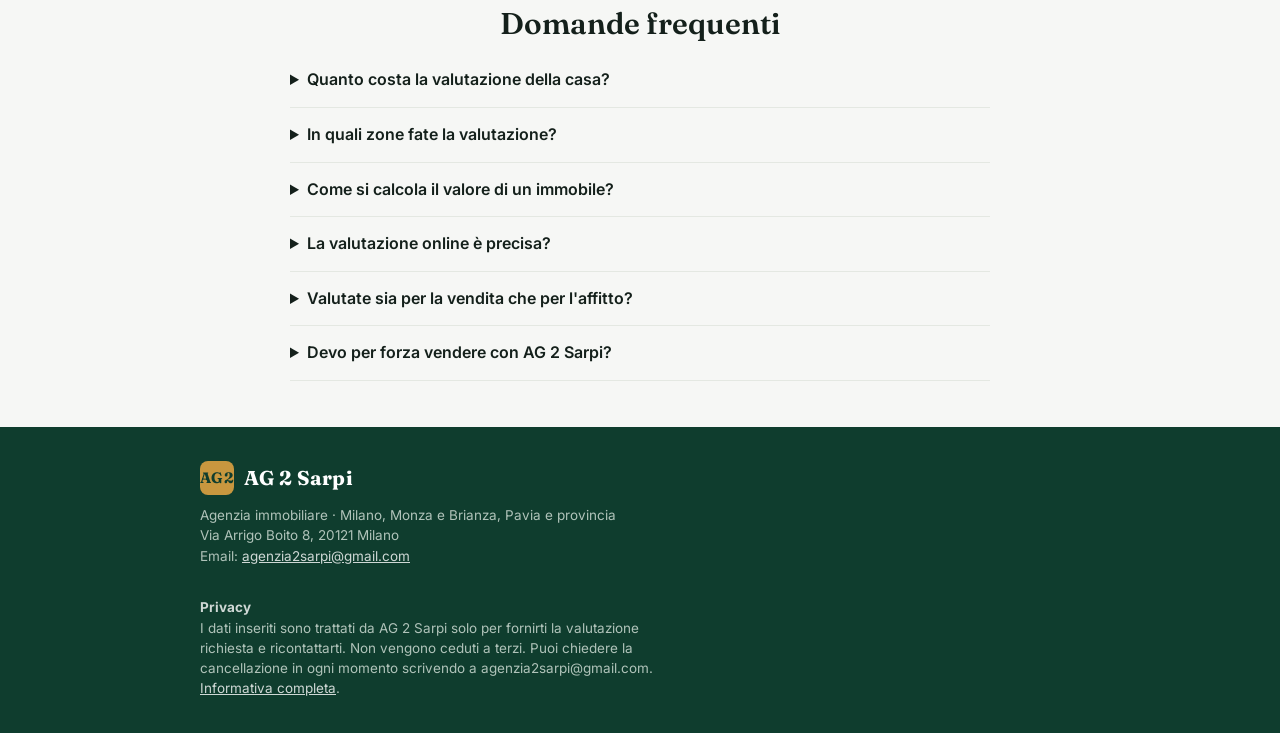
==== commit 1d8a961d: "Aggiunge sei pagine di zona per Milano, con sitemap e link dalla home Il sito era una pagina sola, e" ====
--- a/ag2sarpi/index.html
+++ b/ag2sarpi/index.html
@@ -143,6 +143,11 @@
   .step h3{font-size:17px}
   .step p{font-size:14px;color:var(--muted);margin:0}
 
+  .zone{list-style:none;padding:0;margin:0;display:grid;grid-template-columns:1fr 1fr;gap:12px}
+  .zone a{display:block;background:var(--paper);border:1px solid var(--hair);border-radius:14px;padding:16px 18px;text-decoration:none;font-weight:600;font-size:15.5px;transition:.15s}
+  .zone a:hover{border-color:var(--green-2);box-shadow:var(--shadow)}
+  .zone a small{display:block;font-weight:400;font-size:12.5px;color:var(--muted);margin-top:3px}
+
   .trust{display:grid;grid-template-columns:repeat(3,1fr);gap:16px;margin-top:8px}
   .trust .t{background:var(--paper);border:1px solid var(--hair);border-radius:14px;padding:20px;text-align:center}
   .trust .t .big{font-family:'Fraunces',serif;font-size:26px;color:var(--green);font-weight:700}
@@ -164,7 +169,7 @@
 
   @media(max-width:620px){
     .grid{grid-template-columns:1fr}
-    .steps,.trust{grid-template-columns:1fr}
+    .steps,.trust,.zone{grid-template-columns:1fr}
     .brandbar .bar-cta{display:none}
     .hero{padding:40px 0 110px}
   }
@@ -421,6 +426,21 @@
 
 <section class="block">
   <div class="wrap">
+    <h2>Valutazione casa per zona di Milano</h2>
+    <p class="sub">Ogni quartiere ha un mercato suo. Qui trovi le quotazioni di zona e cosa sposta davvero il prezzo, strada per strada.</p>
+    <ul class="zone">
+      <li><a href="/valutazione-casa-paolo-sarpi-milano">Paolo Sarpi e Chinatown<small>Semicentro · la nostra zona</small></a></li>
+      <li><a href="/valutazione-casa-isola-milano">Isola<small>Semicentro · Porta Nuova</small></a></li>
+      <li><a href="/valutazione-casa-centro-brera-milano">Centro storico, Brera e Quadrilatero<small>Centro</small></a></li>
+      <li><a href="/valutazione-casa-porta-romana-venezia-milano">Porta Romana e Porta Venezia<small>Semicentro · Buenos Aires</small></a></li>
+      <li><a href="/valutazione-casa-citta-studi-milano">Città Studi, Piola e Loreto<small>Semicentro · zona università</small></a></li>
+      <li><a href="/valutazione-casa-fiera-de-angeli-milano">Fiera, De Angeli e Pagano<small>Semicentro · CityLife</small></a></li>
+    </ul>
+  </div>
+</section>
+
+<section class="block">
+  <div class="wrap">
     <h2>La valutazione di un immobile a Milano, Monza e Pavia</h2>
     <p class="sub">Capire quanto vale davvero una casa, quartiere per quartiere e comune per comune.</p>
     <div style="max-width:70ch;margin:0 auto;color:var(--ink)">
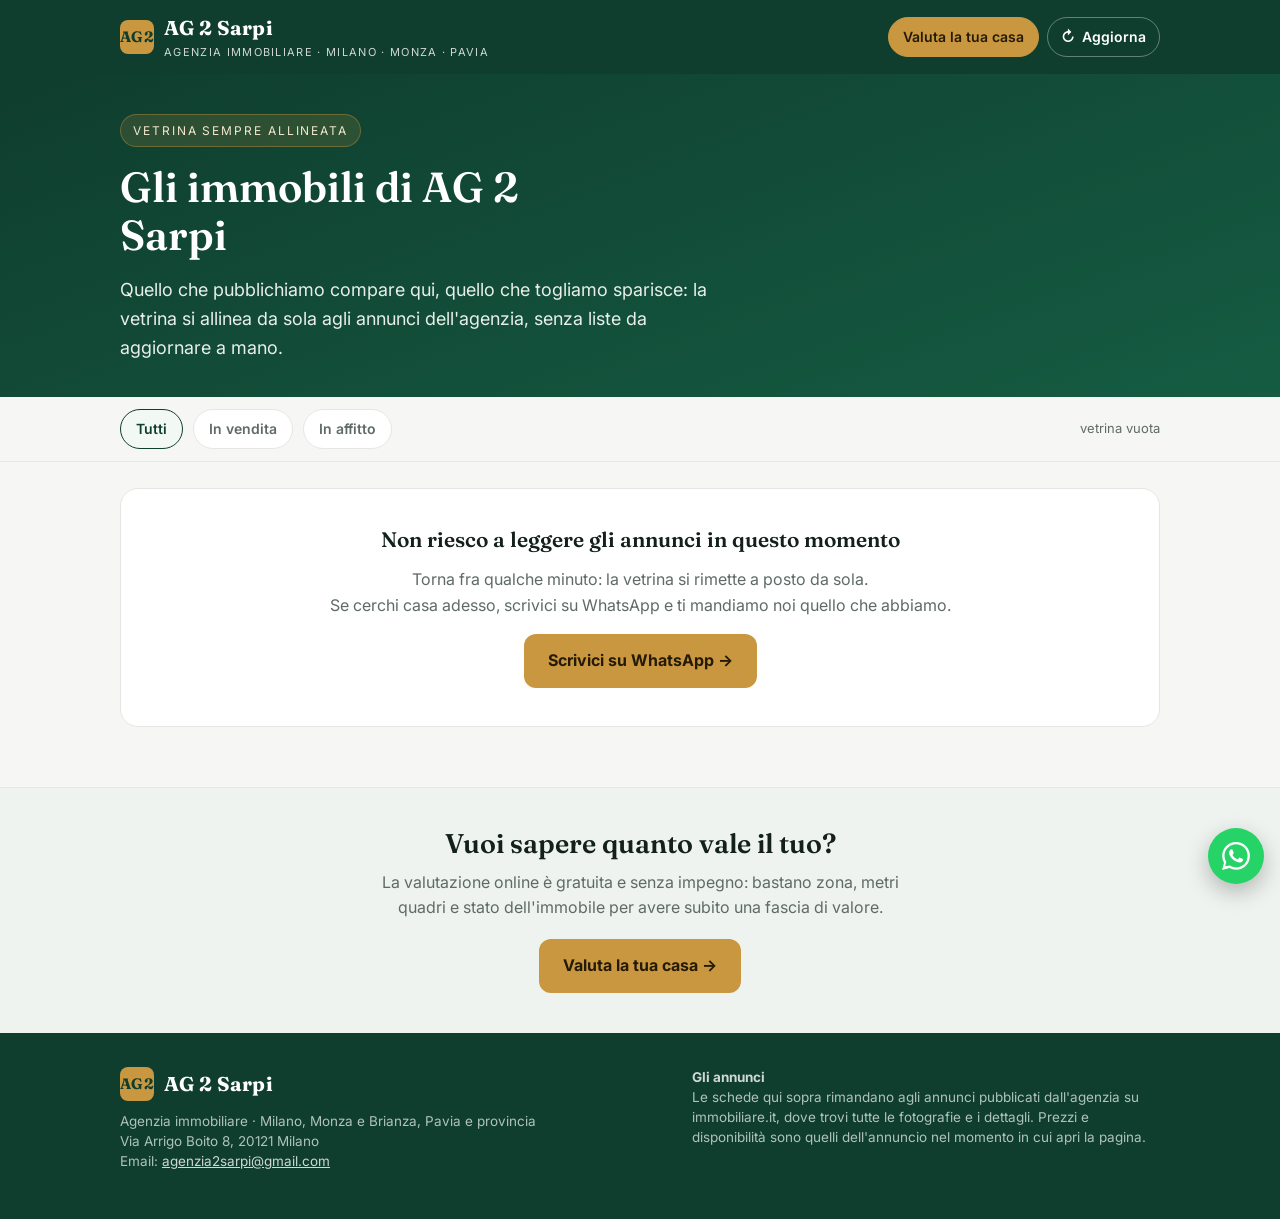
==== commit 533e1ee7: "Il sito si apre sugli immobili, allineati da soli a immobiliare.it La pagina di apertura di ag2sarpi" ====
--- a/ag2sarpi/index.html
+++ b/ag2sarpi/index.html
@@ -3,12 +3,8 @@
 <head>
 <meta charset="UTF-8" />
 <meta name="viewport" content="width=device-width, initial-scale=1.0" />
-<!-- Verifica Google Search Console. Google accetta più tag di verifica:
-     il primo è preesistente, il secondo è dell'account agenzia2sarpi@gmail.com. -->
 <meta name="google-site-verification" content="up3-zzxxp91RVxka8OjavHx7q2_2skAoMI35DKPZGkg" />
 <meta name="google-site-verification" content="uEk0bdVdeu6KMX-tmNRgzQwQfEXuClLaqEMm0Rn_UoY" />
-<!-- Icone: SVG per i browser moderni, ICO/PNG per Google, apple-touch-icon
-     per la schermata Home di iPhone e iPad, manifest per Android. -->
 <link rel="icon" type="image/svg+xml" href="/favicon.svg" />
 <link rel="icon" type="image/png" sizes="48x48" href="/favicon-48.png" />
 <link rel="icon" type="image/png" sizes="32x32" href="/favicon-32.png" />
@@ -20,23 +16,17 @@
 <meta name="apple-mobile-web-app-status-bar-style" content="black-translucent" />
 <link rel="manifest" href="/site.webmanifest" />
 <meta name="theme-color" content="#0f3d2e" />
-<title>Valutazione immobile a Milano, Monza e Pavia: quanto vale la tua casa | AG 2 Sarpi</title>
-<meta name="description" content="Valutazione immobile gratuita a Milano, Monza e Brianza, Pavia e provincia: scopri subito, senza impegno, quanto vale la tua casa per vendita o affitto. Stima immediata per zona a cura di AG 2 Sarpi." />
-<meta name="keywords" content="valutazione immobile Milano, valutazione immobile Monza, valutazione immobile Pavia, quanto vale la mia casa, valutazione casa Milano, valutazione villa Milano, valutazione ufficio Milano, valutazione capannone, valutazione negozio, valutazione casa Monza e Brianza, valutazione casa Pavia, stima immobile Milano, valutazione affitto, agenzia immobiliare Milano" />
+<title>Immobili in vendita e in affitto a Milano | AG 2 Sarpi</title>
+<meta name="description" content="Gli immobili di AG 2 Sarpi a Milano, Monza e Pavia: appartamenti, case e uffici in vendita e in affitto. La vetrina si aggiorna da sola con gli annunci pubblicati dall'agenzia." />
 <meta name="robots" content="index,follow,max-image-preview:large" />
 <meta name="author" content="AG 2 Sarpi" />
-<meta name="geo.region" content="IT-25" />
-<meta name="geo.placename" content="Milano, Monza, Pavia" />
 <link rel="canonical" href="https://ag2sarpi.com/" />
 <meta property="og:type" content="website" />
 <meta property="og:site_name" content="AG 2 Sarpi" />
 <meta property="og:url" content="https://ag2sarpi.com/" />
-<meta property="og:title" content="Valutazione immobile a Milano, Monza e Pavia: quanto vale la tua casa | AG 2 Sarpi" />
-<meta property="og:description" content="Valutazione immediata e gratuita della tua casa a Milano, Monza e Brianza, Pavia e provincia, per vendita o affitto. Stima per zona, senza impegno." />
+<meta property="og:title" content="Immobili in vendita e in affitto a Milano | AG 2 Sarpi" />
+<meta property="og:description" content="La vetrina di AG 2 Sarpi: gli immobili disponibili a Milano, Monza e Pavia, sempre allineati agli annunci pubblicati." />
 <meta property="og:locale" content="it_IT" />
-<meta name="twitter:card" content="summary_large_image" />
-<meta name="twitter:title" content="Valutazione immobile a Milano, Monza e Pavia: quanto vale la tua casa | AG 2 Sarpi" />
-<meta name="twitter:description" content="Stima immediata e gratuita del valore della tua casa a Milano, Monza e Pavia, per vendita o affitto." />
 <link rel="preconnect" href="https://fonts.googleapis.com">
 <link rel="preconnect" href="https://fonts.gstatic.com" crossorigin>
 <link href="https://fonts.googleapis.com/css2?family=Fraunces:opsz,wght@9..144,500;9..144,600;9..144,700&family=Inter:wght@300;400;500;600;700&display=swap" rel="stylesheet">
@@ -52,126 +42,104 @@
     --gold:#c8973f;
     --gold-soft:#f3e7cf;
     --whatsapp:#25D366;
-    --ok:#0f7a4d;
     --shadow:0 10px 30px rgba(15,61,46,.10);
   }
   *{box-sizing:border-box}
   html,body{margin:0;padding:0}
   body{
-    background:var(--bg);
-    color:var(--ink);
+    background:var(--bg);color:var(--ink);
     font-family:'Inter',system-ui,-apple-system,Segoe UI,Roboto,Helvetica,Arial,sans-serif;
     font-size:16px;line-height:1.6;-webkit-font-smoothing:antialiased;text-rendering:optimizeLegibility;
   }
   h1,h2,h3{font-family:'Fraunces',Georgia,serif;line-height:1.15;margin:0 0 .4em;font-weight:600}
   a{color:inherit}
-  .wrap{max-width:920px;margin:0 auto;padding:0 20px}
-  .brandbar{background:var(--green);color:#fff}
-  .brandbar .wrap{display:flex;align-items:center;justify-content:space-between;padding:14px 20px;gap:12px}
-  .logo{display:flex;align-items:center;gap:10px;font-family:'Fraunces',serif;font-weight:700;font-size:20px;letter-spacing:.3px}
-  .logo .mark{width:34px;height:34px;border-radius:8px;background:var(--gold);color:var(--green);display:grid;place-items:center;font-weight:700;font-size:15px}
+  .wrap{max-width:1080px;margin:0 auto;padding:0 20px}
+
+  .brandbar{background:var(--green);color:#fff;position:sticky;top:0;z-index:30}
+  .brandbar .wrap{display:flex;align-items:center;gap:12px;padding:12px 20px}
+  .logo{display:flex;align-items:center;gap:10px;font-family:'Fraunces',serif;font-weight:700;font-size:20px;letter-spacing:.3px;text-decoration:none;color:#fff}
+  .logo .mark{width:34px;height:34px;border-radius:8px;background:var(--gold);color:var(--green);display:grid;place-items:center;font-weight:700;font-size:15px;flex:none}
   .brandbar small{display:block;font-family:'Inter';font-weight:400;font-size:11px;opacity:.8;letter-spacing:.12em;text-transform:uppercase}
+  .barnav{margin-left:auto;display:flex;align-items:center;gap:8px}
   .bar-cta{font-size:14px;font-weight:600;color:#fff;text-decoration:none;border:1px solid rgba(255,255,255,.35);padding:8px 14px;border-radius:999px;white-space:nowrap}
-
-  .hero{background:linear-gradient(160deg,var(--green) 0%,var(--green-2) 100%);color:#fff;padding:54px 0 120px;position:relative;overflow:hidden}
-  .hero .eyebrow{display:inline-block;font-size:12px;letter-spacing:.16em;text-transform:uppercase;color:var(--gold-soft);background:rgba(200,151,63,.16);border:1px solid rgba(200,151,63,.4);padding:6px 12px;border-radius:999px;margin-bottom:18px}
-  .hero h1{font-size:clamp(30px,6vw,46px);color:#fff;max-width:16ch}
-  .hero p.lead{font-size:clamp(16px,2.4vw,19px);max-width:52ch;color:#e8efe9;margin:.2em 0 0}
-  .hero .reassure{margin-top:22px;display:flex;flex-wrap:wrap;gap:10px 18px;font-size:14px;color:#dfeae2}
-  .hero .reassure span{display:flex;align-items:center;gap:7px}
-  .tick{width:18px;height:18px;border-radius:50%;background:var(--gold);color:var(--green);display:grid;place-items:center;font-size:11px;font-weight:800;flex:none}
-
-  .card{background:var(--paper);border:1px solid var(--hair);border-radius:18px;box-shadow:var(--shadow)}
-  .tool{margin-top:-84px;position:relative;z-index:3;padding:26px}
-  .tool h2{font-size:22px}
-  .tool .sub{color:var(--muted);margin:-.2em 0 18px;font-size:15px}
-
-  .seg{display:grid;grid-template-columns:1fr 1fr;gap:10px;margin-bottom:16px}
-  .seg input{position:absolute;opacity:0;pointer-events:none}
-  .seg label{display:flex;flex-direction:column;gap:2px;text-align:center;border:1.5px solid var(--hair);border-radius:12px;padding:14px 10px;cursor:pointer;font-weight:600;transition:.15s;background:#fff}
-  .seg label small{font-weight:400;color:var(--muted);font-size:12.5px}
-  .seg input:checked + label{border-color:var(--green);background:#f2f8f4;box-shadow:0 0 0 3px rgba(15,61,46,.08)}
-
-  .grid{display:grid;grid-template-columns:1fr 1fr;gap:14px}
-  .field{display:flex;flex-direction:column;gap:6px;margin-bottom:2px}
-  .field.full{grid-column:1 / -1}
-  label.lab{font-size:13.5px;font-weight:600;color:var(--ink)}
-  input[type=text],input[type=number],input[type=tel],input[type=email],select{
-    width:100%;padding:12px 13px;border:1.5px solid var(--hair);border-radius:11px;font-size:16px;font-family:inherit;background:#fff;color:var(--ink);transition:.15s
-  }
-  input:focus,select:focus{outline:none;border-color:var(--green-2);box-shadow:0 0 0 3px rgba(21,92,67,.12)}
-  .hint{font-size:12px;color:var(--muted)}
-
-  .btn{appearance:none;border:none;cursor:pointer;font-family:inherit;font-weight:700;font-size:16px;border-radius:12px;padding:15px 20px;width:100%;transition:.15s;display:inline-flex;align-items:center;justify-content:center;gap:9px}
-  .btn-primary{background:var(--gold);color:#241a06}
-  .btn-primary:hover{filter:brightness(1.05)}
-  .btn-green{background:var(--green);color:#fff}
-  .btn-green:hover{background:var(--green-2)}
-  .btn[disabled]{opacity:.55;cursor:not-allowed}
-
-  .result{margin-top:20px;border-radius:14px;padding:22px;background:linear-gradient(160deg,#f2f8f4,#ecf4ee);border:1px solid #d7e7dd;display:none}
-  .result.show{display:block;animation:pop .35s ease}
-  @keyframes pop{from{opacity:0;transform:translateY(8px)}to{opacity:1;transform:none}}
-  .result .rlabel{font-size:13px;text-transform:uppercase;letter-spacing:.12em;color:var(--green-2);font-weight:700}
-  .result .rrange{font-family:'Fraunces',serif;font-size:clamp(26px,6vw,36px);font-weight:700;color:var(--green);margin:6px 0 2px}
-  .result .rnote{font-size:13.5px;color:var(--muted)}
-  .result .rpermq{font-size:14px;color:var(--ink);margin-top:6px}
-  /* Tipologie che richiedono un sopralluogo: niente cifra, tono diverso */
-  .result.dedicata{background:linear-gradient(160deg,#fdf6e8,#f7edd9);border-color:#e8d4a8}
-  .result.dedicata .rlabel{color:#8a6520}
-  .result.dedicata .rpermq{font-weight:700;color:#6b4d12}
-
-  .lead{margin-top:18px;padding-top:18px;border-top:1px dashed var(--hair);display:none}
-  .lead.show{display:block}
-  .lead h3{font-size:19px}
-  .lead p.why{color:var(--muted);font-size:14.5px;margin-top:-.2em}
-
-  .consent{display:flex;gap:10px;align-items:flex-start;margin:6px 0 14px;font-size:13px;color:var(--muted)}
-  .consent input{margin-top:3px;width:18px;height:18px;flex:none}
-  .consent a{color:var(--green-2);text-decoration:underline}
-
-  .msg{display:none;margin-top:12px;padding:13px 15px;border-radius:11px;font-size:14.5px}
-  .msg.ok{display:block;background:#e7f6ee;border:1px solid #bfe6cf;color:#0c5b39}
-  .msg.err{display:block;background:#fdecec;border:1px solid #f5c2c2;color:#a01414}
-
-  section.block{padding:46px 0}
-  .block h2{font-size:clamp(22px,4vw,30px);text-align:center}
-  .block .sub{text-align:center;color:var(--muted);max-width:56ch;margin:0 auto 30px}
-  .steps{display:grid;grid-template-columns:repeat(3,1fr);gap:16px}
-  .step{background:var(--paper);border:1px solid var(--hair);border-radius:14px;padding:22px}
-  .step .n{width:34px;height:34px;border-radius:9px;background:var(--gold-soft);color:var(--green);display:grid;place-items:center;font-weight:700;font-family:'Fraunces',serif;margin-bottom:10px}
-  .step h3{font-size:17px}
-  .step p{font-size:14px;color:var(--muted);margin:0}
-
-  .zone{list-style:none;padding:0;margin:0;display:grid;grid-template-columns:1fr 1fr;gap:12px}
-  .zone a{display:block;background:var(--paper);border:1px solid var(--hair);border-radius:14px;padding:16px 18px;text-decoration:none;font-weight:600;font-size:15.5px;transition:.15s}
-  .zone a:hover{border-color:var(--green-2);box-shadow:var(--shadow)}
-  .zone a small{display:block;font-weight:400;font-size:12.5px;color:var(--muted);margin-top:3px}
-
-  .trust{display:grid;grid-template-columns:repeat(3,1fr);gap:16px;margin-top:8px}
-  .trust .t{background:var(--paper);border:1px solid var(--hair);border-radius:14px;padding:20px;text-align:center}
-  .trust .t .big{font-family:'Fraunces',serif;font-size:26px;color:var(--green);font-weight:700}
-  .trust .t p{margin:.2em 0 0;font-size:13.5px;color:var(--muted)}
+  .bar-cta.pieno{background:var(--gold);border-color:var(--gold);color:#241a06}
+  /* Pulsante Aggiorna: sul telefono l'icona sulla schermata Home non ha la barra
+     del browser, quindi senza questo non c'e' modo di forzare il ricaricamento. */
+  .ricarica{display:inline-flex;align-items:center;gap:7px;font:inherit;font-size:14px;font-weight:600;
+    color:#fff;background:transparent;border:1px solid rgba(255,255,255,.35);border-radius:999px;
+    padding:8px 13px;cursor:pointer;white-space:nowrap}
+  .ricarica:disabled{opacity:.6;cursor:default}
+  .ricarica .segno{display:inline-block;font-size:15px;line-height:1}
+  .ricarica.gira .segno{animation:giro .8s linear infinite}
+  @keyframes giro{to{transform:rotate(360deg)}}
+
+  .hero{background:linear-gradient(160deg,var(--green) 0%,var(--green-2) 100%);color:#fff;padding:40px 0 34px}
+  .hero .eyebrow{display:inline-block;font-size:12px;letter-spacing:.16em;text-transform:uppercase;color:var(--gold-soft);background:rgba(200,151,63,.16);border:1px solid rgba(200,151,63,.4);padding:6px 12px;border-radius:999px;margin-bottom:16px}
+  .hero h1{font-size:clamp(28px,5.4vw,42px);color:#fff;max-width:18ch}
+  .hero p.lead{font-size:clamp(15px,2.2vw,18px);max-width:56ch;color:#e8efe9;margin:.2em 0 0}
+
+  .barra{position:sticky;top:58px;z-index:20;background:var(--bg);border-bottom:1px solid var(--hair);padding:12px 0}
+  .barra .wrap{display:flex;align-items:center;gap:10px;flex-wrap:wrap}
+  .filtro{font:inherit;font-size:14px;font-weight:600;border:1.5px solid var(--hair);background:#fff;color:var(--muted);
+    border-radius:999px;padding:8px 15px;cursor:pointer;transition:.15s}
+  .filtro.att{border-color:var(--green);background:#f2f8f4;color:var(--green)}
+  .stato{margin-left:auto;font-size:13px;color:var(--muted);text-align:right}
+  .stato b{color:var(--ink)}
+  .stato .vecchio{color:#8a6520}
+
+  main{padding:26px 0 60px}
+  .vetrina{display:grid;grid-template-columns:repeat(auto-fill,minmax(280px,1fr));gap:20px}
+
+  .imm{background:var(--paper);border:1px solid var(--hair);border-radius:18px;overflow:hidden;
+    box-shadow:var(--shadow);display:flex;flex-direction:column;text-decoration:none;color:inherit;transition:.18s}
+  .imm:hover{transform:translateY(-2px);box-shadow:0 16px 36px rgba(15,61,46,.14)}
+  .imm .foto{aspect-ratio:4/3;background:#e9efe9 center/cover no-repeat;position:relative}
+  .imm .foto .senza{position:absolute;inset:0;display:grid;place-items:center;color:#9aa79f;font-size:13px}
+  .imm .tag{position:absolute;top:12px;left:12px;background:rgba(15,61,46,.92);color:#fff;font-size:11.5px;
+    font-weight:700;letter-spacing:.08em;text-transform:uppercase;padding:5px 10px;border-radius:999px}
+  .imm .corpo{padding:16px 17px 18px;display:flex;flex-direction:column;gap:6px;flex:1}
+  .imm .prezzo{font-family:'Fraunces',serif;font-size:23px;font-weight:700;color:var(--green)}
+  .imm .prezzo small{font-family:'Inter';font-size:13px;font-weight:500;color:var(--muted)}
+  .imm .tit{font-size:15px;font-weight:600;line-height:1.35}
+  .imm .zona{font-size:13.5px;color:var(--muted)}
+  .imm .dati{display:flex;flex-wrap:wrap;gap:12px;font-size:13px;color:var(--muted);margin-top:auto;padding-top:10px;border-top:1px solid var(--hair)}
+  .imm .dati b{color:var(--ink)}
+  .imm .apri{font-size:13.5px;font-weight:600;color:var(--green-2)}
+
+  .avviso{background:#fdf6e8;border:1px solid #e8d4a8;color:#6b4d12;border-radius:14px;padding:16px 18px;font-size:14.5px;margin-bottom:20px}
+  .avviso b{display:block;margin-bottom:3px;color:#5a3f0d}
+  .vuoto{background:var(--paper);border:1px solid var(--hair);border-radius:18px;padding:38px 24px;text-align:center;color:var(--muted)}
+  .vuoto h2{font-size:21px;color:var(--ink)}
+  .scheletro{background:var(--paper);border:1px solid var(--hair);border-radius:18px;height:330px;
+    background-image:linear-gradient(100deg,#fff 30%,#f1f4f1 50%,#fff 70%);background-size:300% 100%;
+    animation:onda 1.4s ease infinite}
+  @keyframes onda{to{background-position:-140% 0}}
+
+  .fascia{background:#eef3ef;border-top:1px solid var(--hair);padding:40px 0;text-align:center}
+  .fascia h2{font-size:clamp(21px,3.6vw,27px)}
+  .fascia p{color:var(--muted);max-width:56ch;margin:0 auto 18px}
+  .btn-oro{display:inline-block;background:var(--gold);color:#241a06;font-weight:700;text-decoration:none;
+    padding:14px 24px;border-radius:12px}
 
   footer{background:var(--green);color:#d9e5dd;padding:34px 0;font-size:13.5px}
   footer .wrap{display:flex;flex-wrap:wrap;gap:18px;justify-content:space-between;align-items:flex-start}
   footer a{color:#fff}
   footer .fnote{max-width:52ch;opacity:.8;line-height:1.5}
-
-  .float-wa{position:fixed;right:16px;bottom:16px;background:var(--whatsapp);color:#fff;width:56px;height:56px;border-radius:50%;display:grid;place-items:center;box-shadow:0 8px 22px rgba(0,0,0,.25);z-index:20;text-decoration:none;font-size:26px}
-
-  .modal{position:fixed;inset:0;background:rgba(10,20,15,.55);display:none;align-items:center;justify-content:center;z-index:40;padding:18px}
-  .modal.show{display:flex}
-  .modal .box{background:#fff;border-radius:16px;max-width:640px;max-height:86vh;overflow:auto;padding:26px}
-  .modal h3{font-size:20px}
-  .modal p, .modal li{font-size:13.5px;color:var(--muted)}
-  .modal .close{float:right;cursor:pointer;font-size:22px;line-height:1;color:var(--muted);border:none;background:none}
+  .float-wa{position:fixed;right:16px;bottom:16px;background:var(--whatsapp);color:#fff;width:56px;height:56px;
+    border-radius:50%;display:grid;place-items:center;box-shadow:0 8px 22px rgba(0,0,0,.25);z-index:25;text-decoration:none}
 
   @media(max-width:620px){
-    .grid{grid-template-columns:1fr}
-    .steps,.trust,.zone{grid-template-columns:1fr}
-    .brandbar .bar-cta{display:none}
-    .hero{padding:40px 0 110px}
+    .brandbar .wrap{padding:10px 16px}
+    .logo{font-size:16px}
+    .logo small{display:none}
+    /* la valutazione e' il motivo per cui la gente chiama: sul telefono si
+       accorcia, non si nasconde */
+    .bar-cta{font-size:12.5px;padding:7px 11px}
+    .bar-cta.testo-lungo .lungo{display:none}
+    .ricarica{padding:7px 10px}
+    .ricarica .parola{display:none}
+    .barra{top:52px}
+    .stato{margin-left:0;width:100%;text-align:left}
   }
 </style>
 
@@ -180,43 +148,15 @@
   "@context": "https://schema.org",
   "@type": "RealEstateAgent",
   "name": "AG 2 Sarpi",
-  "description": "Agenzia immobiliare a Milano specializzata nella valutazione, vendita e locazione di immobili a Milano, Monza e Brianza, Pavia e provincia. Valutazione gratuita della casa per zona.",
+  "description": "Agenzia immobiliare a Milano: immobili in vendita e in affitto a Milano, Monza e Brianza, Pavia e provincia, e valutazione gratuita della casa.",
   "url": "https://ag2sarpi.com/",
   "email": "agenzia2sarpi@gmail.com",
   "telephone": "+39 340 194 0666",
+  "address": { "@type": "PostalAddress", "streetAddress": "Via Arrigo Boito 8", "postalCode": "20121", "addressLocality": "Milano", "addressRegion": "MI", "addressCountry": "IT" },
   "areaServed": [
     { "@type": "City", "name": "Milano" },
     { "@type": "City", "name": "Monza" },
-    { "@type": "City", "name": "Pavia" },
-    { "@type": "AdministrativeArea", "name": "Città metropolitana di Milano" },
-    { "@type": "AdministrativeArea", "name": "Provincia di Monza e della Brianza" },
-    { "@type": "AdministrativeArea", "name": "Provincia di Pavia" }
-  ],
-  "address": { "@type": "PostalAddress", "streetAddress": "Via Arrigo Boito 8", "postalCode": "20121", "addressLocality": "Milano", "addressRegion": "MI", "addressCountry": "IT" },
-  "priceRange": "Valutazione gratuita",
-  "makesOffer": {
-    "@type": "Offer",
-    "itemOffered": { "@type": "Service", "name": "Valutazione immobiliare gratuita a Milano, Monza e Pavia", "serviceType": "Valutazione immobile" }
-  }
-}
-</script>
-<script type="application/ld+json">
-{
-  "@context": "https://schema.org",
-  "@type": "FAQPage",
-  "mainEntity": [
-    { "@type": "Question", "name": "Quanto costa la valutazione della casa?",
-      "acceptedAnswer": { "@type": "Answer", "text": "La valutazione online è gratuita e senza impegno. Anche l'eventuale sopralluogo di un consulente AG 2 Sarpi per una stima precisa è gratuito." } },
-    { "@type": "Question", "name": "In quali zone fate la valutazione?",
-      "acceptedAnswer": { "@type": "Answer", "text": "Valutiamo immobili a Milano città e hinterland, a Monza e in Brianza, a Pavia e in provincia. Puoi scegliere la zona dall'elenco e indicare città, via e numero civico per una stima più precisa." } },
-    { "@type": "Question", "name": "Come si calcola il valore di un immobile?",
-      "acceptedAnswer": { "@type": "Answer", "text": "Il valore dipende dai prezzi medi al metro quadro della zona o del comune, dalla superficie, dallo stato dell'immobile, dal piano e ascensore, dalla classe energetica e dall'andamento del mercato. La nostra stima online combina questi fattori per darti una fascia di valore indicativa." } },
-    { "@type": "Question", "name": "La valutazione online è precisa?",
-      "acceptedAnswer": { "@type": "Answer", "text": "È una stima indicativa basata sui prezzi di zona. Per un valore preciso serve un sopralluogo, che AG 2 Sarpi effettua gratuitamente su Milano, Monza e Brianza, Pavia e provincia. Indicare via e numero civico rende la stima molto più mirata." } },
-    { "@type": "Question", "name": "Valutate sia per la vendita che per l'affitto?",
-      "acceptedAnswer": { "@type": "Answer", "text": "Sì. Puoi ottenere sia la stima del valore di vendita sia la stima del canone di affitto mensile." } },
-    { "@type": "Question", "name": "Devo per forza vendere con AG 2 Sarpi?",
-      "acceptedAnswer": { "@type": "Answer", "text": "No. La valutazione è gratuita e senza alcun obbligo di affidarci l'incarico." } }
+    { "@type": "City", "name": "Pavia" }
   ]
 }
 </script>
@@ -225,241 +165,47 @@
 
 <div class="brandbar">
   <div class="wrap">
-    <div class="logo"><span class="mark">AG2</span><div>AG 2 Sarpi<small>Agenzia Immobiliare · Milano · Monza · Pavia</small></div></div>
-    <a class="bar-cta" href="#valuta">Valuta la tua casa</a>
+    <a class="logo" href="/"><span class="mark">AG2</span><div>AG 2 Sarpi<small>Agenzia Immobiliare · Milano · Monza · Pavia</small></div></a>
+    <div class="barnav">
+      <a class="bar-cta pieno testo-lungo" href="/valutazione">Valuta<span class="lungo"> la tua casa</span></a>
+      <button type="button" class="ricarica" id="btnAggiorna" title="Aggiorna: riscarica il sito e rilegge gli annunci">
+        <span class="segno">&#8635;</span><span class="parola">Aggiorna</span>
+      </button>
+    </div>
   </div>
 </div>
 
 <header class="hero">
   <div class="wrap">
-    <span class="eyebrow">Valutazione gratuita · Milano · Monza · Pavia</span>
-    <h1>Quanto vale davvero la tua casa?</h1>
-    <p class="lead">Scoprilo subito a <strong>Milano</strong>, <strong>Monza e Brianza</strong> e <strong>Pavia e provincia</strong>. Inserisci pochi dati e ricevi una stima immediata del valore di <strong>vendita</strong> o di <strong>affitto</strong>. Gratis e senza impegno.</p>
-    <div class="reassure">
-      <span><span class="tick">✓</span> Stima in 30 secondi</span>
-      <span><span class="tick">✓</span> Basata sui prezzi di zona</span>
-      <span><span class="tick">✓</span> Consulenza gratuita AG 2 Sarpi</span>
+    <span class="eyebrow">Vetrina sempre allineata</span>
+    <h1>Gli immobili di AG 2 Sarpi</h1>
+    <p class="lead">Quello che pubblichiamo compare qui, quello che togliamo sparisce: la vetrina si allinea da sola agli annunci dell'agenzia, senza liste da aggiornare a mano.</p>
+  </div>
+</header>
+
+<div class="barra">
+  <div class="wrap">
+    <button type="button" class="filtro att" data-f="tutti">Tutti</button>
+    <button type="button" class="filtro" data-f="vendita">In vendita</button>
+    <button type="button" class="filtro" data-f="affitto">In affitto</button>
+    <div class="stato" id="stato">Carico gli immobili…</div>
+  </div>
+</div>
+
+<main>
+  <div class="wrap">
+    <div id="avviso"></div>
+    <div class="vetrina" id="vetrina">
+      <div class="scheletro"></div><div class="scheletro"></div><div class="scheletro"></div>
     </div>
   </div>
-</header>
-
-<main class="wrap" id="valuta">
-  <div class="card tool">
-    <h2>Calcola il valore della tua casa</h2>
-    <p class="sub">Compila i campi: la stima appare subito, prima ancora di lasciare i contatti.</p>
-
-    <form id="valForm" novalidate>
-      <div class="seg">
-        <input type="radio" name="scopo" id="scopo-vendita" value="vendita" checked>
-        <label for="scopo-vendita">Voglio vendere<small>Valore di mercato</small></label>
-        <input type="radio" name="scopo" id="scopo-affitto" value="affitto">
-        <label for="scopo-affitto">Voglio affittare<small>Canone mensile</small></label>
-      </div>
-
-      <div class="grid">
-        <div class="field full">
-          <label class="lab" for="zona">Zona o comune</label>
-          <select id="zona" required>
-            <option value="" selected disabled>Seleziona la zona…</option>
-            <optgroup label="Milano — Centro">
-              <option value="mi_centro">Centro storico / Duomo / Brera / Quadrilatero</option>
-              <option value="mi_centro2">Porta Nuova / Garibaldi / Moscova</option>
-            </optgroup>
-            <optgroup label="Milano — Semicentro">
-              <option value="mi_semi">Navigli / Porta Genova / Ticinese</option>
-              <option value="mi_semi">Porta Romana / Porta Venezia / Buenos Aires</option>
-              <option value="mi_semi">Isola / Sarpi / Chinatown</option>
-              <option value="mi_semi">Città Studi / Piola / Loreto</option>
-              <option value="mi_semi">Fiera / De Angeli / Pagano / Washington</option>
-            </optgroup>
-            <optgroup label="Milano — Periferia">
-              <option value="mi_peri">Bicocca / Niguarda / Affori</option>
-              <option value="mi_peri">Lambrate / Ortica / Rubattino</option>
-              <option value="mi_peri">Bande Nere / Primaticcio / Lorenteggio</option>
-              <option value="mi_peri">Corvetto / Rogoredo / Mecenate</option>
-              <option value="mi_peri">Barona / Gratosoglio / Famagosta</option>
-              <option value="mi_peri">Bovisa / Dergano / Villapizzone</option>
-              <option value="mi_peri">Altra zona di Milano città</option>
-            </optgroup>
-            <optgroup label="Hinterland di Milano">
-              <option value="mi_hinter">Comune dell'hinterland (Sesto S.G., Cinisello, Rho, San Donato…)</option>
-            </optgroup>
-            <optgroup label="Monza e Brianza">
-              <option value="mz_centro">Monza — centro storico / Villa Reale / Parco</option>
-              <option value="mz_semi">Monza — semicentro (San Gerardo, San Biagio, Triante…)</option>
-              <option value="mz_peri">Monza — altre zone (San Rocco, Cederna, Sant'Albino…)</option>
-              <option value="mb_vicino">Brianza vicino a Monza (Brugherio, Villasanta, Muggiò, Concorezzo…)</option>
-              <option value="mb_altro">Altro comune della Brianza (Seregno, Desio, Lissone, Vimercate…)</option>
-            </optgroup>
-            <optgroup label="Pavia e provincia">
-              <option value="pv_centro">Pavia — centro storico / Università</option>
-              <option value="pv_semi">Pavia — semicentro (Borgo Ticino, Ticinello, Vallone…)</option>
-              <option value="pv_peri">Pavia — altre zone / periferia</option>
-              <option value="pv_nord">Pavese vicino a Milano (Binasco, Certosa, Landriano, Bereguardo…)</option>
-              <option value="pv_prov">Altro comune della provincia (Vigevano, Voghera, Mortara, Oltrepò…)</option>
-            </optgroup>
-          </select>
-        </div>
-
-        <div class="field full">
-          <label class="lab" for="indirizzo">Città, via e numero civico</label>
-          <input type="text" id="indirizzo" placeholder="es. Milano, Via Paolo Sarpi 12" autocomplete="street-address">
-          <span class="hint">Facoltativo, ma con l'indirizzo esatto la valutazione è molto più precisa. Il dato resta riservato e non viene pubblicato.</span>
-        </div>
-
-        <div class="field">
-          <label class="lab" for="mq">Superficie (m²)</label>
-          <input type="number" id="mq" min="15" max="1000" placeholder="es. 75" required>
-        </div>
-
-        <div class="field">
-          <label class="lab" for="stato">Stato dell'immobile</label>
-          <select id="stato" required>
-            <option value="1.18">Nuovo / recente costruzione</option>
-            <option value="1.08">Ristrutturato</option>
-            <option value="1" selected>Buono / abitabile</option>
-            <option value="0.82">Da ristrutturare</option>
-          </select>
-        </div>
-
-        <div class="field">
-          <label class="lab" for="tipologia">Tipologia</label>
-          <select id="tipologia">
-            <optgroup label="Residenziale">
-              <option value="appartamento" selected>Appartamento</option>
-              <option value="attico">Attico / ultimo piano</option>
-              <option value="loft">Loft / mansarda</option>
-              <option value="piano_terra">Piano terra / seminterrato</option>
-              <option value="schiera">Villa a schiera</option>
-              <option value="bifamiliare">Villa bifamiliare</option>
-              <option value="singola">Villa singola</option>
-              <option value="indipendente">Casa indipendente / rustico</option>
-            </optgroup>
-            <optgroup label="Uffici">
-              <option value="ufficio">Ufficio / studio</option>
-            </optgroup>
-            <optgroup label="Commerciale e altro">
-              <option value="negozio">Negozio / locale commerciale</option>
-              <option value="capannone">Capannone</option>
-              <option value="magazzino">Magazzino / laboratorio</option>
-              <option value="box">Box / posto auto</option>
-              <option value="terreno">Terreno</option>
-            </optgroup>
-          </select>
-        </div>
-
-        <div class="field">
-          <label class="lab" for="ascensore">Ascensore</label>
-          <select id="ascensore">
-            <option value="1">Sì</option>
-            <option value="0.97">No</option>
-          </select>
-        </div>
-      </div>
-
-      <div style="margin-top:16px">
-        <button type="button" class="btn btn-green" id="calcBtn">Calcola il valore →</button>
-      </div>
-    </form>
-
-    <!-- RISULTATO -->
-    <div class="result" id="result">
-      <div class="rlabel" id="rLabel">Stima di vendita</div>
-      <div class="rrange" id="rRange">—</div>
-      <div class="rpermq" id="rPerMq"></div>
-      <div class="rnote">Stima indicativa basata sui prezzi medi della zona. Il valore reale dipende da piano, esposizione, spese condominiali, classe energetica e stato preciso: te lo definiamo noi con un sopralluogo gratuito.</div>
-    </div>
-
-    <!-- Tipologie che una stima automatica non può valutare in modo onesto -->
-    <div class="result dedicata" id="resultDedicata">
-      <div class="rlabel">Serve una valutazione dedicata</div>
-      <div class="rpermq" id="rdTipo"></div>
-      <div class="rnote" id="rdNote"></div>
-      <div class="rnote" style="margin-top:8px">Preferiamo non darti un numero a caso: lasciaci i contatti qui sotto e ti richiamiamo con una valutazione fatta sul posto, gratuita e senza impegno.</div>
-    </div>
-
-    <!-- LEAD -->
-    <div class="lead" id="leadBox">
-      <h3>Ricevi la valutazione dettagliata gratuita</h3>
-      <p class="why">Ti inviamo il report completo della tua zona e ti richiamiamo per una consulenza gratuita, senza impegno. Lascia i tuoi contatti:</p>
-      <form id="leadForm" novalidate>
-        <div class="grid">
-          <div class="field"><label class="lab" for="nome">Nome</label><input type="text" id="nome" autocomplete="given-name" required></div>
-          <div class="field"><label class="lab" for="cognome">Cognome</label><input type="text" id="cognome" autocomplete="family-name" required></div>
-          <div class="field"><label class="lab" for="tel">Telefono / WhatsApp</label><input type="tel" id="tel" autocomplete="tel" placeholder="es. 340 1234567" required></div>
-          <div class="field"><label class="lab" for="email">Email</label><input type="email" id="email" autocomplete="email" placeholder="tua@email.it" required></div>
-        </div>
-        <label class="consent">
-          <input type="checkbox" id="consenso" required>
-          <span>Ho letto l'<a href="#" id="openPrivacy">informativa privacy</a> e acconsento a essere ricontattato/a da AG 2 Sarpi per ricevere la valutazione e informazioni sui servizi. (art. 6 e 7 GDPR)</span>
-        </label>
-        <button type="submit" class="btn btn-primary" id="sendBtn">Ricevi la valutazione e fatti richiamare</button>
-        <div class="msg" id="leadMsg"></div>
-      </form>
-    </div>
-  </div>
 </main>
 
-<section class="block">
-  <div class="wrap">
-    <h2>Come funziona</h2>
-    <p class="sub">Semplice, trasparente e senza costi. Nessun obbligo di affidarci l'incarico.</p>
-    <div class="steps">
-      <div class="step"><div class="n">1</div><h3>Inserisci i dati</h3><p>Zona o comune, indirizzo, superficie e stato della casa. Ottieni una stima immediata basata sui prezzi reali del quartiere.</p></div>
-      <div class="step"><div class="n">2</div><h3>Ricevi il report</h3><p>Ti mandiamo la valutazione dettagliata della tua zona e l'andamento dei prezzi, gratis.</p></div>
-      <div class="step"><div class="n">3</div><h3>Parliamone</h3><p>Un consulente AG 2 Sarpi ti richiama per un sopralluogo gratuito e una stima precisa, se lo desideri.</p></div>
-    </div>
-  </div>
-</section>
-
-<section class="block" style="background:#eef3ef">
-  <div class="wrap">
-    <h2>Perché AG 2 Sarpi</h2>
-    <p class="sub">Agenzia immobiliare a Milano. Conosciamo il mercato quartiere per quartiere e comune per comune.</p>
-    <div class="trust">
-      <div class="t"><div class="big">Milano · Monza · Pavia</div><p>Milano e hinterland, Monza e Brianza, Pavia e provincia</p></div>
-      <div class="t"><div class="big">Gratis</div><p>Valutazione e sopralluogo senza costi né impegno</p></div>
-      <div class="t"><div class="big">Vendita &amp; Affitto</div><p>Ti seguiamo in entrambi i casi, dall'inizio al rogito o al contratto</p></div>
-    </div>
-  </div>
-</section>
-
-<section class="block">
-  <div class="wrap">
-    <h2>Valutazione casa per zona di Milano</h2>
-    <p class="sub">Ogni quartiere ha un mercato suo. Qui trovi le quotazioni di zona e cosa sposta davvero il prezzo, strada per strada.</p>
-    <ul class="zone">
-      <li><a href="/valutazione-casa-paolo-sarpi-milano">Paolo Sarpi e Chinatown<small>Semicentro · la nostra zona</small></a></li>
-      <li><a href="/valutazione-casa-isola-milano">Isola<small>Semicentro · Porta Nuova</small></a></li>
-      <li><a href="/valutazione-casa-centro-brera-milano">Centro storico, Brera e Quadrilatero<small>Centro</small></a></li>
-      <li><a href="/valutazione-casa-porta-romana-venezia-milano">Porta Romana e Porta Venezia<small>Semicentro · Buenos Aires</small></a></li>
-      <li><a href="/valutazione-casa-citta-studi-milano">Città Studi, Piola e Loreto<small>Semicentro · zona università</small></a></li>
-      <li><a href="/valutazione-casa-fiera-de-angeli-milano">Fiera, De Angeli e Pagano<small>Semicentro · CityLife</small></a></li>
-    </ul>
-  </div>
-</section>
-
-<section class="block">
-  <div class="wrap">
-    <h2>La valutazione di un immobile a Milano, Monza e Pavia</h2>
-    <p class="sub">Capire quanto vale davvero una casa, quartiere per quartiere e comune per comune.</p>
-    <div style="max-width:70ch;margin:0 auto;color:var(--ink)">
-      <p>Il valore di un immobile a <strong>Milano</strong> cambia molto da zona a zona. Un appartamento in <strong>centro</strong> (Duomo, Brera, Quadrilatero) ha quotazioni al metro quadro molto diverse rispetto al <strong>semicentro</strong> (Navigli, Porta Romana, Isola, Città Studi, Sarpi) o alla <strong>periferia</strong> e all'<strong>hinterland</strong>. Ma la zona è solo l'inizio.</p>
-      <p>Lo stesso vale fuori città. A <strong>Monza e in Brianza</strong> le quotazioni cambiano molto tra il centro storico e la Villa Reale, il semicentro e i comuni della cintura come Brugherio, Villasanta, Seregno, Desio o Vimercate. A <strong>Pavia e in provincia</strong> pesano il centro storico e la zona universitaria, il Ticino, i comuni del Pavese a ridosso di Milano e i centri più grandi come Vigevano e Voghera. Per questo, oltre alla zona, ti chiediamo <strong>città, via e numero civico</strong>: è il dato che rende la stima davvero mirata.</p>
-      <p>Sul valore finale incidono anche la <strong>superficie</strong>, lo <strong>stato dell'immobile</strong> (da ristrutturare, abitabile, ristrutturato, nuovo), il <strong>piano</strong> e la presenza di <strong>ascensore</strong>, la <strong>classe energetica</strong>, l'esposizione, le spese condominiali e l'andamento del mercato locale. La nostra stima online combina i prezzi medi di zona con le caratteristiche che inserisci, per darti subito una <strong>fascia di valore indicativa</strong>, sia per la <strong>vendita</strong> sia per l'<strong>affitto</strong>.</p>
-      <p>Non valutiamo solo case. Con lo stesso modulo puoi chiedere la valutazione di un <strong>appartamento</strong>, di una <strong>villa a schiera</strong>, <strong>bifamiliare</strong> o <strong>singola</strong>, di una <strong>casa indipendente</strong> e di un <strong>ufficio</strong>. Per <strong>negozi</strong>, <strong>capannoni</strong>, <strong>magazzini</strong>, <strong>box</strong> e <strong>terreni</strong> non diamo una cifra automatica: sono immobili in cui il valore dipende da altezza, accessi, vetrina, impianti o edificabilità, e un prezzo al metro quadro da solo direbbe poco. In quei casi ti richiamiamo e la valutazione la facciamo sul posto.</p>
-      <p>Per un valore preciso, però, nulla sostituisce l'occhio di chi conosce il quartiere: un consulente di <strong>AG 2 Sarpi</strong> può fare un <strong>sopralluogo gratuito</strong> e darti una valutazione puntuale, senza alcun impegno da parte tua.</p>
-    </div>
-
-    <h2 style="margin-top:44px">Domande frequenti</h2>
-    <div style="max-width:70ch;margin:0 auto">
-      <details style="border-bottom:1px solid var(--hair);padding:14px 0"><summary style="cursor:pointer;font-weight:600">Quanto costa la valutazione della casa?</summary><p style="color:var(--muted);margin:.6em 0 0">La valutazione online è gratuita e senza impegno. Anche l'eventuale sopralluogo per una stima precisa è gratuito.</p></details>
-      <details style="border-bottom:1px solid var(--hair);padding:14px 0"><summary style="cursor:pointer;font-weight:600">In quali zone fate la valutazione?</summary><p style="color:var(--muted);margin:.6em 0 0">Valutiamo immobili a Milano città e hinterland, a Monza e in Brianza, a Pavia e in provincia. Puoi scegliere la zona dall'elenco e indicare città, via e numero civico per una stima più precisa.</p></details>
-      <details style="border-bottom:1px solid var(--hair);padding:14px 0"><summary style="cursor:pointer;font-weight:600">Come si calcola il valore di un immobile?</summary><p style="color:var(--muted);margin:.6em 0 0">Si parte dai prezzi medi al metro quadro della zona o del comune e si correggono per superficie, stato dell'immobile, piano, ascensore, classe energetica e trend di mercato.</p></details>
-      <details style="border-bottom:1px solid var(--hair);padding:14px 0"><summary style="cursor:pointer;font-weight:600">La valutazione online è precisa?</summary><p style="color:var(--muted);margin:.6em 0 0">È una stima indicativa basata sui prezzi di zona. Per un valore preciso serve un sopralluogo, che effettuiamo gratuitamente su Milano, Monza e Brianza, Pavia e provincia. Indicare via e numero civico rende la stima molto più mirata.</p></details>
-      <details style="border-bottom:1px solid var(--hair);padding:14px 0"><summary style="cursor:pointer;font-weight:600">Valutate sia per la vendita che per l'affitto?</summary><p style="color:var(--muted);margin:.6em 0 0">Sì: puoi ottenere sia la stima del valore di vendita sia quella del canone di affitto mensile.</p></details>
-      <details style="border-bottom:1px solid var(--hair);padding:14px 0"><summary style="cursor:pointer;font-weight:600">Devo per forza vendere con AG 2 Sarpi?</summary><p style="color:var(--muted);margin:.6em 0 0">No. La valutazione è gratuita e senza alcun obbligo di affidarci l'incarico.</p></details>
-    </div>
+<section class="fascia">
+  <div class="wrap">
+    <h2>Vuoi sapere quanto vale il tuo?</h2>
+    <p>La valutazione online è gratuita e senza impegno: bastano zona, metri quadri e stato dell'immobile per avere subito una fascia di valore.</p>
+    <a class="btn-oro" href="/valutazione">Valuta la tua casa →</a>
   </div>
 </section>
 
@@ -470,306 +216,217 @@
       <p class="fnote" style="margin-top:10px">Agenzia immobiliare · Milano, Monza e Brianza, Pavia e provincia<br>Via Arrigo Boito 8, 20121 Milano<br>Email: <a href="mailto:agenzia2sarpi@gmail.com">agenzia2sarpi@gmail.com</a></p>
     </div>
     <div class="fnote">
-      <strong style="color:#fff">Privacy</strong><br>
-      I dati inseriti sono trattati da AG 2 Sarpi solo per fornirti la valutazione richiesta e ricontattarti. Non vengono ceduti a terzi. Puoi chiedere la cancellazione in ogni momento scrivendo a agenzia2sarpi@gmail.com. <a href="#" id="openPrivacy2">Informativa completa</a>.
+      <strong style="color:#fff">Gli annunci</strong><br>
+      Le schede qui sopra rimandano agli annunci pubblicati dall'agenzia su immobiliare.it, dove trovi tutte le fotografie e i dettagli. Prezzi e disponibilità sono quelli dell'annuncio nel momento in cui apri la pagina.
     </div>
   </div>
 </footer>
 
-<a class="float-wa" href="https://wa.me/393401940666?text=Ciao%20AG%202%20Sarpi%2C%20vorrei%20una%20valutazione" target="_blank" rel="noopener" aria-label="WhatsApp">
+<a class="float-wa" href="https://wa.me/393401940666?text=Ciao%20AG%202%20Sarpi%2C%20ho%20visto%20un%20immobile%20sul%20sito" target="_blank" rel="noopener" aria-label="WhatsApp">
   <svg width="28" height="28" viewBox="0 0 24 24" fill="currentColor"><path d="M.057 24l1.687-6.163a11.867 11.867 0 01-1.587-5.945C.16 5.335 5.495 0 12.05 0a11.817 11.817 0 018.413 3.488 11.824 11.824 0 013.48 8.414c-.003 6.557-5.338 11.892-11.893 11.892a11.9 11.9 0 01-5.688-1.448L.057 24zm6.597-3.807c1.676.995 3.276 1.591 5.392 1.592 5.448 0 9.886-4.434 9.889-9.885.002-5.462-4.415-9.89-9.881-9.892-5.452 0-9.887 4.434-9.889 9.884a9.86 9.86 0 001.51 5.26l-.999 3.648 3.978-.607zm11.387-5.464c-.074-.124-.272-.198-.57-.347-.297-.149-1.758-.868-2.031-.967-.272-.099-.47-.149-.669.149-.198.297-.767.967-.94 1.165-.173.198-.347.223-.644.074-.297-.149-1.255-.462-2.39-1.475-.883-.788-1.48-1.761-1.653-2.059-.173-.297-.018-.458.13-.606.134-.133.297-.347.446-.521.151-.172.2-.296.3-.495.099-.198.05-.372-.025-.521-.075-.148-.669-1.611-.916-2.206-.242-.579-.487-.501-.669-.51l-.57-.01c-.198 0-.52.074-.792.372s-1.04 1.016-1.04 2.479 1.065 2.876 1.213 3.074c.149.198 2.096 3.2 5.077 4.487.709.306 1.263.489 1.694.626.712.226 1.36.194 1.872.118.571-.085 1.758-.719 2.006-1.413.248-.694.248-1.29.173-1.414z"/></svg>
 </a>
-
-<!-- MODALE PRIVACY -->
-<div class="modal" id="privacyModal">
-  <div class="box">
-    <button class="close" id="closePrivacy" aria-label="Chiudi">×</button>
-    <h3>Informativa privacy (art. 13 GDPR)</h3>
-    <p><strong>Titolare del trattamento:</strong> AG 2 Sarpi — agenzia immobiliare, Via Arrigo Boito 8, 20121 Milano. Contatto: agenzia2sarpi@gmail.com.</p>
-    <p><strong>Quali dati raccogliamo:</strong> i dati che inserisci volontariamente in questo modulo (nome, cognome, telefono, email, dati dell'immobile). Non raccogliamo dati a tua insaputa.</p>
-    <p><strong>Perché li trattiamo:</strong> per elaborare e inviarti la valutazione richiesta e per ricontattarti in merito ai nostri servizi immobiliari, sulla base del tuo consenso (art. 6.1.a GDPR) e per rispondere alla tua richiesta.</p>
-    <p><strong>Per quanto tempo:</strong> conserviamo i dati per il tempo necessario a gestire la tua richiesta e, se non diventi cliente, li cancelliamo su tua richiesta o entro un periodo ragionevole.</p>
-    <p><strong>A chi li comunichiamo:</strong> a nessun terzo per finalità di marketing. Non vendiamo né cediamo i tuoi dati.</p>
-    <p><strong>I tuoi diritti:</strong> puoi accedere, correggere, cancellare i tuoi dati, opporti al trattamento o revocare il consenso in qualsiasi momento scrivendo a agenzia2sarpi@gmail.com. Hai diritto di reclamo al Garante per la protezione dei dati personali.</p>
-    <p style="font-size:12px;opacity:.7">Nota: questo è un testo base. Prima della pubblicazione definitiva completa i dati del titolare (ragione sociale, P. IVA, sede, eventuale DPO) con il tuo consulente.</p>
-  </div>
-</div>
 
 <script>
 (function(){
   "use strict";
 
-  /* =========================================================
-     CONFIGURAZIONE INVIO LEAD
-     ---------------------------------------------------------
-     Per ricevere i contatti sulla tua email (agenzia2sarpi@gmail.com)
-     inserisci qui sotto la tua Access Key gratuita di Web3Forms:
-       1) Vai su https://web3forms.com
-       2) Inserisci agenzia2sarpi@gmail.com e premi "Create Access Key"
-       3) Ricevi la key via email e incollala qui sotto al posto di INSERISCI_LA_TUA_ACCESS_KEY
-     Finché non è impostata, il modulo apre l'app di posta come ripiego.
-     ========================================================= */
-  var WEB3FORMS_ACCESS_KEY = "322921bd-5c2a-4ef8-b7f0-f25cde299523";
-  var DEST_EMAIL = "agenzia2sarpi@gmail.com";
-
-  /* Prezzi medi indicativi €/m² (vendita) e €/m²/mese (affitto)
-     per Milano, Monza e Brianza, Pavia e provincia.
-     Valori di riferimento aggiornabili: da rivedere periodicamente coi dati OMI/mercato. */
-  var PREZZI = {
-    /* Milano */
-    mi_centro:  {vendita:11200, affitto:31},
-    mi_centro2: {vendita:10200, affitto:29},
-    mi_semi:    {vendita:6300,  affitto:22},
-    mi_peri:    {vendita:4100,  affitto:16},
-    mi_hinter:  {vendita:2600,  affitto:12},
-    /* Monza e Brianza */
-    mz_centro:  {vendita:3100,  affitto:13},
-    mz_semi:    {vendita:2350,  affitto:11},
-    mz_peri:    {vendita:1900,  affitto:9.5},
-    mb_vicino:  {vendita:2100,  affitto:10},
-    mb_altro:   {vendita:1750,  affitto:8.5},
-    /* Pavia e provincia */
-    pv_centro:  {vendita:2400,  affitto:11},
-    pv_semi:    {vendita:1800,  affitto:9},
-    pv_peri:    {vendita:1400,  affitto:7.5},
-    pv_nord:    {vendita:1600,  affitto:8},
-    pv_prov:    {vendita:1150,  affitto:6.5}
-  };
-
-  /* Gli uffici hanno un mercato proprio: non si ricavano dal residenziale
-     con una percentuale, perché il divario cambia molto da zona a zona
-     (in centro valgono quasi quanto le case, in periferia molto meno).
-     Stessa struttura e stesse chiavi di PREZZI. */
-  var UFFICI = {
-    mi_centro:  {vendita:7000,  affitto:26},
-    mi_centro2: {vendita:7500,  affitto:28},
-    mi_semi:    {vendita:3800,  affitto:17},
-    mi_peri:    {vendita:2200,  affitto:12},
-    mi_hinter:  {vendita:1500,  affitto:9},
-    mz_centro:  {vendita:1800,  affitto:10},
-    mz_semi:    {vendita:1450,  affitto:8.5},
-    mz_peri:    {vendita:1200,  affitto:7},
-    mb_vicino:  {vendita:1300,  affitto:7.5},
-    mb_altro:   {vendita:1100,  affitto:7},
-    pv_centro:  {vendita:1500,  affitto:9},
-    pv_semi:    {vendita:1200,  affitto:7.5},
-    pv_peri:    {vendita:1000,  affitto:6.5},
-    pv_nord:    {vendita:1100,  affitto:7},
-    pv_prov:    {vendita:800,   affitto:5.5}
-  };
-
-  /* Per ogni tipologia: quale listino usare e con quale correzione.
-     - k        -> moltiplicatore sul listino residenziale
-     - tab      -> usa un listino diverso (uffici)
-     - dedicata -> niente stima automatica, si passa al sopralluogo:
-                   sono immobili in cui il valore dipende da fattori che
-                   un modulo non può cogliere (altezza e accessi di un
-                   capannone, vetrina e passaggio di un negozio,
-                   edificabilità di un terreno). */
-  var TIPOLOGIE = {
-    appartamento: {k:1},
-    attico:       {k:1.05},
-    loft:         {k:0.95},
-    piano_terra:  {k:0.90},
-    schiera:      {k:1.05},
-    bifamiliare:  {k:1.08},
-    singola:      {k:1.15},
-    indipendente: {k:1},
-    ufficio:      {tab:'ufficio', k:1},
-    negozio:      {dedicata:'Per i negozi il valore dipende soprattutto da vetrina, passaggio e licenza: una stima automatica al metro quadro sarebbe fuorviante.'},
-    capannone:    {dedicata:'Per i capannoni contano altezza utile, accessi e ribalte, impianti e destinazione d\'uso: un prezzo al metro quadro da solo non dice quasi nulla.'},
-    magazzino:    {dedicata:'Per magazzini e laboratori il valore dipende da accessibilità, altezza e destinazione d\'uso, che cambiano molto il risultato.'},
-    box:          {dedicata:'Box e posti auto non si valutano al metro quadro ma a corpo, e il prezzo cambia molto da via a via.'},
-    terreno:      {dedicata:'Per i terreni tutto dipende dall\'edificabilità e dagli indici del piano urbanistico del comune: va verificato caso per caso.'}
-  };
+  /* ==========================================================================
+     LA VETRINA
+     --------------------------------------------------------------------------
+     La lista arriva da /api/immobili, che legge la scheda dell'agenzia su
+     immobiliare.it. Due regole, ed e' tutta qui la faccenda:
+
+     1. Se la lettura riesce, quella lista vince su tutto: gli immobili che non
+        ci sono piu' spariscono dalla pagina nello stesso istante.
+     2. Se la lettura NON riesce (rete giu', portale lento), la pagina tiene
+        quelli che aveva gia' e lo dice sottovoce. Svuotare la vetrina per un
+        errore di rete sarebbe il danno peggiore.
+
+     Si rilegge da sola all'apertura, ogni tre minuti, e ogni volta che torni
+     sulla pagina dopo averla lasciata. Il pulsante «Aggiorna» fa la stessa
+     cosa saltando ogni cache, e ricarica anche il sito.
+     ========================================================================== */
+
+  var MEMORIA = 'ag2sarpi.immobili.v1';
+  var OGNI_MS = 180000;
+  var stato = { filtro:'tutti', immobili:[], aggiornato:null, vecchio:false };
 
   var $ = function(id){ return document.getElementById(id); };
-  var fmtEur = function(n){ return new Intl.NumberFormat('it-IT').format(Math.round(n)); };
-
-  var lastValuation = null;
-
-  function calcola(){
-    var zonaSel = $('zona');
-    var zona = zonaSel.value;
-    var mq = parseFloat($('mq').value);
-    if(!zona){ zonaSel.focus(); zonaSel.style.borderColor='#c0392b'; return; }
-    zonaSel.style.borderColor='';
-    if(!mq || mq < 15){ $('mq').focus(); $('mq').style.borderColor='#c0392b'; return; }
-    $('mq').style.borderColor='';
-
-    var scopo = document.querySelector('input[name="scopo"]:checked').value;
-    var stato = parseFloat($('stato').value);
-    var asc   = parseFloat($('ascensore').value);
-    var tipoSel = $('tipologia');
-    var tipoTxt = tipoSel.options[tipoSel.selectedIndex].text;
-    var tipo = TIPOLOGIE[tipoSel.value] || TIPOLOGIE.appartamento;
-    var zonaTxt = zonaSel.options[zonaSel.selectedIndex].text;
-
-    /* Capannoni, negozi, box e terreni: nessuna cifra automatica,
-       si passa direttamente alla richiesta di sopralluogo. */
-    if(tipo.dedicata){
-      lastValuation = {
-        scopo: scopo, zona: zonaTxt, mq: mq, dedicata: true,
-        stato: $('stato').options[$('stato').selectedIndex].text,
-        tipologia: tipoTxt,
-        ascensore: $('ascensore').options[$('ascensore').selectedIndex].text,
-        indirizzo: $('indirizzo').value.trim()
-      };
-      $('rdTipo').textContent = tipoTxt + ' · ' + mq + ' m² · ' + zonaTxt;
-      $('rdNote').textContent = tipo.dedicata;
-      $('result').classList.remove('show');
-      $('resultDedicata').classList.add('show');
-      $('leadBox').classList.add('show');
-      $('resultDedicata').scrollIntoView({behavior:'smooth', block:'center'});
-      return;
+  function esc(s){
+    return String(s == null ? '' : s).replace(/[&<>"']/g, function(c){
+      return {'&':'&amp;','<':'&lt;','>':'&gt;','"':'&quot;',"'":'&#39;'}[c];
+    });
+  }
+  function ora(iso){
+    try { return new Date(iso).toLocaleTimeString('it-IT',{hour:'2-digit',minute:'2-digit'}); }
+    catch(e){ return ''; }
+  }
+  function giorno(iso){
+    try { return new Date(iso).toLocaleDateString('it-IT',{day:'numeric',month:'long'}); }
+    catch(e){ return ''; }
+  }
+
+  /* ---------------- memoria locale: l'ultima lista buona ---------------- */
+  function ricorda(lista, quando){
+    try { localStorage.setItem(MEMORIA, JSON.stringify({ immobili:lista, quando:quando })); }
+    catch(e){ /* memoria piena o negata: pazienza, e' solo una comodita' */ }
+  }
+  function ricordata(){
+    try {
+      var d = JSON.parse(localStorage.getItem(MEMORIA));
+      if (d && Array.isArray(d.immobili)) return d;
+    } catch(e){}
+    return null;
+  }
+
+  /* ---------------- disegno ---------------- */
+  function scheda(a){
+    var foto = (a.foto && a.foto[0]) || '';
+    var dati = [];
+    if (a.mq)     dati.push('<span><b>'+esc(a.mq)+'</b> m²</span>');
+    if (a.locali) dati.push('<span><b>'+esc(a.locali)+'</b> local'+(a.locali==1?'e':'i')+'</span>');
+    if (a.bagni)  dati.push('<span><b>'+esc(a.bagni)+'</b> bagn'+(a.bagni==1?'o':'i')+'</span>');
+    if (a.piano)  dati.push('<span>piano <b>'+esc(a.piano)+'</b></span>');
+    return '<a class="imm" href="'+esc(a.url)+'" target="_blank" rel="noopener">'
+      + '<div class="foto"'+(foto?' style="background-image:url(\''+esc(foto)+'\')"':'')+'>'
+      +   (foto?'':'<div class="senza">fotografie nell\'annuncio</div>')
+      +   '<span class="tag">'+(a.contratto==='affitto'?'in affitto':'in vendita')+'</span>'
+      + '</div>'
+      + '<div class="corpo">'
+      +   '<div class="prezzo">'+(a.prezzoTesto ? esc(a.prezzoTesto) : 'Prezzo su richiesta')
+      +     (a.contratto==='affitto' && a.prezzoTesto ? ' <small>al mese</small>' : '') + '</div>'
+      +   '<div class="tit">'+esc(a.titolo)+'</div>'
+      +   (a.zona ? '<div class="zona">'+esc(a.zona)+'</div>' : '')
+      +   (dati.length ? '<div class="dati">'+dati.join('')+'</div>' : '<div class="dati"></div>')
+      +   '<div class="apri">Vedi l\'annuncio →</div>'
+      + '</div></a>';
+  }
+
+  function disegna(){
+    var lista = stato.immobili.filter(function(a){
+      return stato.filtro === 'tutti' || a.contratto === stato.filtro;
+    });
+
+    if (!stato.immobili.length && stato.vecchio){
+      // niente da mostrare e nemmeno una lettura riuscita: non e' «zero immobili»,
+      // e' «non lo so». Dirlo com'e' vale piu' di una vetrina che finge di essere vuota.
+      $('vetrina').innerHTML = '<div class="vuoto" style="grid-column:1/-1">'
+        + '<h2>Non riesco a leggere gli annunci in questo momento</h2>'
+        + '<p>Torna fra qualche minuto: la vetrina si rimette a posto da sola.<br>'
+        + 'Se cerchi casa adesso, scrivici su WhatsApp e ti mandiamo noi quello che abbiamo.</p>'
+        + '<a class="btn-oro" href="https://wa.me/393401940666" target="_blank" rel="noopener">Scrivici su WhatsApp →</a></div>';
+    } else if (!stato.immobili.length){
+      $('vetrina').innerHTML = '<div class="vuoto" style="grid-column:1/-1">'
+        + '<h2>Nessun immobile pubblicato in questo momento</h2>'
+        + '<p>Appena l\'agenzia pubblica un annuncio, compare qui da solo.<br>'
+        + 'Nel frattempo, se vuoi sapere quanto vale casa tua, la valutazione è gratuita.</p>'
+        + '<a class="btn-oro" href="/valutazione">Valuta la tua casa →</a></div>';
+    } else if (!lista.length){
+      $('vetrina').innerHTML = '<div class="vuoto" style="grid-column:1/-1">'
+        + '<h2>Nessun immobile '+(stato.filtro==='affitto'?'in affitto':'in vendita')+'</h2>'
+        + '<p>Prova a guardare tutta la vetrina.</p></div>';
+    } else {
+      $('vetrina').innerHTML = lista.map(scheda).join('');
     }
 
-    var tabella = (tipo.tab === 'ufficio') ? UFFICI : PREZZI;
-    var base = (tabella[zona] || tabella.mi_peri)[scopo];
-
-    var permq = base * stato * tipo.k * asc;
-    var totale = permq * mq;
-    // fascia +/- 8%
-    var low = totale * 0.92, high = totale * 1.08;
-
-    lastValuation = {
-      scopo: scopo, zona: zonaTxt, mq: mq,
-      stato: $('stato').options[$('stato').selectedIndex].text,
-      tipologia: tipoTxt,
-      ascensore: $('ascensore').options[$('ascensore').selectedIndex].text,
-      indirizzo: $('indirizzo').value.trim(),
-      permq: Math.round(permq), low: Math.round(low), high: Math.round(high)
-    };
-
-    if(scopo === 'affitto'){
-      $('rLabel').textContent = 'Stima del canone di affitto';
-      $('rRange').textContent = '€ ' + fmtEur(low) + ' – € ' + fmtEur(high) + ' /mese';
-      $('rPerMq').textContent = 'Circa € ' + fmtEur(permq) + '/m² al mese · ' + mq + ' m²';
-    } else {
-      $('rLabel').textContent = 'Stima del valore di vendita';
-      $('rRange').textContent = '€ ' + fmtEur(low) + ' – € ' + fmtEur(high);
-      $('rPerMq').textContent = 'Circa € ' + fmtEur(permq) + '/m² · ' + mq + ' m²';
+    var n = stato.immobili.length;
+    var testo = n ? ('<b>'+n+'</b> immobil'+(n===1?'e':'i')+' in vetrina') : 'vetrina vuota';
+    if (stato.aggiornato){
+      testo += stato.vecchio
+        ? ' · <span class="vecchio">ultimo aggiornamento riuscito ' + giorno(stato.aggiornato) + ' alle ' + ora(stato.aggiornato) + '</span>'
+        : ' · aggiornata alle ' + ora(stato.aggiornato);
     }
-    $('resultDedicata').classList.remove('show');
-    $('result').classList.add('show');
-    $('leadBox').classList.add('show');
-    $('result').scrollIntoView({behavior:'smooth', block:'center'});
-  }
-
-  $('calcBtn').addEventListener('click', calcola);
-
-  // Ricalcolo live se cambia lo scopo dopo un primo calcolo
-  Array.prototype.forEach.call(document.querySelectorAll('input[name="scopo"]'), function(r){
-    r.addEventListener('change', function(){ if(lastValuation) calcola(); });
+    $('stato').innerHTML = testo;
+
+    $('avviso').innerHTML = !stato.vecchio ? ''
+      : (n
+        ? '<div class="avviso"><b>Sto mostrando l\'ultimo elenco che avevo</b>'
+          + 'In questo momento non riesco a rileggere gli annunci dal portale. '
+          + 'Riprovo da solo fra poco; con il pulsante «Aggiorna» puoi forzare subito.</div>'
+        : '');   // vetrina vuota per un errore: lo dice gia' il riquadro grande
+  }
+
+  /* ---------------- lettura ---------------- */
+  var inCorso = false;
+  function leggi(forza){
+    if (inCorso) return Promise.resolve();
+    inCorso = true;
+    var url = '/api/immobili' + (forza ? '?fresh=1&_=' + Date.now() : '');
+    return fetch(url, { cache: forza ? 'no-store' : 'default' })
+      .then(function(r){ return r.json(); })
+      .then(function(d){
+        if (d && d.ok && Array.isArray(d.immobili)){
+          // la lettura e' riuscita: questa lista e' la verita', anche quando e' piu' corta
+          stato.immobili = d.immobili;
+          stato.aggiornato = d.aggiornato;
+          stato.vecchio = false;
+          ricorda(d.immobili, d.aggiornato);
+        } else {
+          tieniQuelloCheHo();
+        }
+      })
+      .catch(tieniQuelloCheHo)
+      .then(function(){ inCorso = false; disegna(); });
+  }
+
+  function tieniQuelloCheHo(){
+    var m = ricordata();
+    if (m){ stato.immobili = m.immobili; stato.aggiornato = m.quando; }
+    stato.vecchio = true;
+  }
+
+  /* ---------------- pulsante Aggiorna ----------------
+     Rilegge gli annunci saltando la cache e ricarica il sito: sull'icona
+     aggiunta alla schermata Home non c'e' la barra del browser, quindi questo
+     e' l'unico modo per avere in mano la versione nuova. */
+  function aggiorna(){
+    var b = $('btnAggiorna');
+    b.disabled = true; b.classList.add('gira');
+    leggi(true).then(function(){
+      return svuotaCache();
+    }).then(function(){
+      location.reload();
+    }).catch(function(){
+      b.disabled = false; b.classList.remove('gira');
+    });
+  }
+  function svuotaCache(){
+    var lavori = [];
+    try {
+      if (window.caches && caches.keys) {
+        lavori.push(caches.keys().then(function(k){
+          return Promise.all(k.map(function(n){ return caches.delete(n); }));
+        }));
+      }
+    } catch(e){}
+    try {
+      if (navigator.serviceWorker && navigator.serviceWorker.getRegistrations) {
+        lavori.push(navigator.serviceWorker.getRegistrations().then(function(rs){
+          return Promise.all(rs.map(function(r){ return r.unregister(); }));
+        }));
+      }
+    } catch(e){}
+    return Promise.all(lavori).catch(function(){});
+  }
+
+  /* ---------------- avvio ---------------- */
+  var m = ricordata();
+  if (m && m.immobili.length){ stato.immobili = m.immobili; stato.aggiornato = m.quando; disegna(); }
+
+  leggi(false);
+  setInterval(function(){ if (!document.hidden) leggi(false); }, OGNI_MS);
+  document.addEventListener('visibilitychange', function(){
+    if (!document.hidden) leggi(false);
   });
 
-  /* Anche la tipologia: passando per esempio a «capannone» il risultato
-     cambia natura, e lasciare a video la cifra precedente confonderebbe. */
-  $('tipologia').addEventListener('change', function(){ if(lastValuation) calcola(); });
-
-  // Privacy modal
-  function openModal(e){ if(e) e.preventDefault(); $('privacyModal').classList.add('show'); }
-  function closeModal(){ $('privacyModal').classList.remove('show'); }
-  $('openPrivacy').addEventListener('click', openModal);
-  $('openPrivacy2').addEventListener('click', openModal);
-  $('closePrivacy').addEventListener('click', closeModal);
-  $('privacyModal').addEventListener('click', function(e){ if(e.target === this) closeModal(); });
-
-  function showMsg(type, text){
-    var m = $('leadMsg');
-    m.className = 'msg ' + type;
-    m.textContent = text;
-  }
-
-  /* Le tipologie da sopralluogo non hanno una cifra: la mail deve dirlo
-     esplicitamente, non lasciare un importo vuoto o un NaN. */
-  function stimaTesto(p){
-    if(p.dedicata) return 'DA VALUTARE — tipologia che richiede sopralluogo';
-    return '€ ' + fmtEur(p.low) + ' - € ' + fmtEur(p.high) + (p.scopo === 'affitto' ? ' /mese' : '');
-  }
-
-  function mailtoFallback(payload){
-    var body = encodeURIComponent(
-      'NUOVO LEAD VALUTAZIONE — AG 2 Sarpi\n\n' +
-      'Nome: ' + payload.nome + ' ' + payload.cognome + '\n' +
-      'Telefono: ' + payload.telefono + '\n' +
-      'Email: ' + payload.email + '\n' +
-      'Indirizzo: ' + (payload.indirizzo || '-') + '\n\n' +
-      'RICHIESTA: ' + payload.scopo.toUpperCase() + '\n' +
-      'Zona: ' + payload.zona + '\n' +
-      'Superficie: ' + payload.mq + ' m²\n' +
-      'Stato: ' + payload.stato + '\n' +
-      'Tipologia: ' + payload.tipologia + '\n' +
-      'Stima: ' + stimaTesto(payload) + '\n'
-    );
-    window.location.href = 'mailto:' + DEST_EMAIL +
-      '?subject=' + encodeURIComponent('Nuovo lead valutazione — ' + payload.nome + ' ' + payload.cognome) +
-      '&body=' + body;
-  }
-
-  $('leadForm').addEventListener('submit', function(e){
-    e.preventDefault();
-    if(!lastValuation){ showMsg('err','Prima premi «Calcola il valore».'); return; }
-    var nome = $('nome').value.trim(), cognome = $('cognome').value.trim();
-    var tel = $('tel').value.trim(), email = $('email').value.trim();
-    if(!nome || !cognome || !tel || !email){ showMsg('err','Compila nome, cognome, telefono ed email.'); return; }
-    if(!$('consenso').checked){ showMsg('err','Per procedere serve il consenso al trattamento dei dati.'); return; }
-
-    var payload = {
-      nome:nome, cognome:cognome, telefono:tel, email:email,
-      indirizzo: $('indirizzo').value.trim(),
-      scopo:lastValuation.scopo, zona:lastValuation.zona, mq:lastValuation.mq,
-      stato:lastValuation.stato, tipologia:lastValuation.tipologia,
-      dedicata:lastValuation.dedicata,
-      low:lastValuation.low, high:lastValuation.high, permq:lastValuation.permq
-    };
-
-    var btn = $('sendBtn');
-    btn.disabled = true; btn.textContent = 'Invio in corso…';
-
-    if(!WEB3FORMS_ACCESS_KEY || WEB3FORMS_ACCESS_KEY === 'INSERISCI_LA_TUA_ACCESS_KEY'){
-      // Ripiego: apre l'app di posta finché la Access Key non è configurata
-      mailtoFallback(payload);
-      showMsg('ok','Apriamo la tua app di posta per completare l\'invio. (Configura Web3Forms per l\'invio automatico.)');
-      btn.disabled = false; btn.textContent = 'Ricevi la valutazione e fatti richiamare';
-      return;
-    }
-
-    var data = {
-      access_key: WEB3FORMS_ACCESS_KEY,
-      subject: 'Nuovo lead valutazione — ' + nome + ' ' + cognome + ' (' + payload.scopo +
-               (payload.dedicata ? ', SOPRALLUOGO: ' + payload.tipologia : '') + ')',
-      from_name: 'Valutazione AG 2 Sarpi',
-      to: DEST_EMAIL,
-      Nome: nome + ' ' + cognome,
-      Telefono: tel,
-      Email: email,
-      Indirizzo: payload.indirizzo || '-',
-      Richiesta: payload.scopo,
-      Zona: payload.zona,
-      Superficie_mq: payload.mq,
-      Stato: payload.stato,
-      Tipologia: payload.tipologia,
-      Stima: stimaTesto(payload),
-      Consenso_privacy: 'SI (' + new Date().toISOString() + ')'
-    };
-
-    fetch('https://api.web3forms.com/submit', {
-      method:'POST',
-      headers:{'Content-Type':'application/json', 'Accept':'application/json'},
-      body: JSON.stringify(data)
-    }).then(function(r){ return r.json(); }).then(function(res){
-      if(res.success){
-        $('leadForm').reset();
-        showMsg('ok','Grazie ' + nome + '! Abbiamo ricevuto la tua richiesta: ti invieremo la valutazione e ti ricontatteremo al più presto.');
-        btn.textContent = '✓ Richiesta inviata';
-      } else {
-        throw new Error('web3forms');
-      }
-    }).catch(function(){
-      mailtoFallback(payload);
-      showMsg('ok','Completiamo l\'invio dalla tua app di posta.');
-      btn.disabled = false; btn.textContent = 'Ricevi la valutazione e fatti richiamare';
+  $('btnAggiorna').addEventListener('click', aggiorna);
+  Array.prototype.forEach.call(document.querySelectorAll('.filtro'), function(b){
+    b.addEventListener('click', function(){
+      stato.filtro = b.dataset.f;
+      Array.prototype.forEach.call(document.querySelectorAll('.filtro'), function(x){
+        x.classList.toggle('att', x === b);
+      });
+      disegna();
     });
   });
 })();
